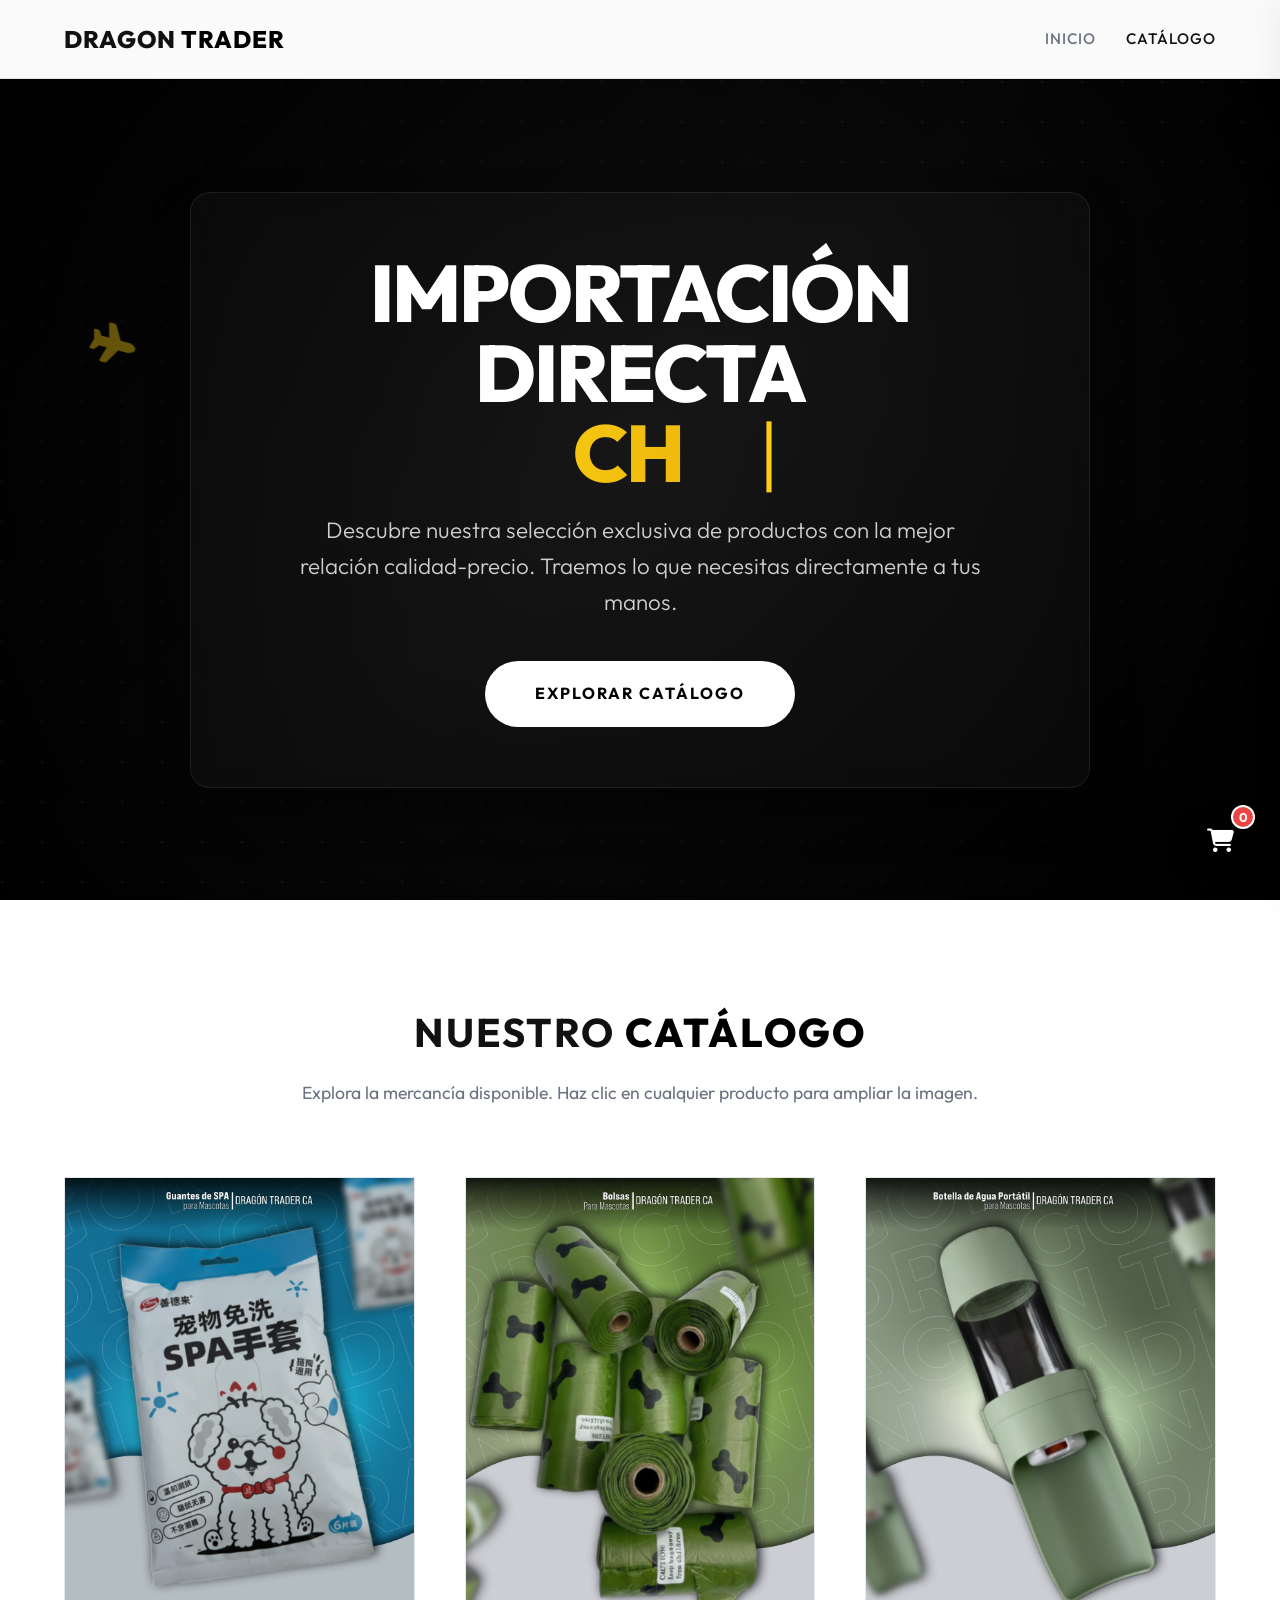
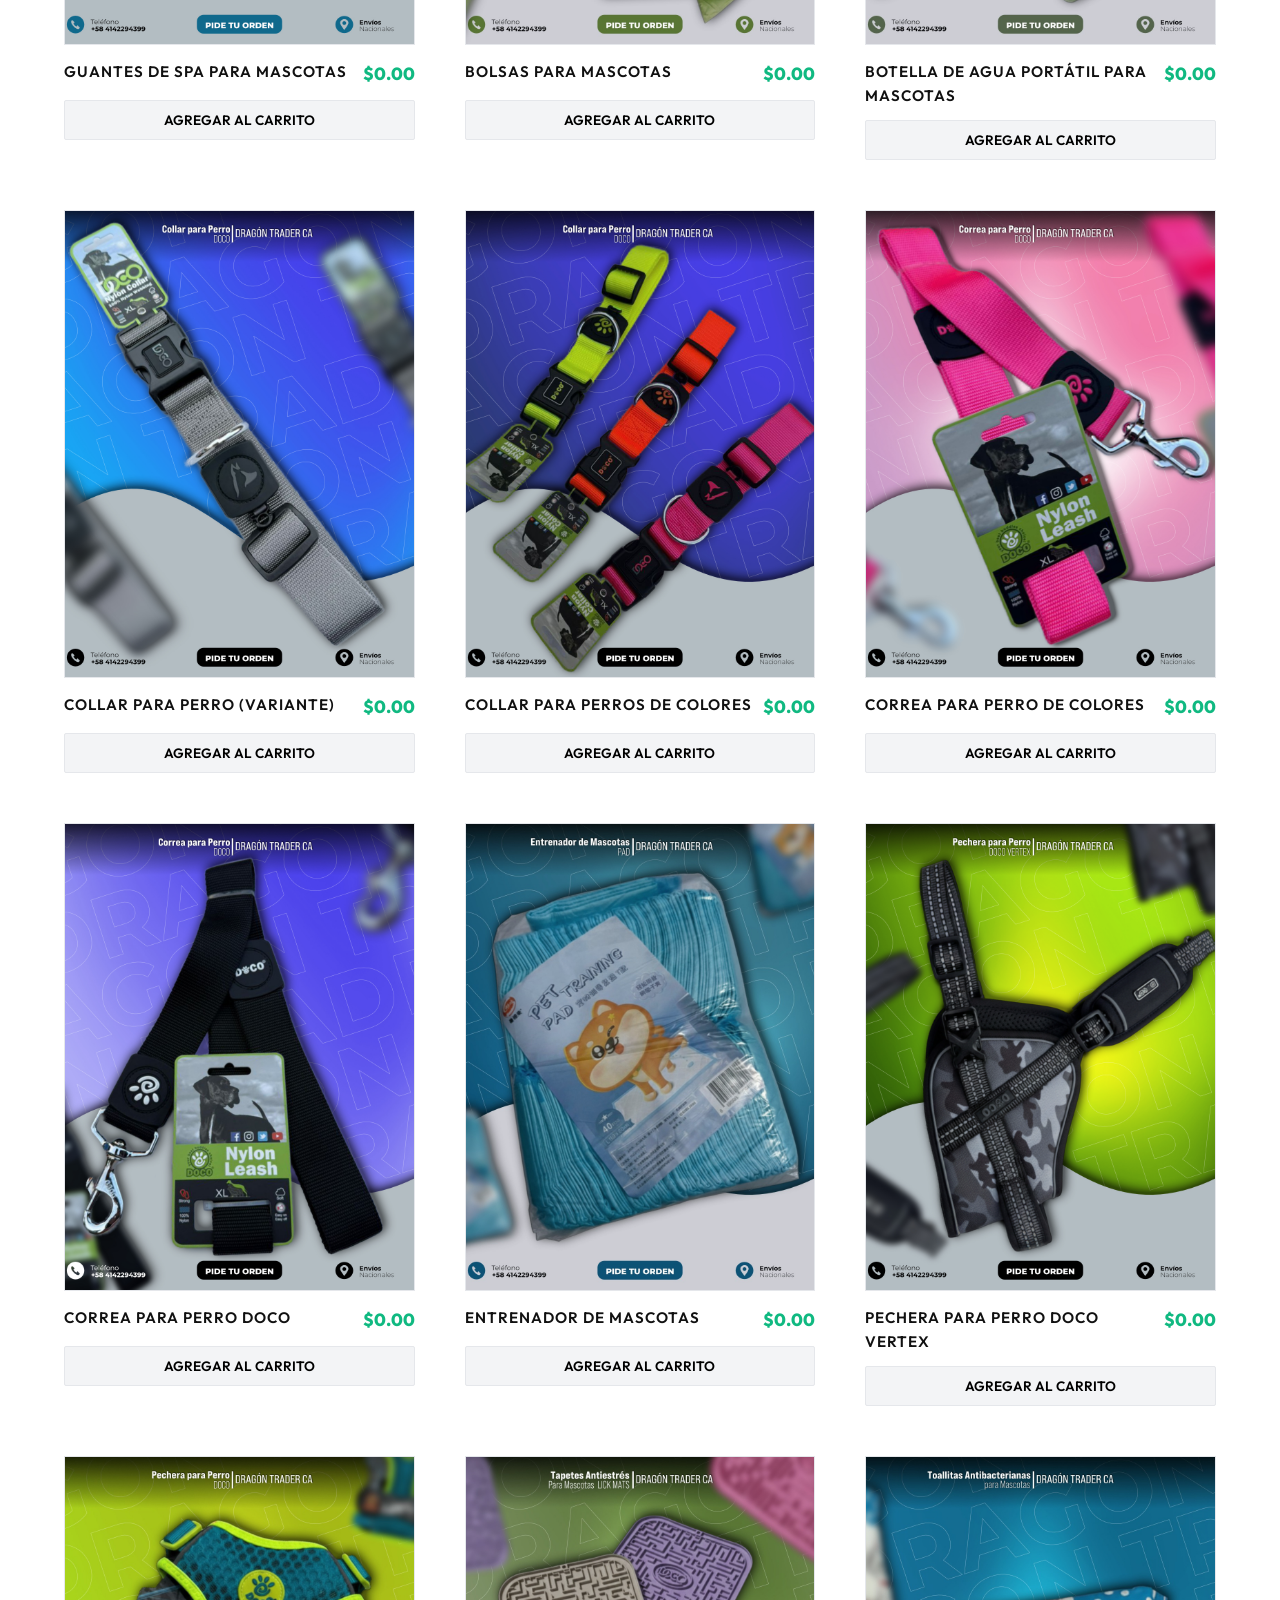
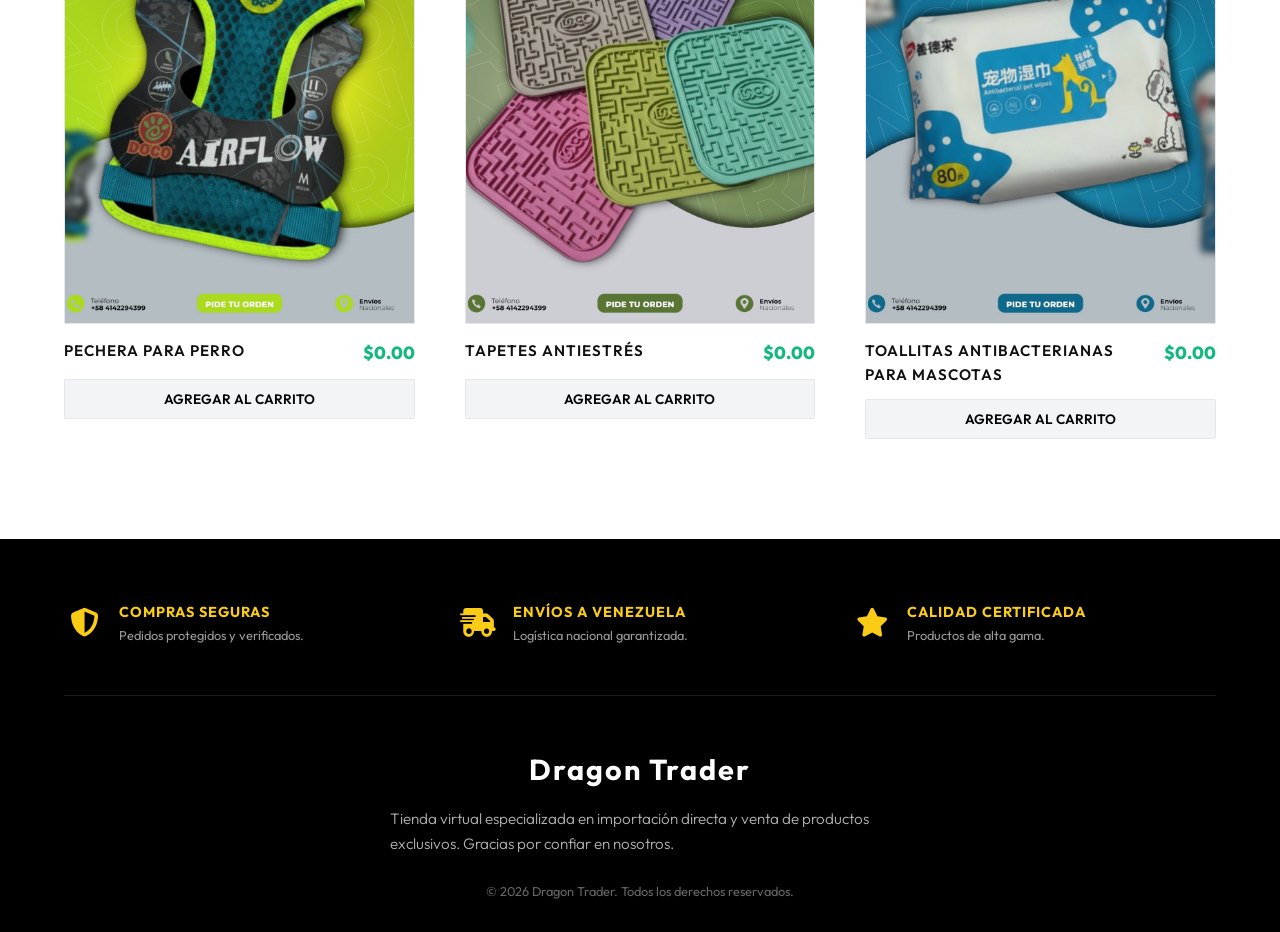
==== index.html @ 304dddcb "Documentación del código en español y limpieza de catálogo" ====
<!DOCTYPE html>
<html lang="es">

<head>
    <!-- Configuración básica de metadatos y visualización -->
    <meta charset="UTF-8">
    <meta name="viewport" content="width=device-width, initial-scale=1.0">
    <title>Dragon Trader - Catálogo Digital | Importaciones China-Venezuela</title>

    <!-- Meta descripción para SEO y previsualización en redes sociales -->
    <meta name="description"
        content="Catálogo digital de Dragon Trader. Descubre nuestra selección de mercancía importada directamente desde China a Venezuela. Calidad y buenos precios.">

    <!-- Fuentes de Google: Outfit para un look moderno y premium -->
    <link rel="preconnect" href="https://fonts.googleapis.com">
    <link rel="preconnect" href="https://fonts.gstatic.com" crossorigin>
    <link href="https://fonts.googleapis.com/css2?family=Outfit:wght@300;400;600;800&display=swap" rel="stylesheet">

    <!-- Iconos profesionales de Font Awesome -->
    <link rel="stylesheet" href="https://cdnjs.cloudflare.com/ajax/libs/font-awesome/6.5.1/css/all.min.css">

    <!-- Hoja de estilos principal del proyecto -->
    <link rel="stylesheet" href="style.css">
</head>

<body>

    <!-- Encabezado Principal: Menú de navegación fijo -->
    <header class="main-header">
        <div class="container header-content">
            <div class="logo">
                <h1>Dragon <span class="highlight">Trader</span></h1>
            </div>
            <nav>
                <ul>
                    <li><a href="#inicio">Inicio</a></li>
                    <li><a href="#catalogo" class="active">Catálogo</a></li>
                </ul>
            </nav>
        </div>
    </header>

    <main>
        <!-- Sección Hero: Introducción con animaciones y efectos visuales -->
        <section id="inicio" class="hero">
            <div class="hero-overlay"></div>
            <div class="container hero-content">
                <div class="hero-glass-card animate-reveal">
                    <!-- Texto dinámico que cambia vía JavaScript -->
                    <h2 class="animate-text-1">Importación Directa <br> <span class="highlight-wrapper"><span
                                id="dynamic-text" class="highlight">China - Venezuela</span></span></h2>
                    <p class="animate-text-2">Descubre nuestra selección exclusiva de productos con la mejor relación
                        calidad-precio. Traemos lo
                        que necesitas directamente a tus manos.</p>

                    <!-- Animación decorativa de avión circulando -->
                    <div class="plane-animation">
                        <i class="fa-solid fa-plane"></i>
                    </div>

                    <div class="animate-button">
                        <a href="#catalogo" class="btn-primary">Explorar Catálogo</a>
                    </div>
                </div>
            </div>
        </section>

        <!-- Sección de Catálogo: Aquí se muestran los productos dinámicos -->
        <section id="catalogo" class="catalog-section">
            <div class="container">
                <div class="section-heading">
                    <h2>Nuestro <span class="highlight">Catálogo</span></h2>
                    <p>Explora la mercancía disponible. Haz clic en cualquier producto para ampliar la imagen.</p>
                </div>

                <!-- Contenedor donde JS insertará las tarjetas de productos -->
                <div id="catalog-grid" class="catalog-grid">
                    <!-- Las tarjetas se generan dinámicamente mediante script.js -->
                </div>
            </div>
        </section>

        <!-- Botón Flotante del Carrito de Compras -->
        <div id="cart-btn" class="cart-btn">
            <span class="cart-icon"><i class="fa-solid fa-cart-shopping"></i></span>
            <span id="cart-count" class="cart-count">0</span>
        </div>
    </main>

    <!-- Pie de Página: Información de confianza y marca -->
    <footer>
        <!-- Distintivos de confianza para el cliente -->
        <div class="container footer-trust-badges">
            <div class="trust-badge">
                <span class="badge-icon"><i class="fa-solid fa-shield-halved"></i></span>
                <div class="badge-text">
                    <h4>Compras Seguras</h4>
                    <p>Pedidos protegidos y verificados.</p>
                </div>
            </div>
            <div class="trust-badge">
                <span class="badge-icon"><i class="fa-solid fa-truck-fast"></i></span>
                <div class="badge-text">
                    <h4>Envíos a Venezuela</h4>
                    <p>Logística nacional garantizada.</p>
                </div>
            </div>
            <div class="trust-badge">
                <span class="badge-icon"><i class="fa-solid fa-star"></i></span>
                <div class="badge-text">
                    <h4>Calidad Certificada</h4>
                    <p>Productos de alta gama.</p>
                </div>
            </div>
        </div>

        <!-- Información de derechos y misión -->
        <div class="container footer-content">
            <div class="footer-logo">
                <h2>Dragon Trader</h2>
            </div>
            <p class="footer-mission">Tienda virtual especializada en importación directa y venta de productos
                exclusivos.
                Gracias por confiar en nosotros.
            </p>
            <p class="copyright">&copy; 2026 Dragon Trader. Todos los derechos reservados.</p>
        </div>
    </footer>

    <!-- Modal para Ampliar Imagen (Lightbox): Vista detallada del producto -->
    <div id="image-modal" class="modal">
        <span class="close-btn">&times;</span>
        <div class="modal-content">
            <img id="modal-img" src="" alt="Producto Ampliado">
            <div id="modal-caption" class="modal-caption"></div>
            <button id="modal-add-cart" class="btn-primary modal-cart-btn">Agregar al Carrito</button>
        </div>
    </div>

    <!-- Barra Lateral del Carrito de Compras (Sidebar) -->
    <div id="cart-sidebar" class="cart-sidebar">
        <div class="cart-header">
            <h2>Tu Carrito</h2>
            <span class="close-cart">&times;</span>
        </div>

        <!-- Contenedor dinámico de items en el carrito -->
        <div id="cart-items" class="cart-items">
            <p class="empty-cart-msg">Tu carrito está vacío.</p>
        </div>

        <!-- Resumen de costos y formulario de pedido -->
        <div class="cart-footer">
            <div class="cart-total">
                <div style="display: flex; flex-direction: column; gap: 5px; width: 100%;">
                    <div
                        style="display: flex; justify-content: space-between; font-size: 1rem; color: var(--text-muted); font-weight: 600;">
                        <span>Items:</span>
                        <span id="cart-total-count">0</span>
                    </div>
                    <div style="display: flex; justify-content: space-between; font-size: 1.2rem; font-weight: 800;">
                        <span>Total estimado:</span>
                        <span id="cart-total-price">$0.00</span>
                    </div>
                </div>
            </div>

            <!-- Formulario para recopilar datos del comprador y enviar por Telegram -->
            <form id="checkout-form" class="checkout-form">
                <input type="text" id="cust-name" placeholder="Nombre y Apellido" required>
                <input type="tel" id="cust-phone" placeholder="Teléfono" required>
                <input type="email" id="cust-email" placeholder="Correo Electrónico" required>
                <textarea id="cust-address" placeholder="Dirección de Envío Completa" required></textarea>
                <p class="shipping-notice"><i class="fa-solid fa-location-dot"></i> Solo realizamos envíos a Venezuela.
                </p>
                <button type="submit" id="checkout-btn" class="btn-primary checkout-btn" disabled>Hacer Pedido</button>
            </form>
        </div>
    </div>

    <!-- Oscurecimiento de fondo cuando el carrito está abierto -->
    <div id="cart-overlay" class="cart-overlay"></div>

    <!-- Lógica principal del catálogo y el carrito -->
    <script src="script.js"></script>
</body>

</html>
---- style.css ----
/* 
    SISTEMA DE DISEÑO Y VARIABLES 
    Define los colores base, tipografía y espaciados estándar para mantener consistencia en todo el sitio.
*/
:root {
    --bg-color: #ffffff;
    --text-color: #111111;
    --text-muted: #6b7280;
    --primary-color: #000000;
    --border-color: #e5e7eb;
    --font-main: 'Outfit', sans-serif;
}

/* RESET GLOBAL: Elimina márgenes por defecto y asegura que el tamaño de los elementos incluya el padding/borde. */
* {
    margin: 0;
    padding: 0;
    box-sizing: border-box;
}

html {
    scroll-behavior: smooth;
}

body {
    font-family: var(--font-main);
    background-color: var(--bg-color);
    color: var(--text-color);
    line-height: 1.6;
}

.container {
    width: 90%;
    max-width: 1200px;
    margin: 0 auto;
}

.highlight {
    font-weight: 800;
    color: var(--primary-color);
}

/* 
   HEADER (Encabezado) 
   Contiene el logo y la navegación. Se mantiene fijo en la parte superior.
*/
.main-header {
    position: fixed;
    top: 0;
    width: 100%;
    background: rgba(255, 255, 255, 0.98);
    border-bottom: 1px solid var(--border-color);
    z-index: 100;
    padding: 20px 0;
}

.header-content {
    display: flex;
    justify-content: space-between;
    align-items: center;
}

.logo {
    display: flex;
    align-items: center;
    gap: 8px;
    color: var(--text-color);
    text-decoration: none;
}

.dragon-icon {
    font-size: 1.8rem;
}

.logo h1 {
    font-size: 1.5rem;
    font-weight: 800;
    text-transform: uppercase;
    letter-spacing: 1px;
}

nav ul {
    display: flex;
    list-style: none;
    gap: 30px;
}

nav a {
    color: var(--text-color);
    text-decoration: none;
    font-weight: 500;
    font-size: 0.95rem;
    text-transform: uppercase;
    letter-spacing: 1px;
    transition: color 0.3s;
}

nav a:hover,
nav a.active {
    color: var(--text-muted);
}

/* 
   HERO SECTION (Portada) 
   Diseño de alto impacto con fondo oscuro y red de logística animada.
*/
.hero {
    min-height: 100vh;
    display: flex;
    align-items: center;
    justify-content: center;
    text-align: center;
    padding-top: 80px;
    background: radial-gradient(circle at center, #1a1a1a 0%, #000 100%);
    position: relative;
    overflow: hidden;
}

/* Red de Logística: Efecto visual de puntos en movimiento en el fondo */
.hero::before {
    content: '';
    position: absolute;
    inset: 0;
    background-image:
        radial-gradient(circle at 2px 2px, rgba(250, 204, 21, 0.15) 1px, transparent 0);
    background-size: 40px 40px;
    animation: moveGrid 20s linear infinite;
    z-index: 1;
}

@keyframes moveGrid {
    from {
        background-position: 0 0;
    }

    to {
        background-position: 40px 40px;
    }
}

/* Animación del Avión: Un avión que cruza la pantalla periódicamente para dar dinamismo */
.plane-animation {
    position: absolute;
    top: 20%;
    left: -100px;
    color: rgba(250, 204, 21, 0.4);
    font-size: 2.5rem;
    pointer-events: none;
    z-index: 2;
    animation: flyAcross 18s linear infinite;
    transform: rotate(15deg);
}

@keyframes flyAcross {
    0% {
        left: -100px;
        top: 15%;
        opacity: 0;
    }

    5% {
        opacity: 1;
    }

    95% {
        opacity: 1;
    }

    100% {
        left: 110%;
        top: 35%;
        opacity: 0;
    }
}

.hero-overlay {
    position: absolute;
    inset: 0;
    background: linear-gradient(135deg, rgba(0, 0, 0, 0.8) 0%, rgba(0, 0, 0, 0.4) 50%, rgba(0, 0, 0, 0.8) 100%);
    z-index: 1;
}

.hero-content {
    position: relative;
    z-index: 2;
    display: flex;
    flex-direction: column;
    align-items: center;
    max-width: 900px;
}

.hero-glass-card {
    background: rgba(255, 255, 255, 0.03);
    backdrop-filter: blur(15px);
    -webkit-backdrop-filter: blur(15px);
    border: 1px solid rgba(255, 255, 255, 0.08);
    padding: 60px 40px;
    border-radius: 20px;
    box-shadow: 0 25px 50px -12px rgba(0, 0, 0, 0.7);
    width: 100%;
}

.hero h2 {
    font-size: 5rem;
    font-weight: 800;
    line-height: 1;
    letter-spacing: -2px;
    text-transform: uppercase;
    color: #fff;
    margin-bottom: 20px;
}

.hero .highlight {
    background: linear-gradient(to right, #facc15, #eab308);
    -webkit-background-clip: text;
    background-clip: text;
    -webkit-text-fill-color: transparent;
    display: inline-block;
    min-width: 250px;
}

/* Efecto Cursor para texto dinámico */
.highlight-wrapper {
    position: relative;
}

.highlight-wrapper::after {
    content: '|';
    position: relative;
    color: #facc15;
    font-weight: 300;
    margin-left: 5px;
    animation: blink 0.7s infinite;
}

@keyframes blink {
    50% {
        opacity: 0;
    }
}

.hero p {
    font-size: 1.4rem;
    color: rgba(255, 255, 255, 0.8);
    max-width: 700px;
    margin: 0 auto 40px;
    font-weight: 300;
}

/* Botón Premium */
.btn-primary {
    display: inline-block;
    background: #fff;
    color: #000;
    padding: 20px 50px;
    text-decoration: none;
    font-weight: 700;
    text-transform: uppercase;
    letter-spacing: 2px;
    transition: all 0.4s cubic-bezier(0.165, 0.84, 0.44, 1);
    border-radius: 50px;
    border: none;
    cursor: pointer;
    font-family: var(--font-main);
    box-shadow: 0 0 0 rgba(250, 204, 21, 0);
}

.btn-primary:hover {
    background: #facc15;
    color: #000;
    transform: translateY(-5px);
    box-shadow: 0 10px 30px rgba(234, 179, 8, 0.4);
}

.btn-primary:active {
    transform: translateY(-2px);
}

.btn-primary:disabled {
    background: #444;
    color: #888;
    cursor: not-allowed;
    transform: none;
    box-shadow: none;
}

/* Animaciones */
@keyframes revealUp {
    from {
        opacity: 0;
        transform: translateY(30px);
    }

    to {
        opacity: 1;
        transform: translateY(0);
    }
}

.animate-reveal {
    animation: revealUp 1.2s cubic-bezier(0.165, 0.84, 0.44, 1) forwards;
}

.animate-text-1 {
    opacity: 0;
    animation: revealUp 1s cubic-bezier(0.165, 0.84, 0.44, 1) 0.3s forwards;
}

.animate-text-2 {
    opacity: 0;
    animation: revealUp 1s cubic-bezier(0.165, 0.84, 0.44, 1) 0.5s forwards;
}

.animate-button {
    opacity: 0;
    animation: revealUp 1s cubic-bezier(0.165, 0.84, 0.44, 1) 0.7s forwards;
}

/* 
   CATALOG SECTION (Cuadrícula de productos) 
   Organiza los productos en una rejilla responsiva que se ajusta según el tamaño de pantalla.
*/
.catalog-section {
    padding: 100px 0;
}

.section-heading {
    text-align: center;
    margin-bottom: 70px;
}

.section-heading h2 {
    font-size: 2.5rem;
    text-transform: uppercase;
    letter-spacing: 2px;
    margin-bottom: 15px;
}

.section-heading p {
    color: var(--text-muted);
    font-size: 1.1rem;
}

.catalog-grid {
    display: grid;
    grid-template-columns: repeat(auto-fill, minmax(280px, 1fr));
    gap: 50px;
}

.product-card {
    cursor: pointer;
    display: flex;
    flex-direction: column;
    gap: 15px;
    position: relative;
}

.card-img-container {
    width: 100%;
    aspect-ratio: 3/4;
    overflow: hidden;
    background: #f9fafb;
    display: flex;
    align-items: center;
    justify-content: center;
    border: 1px solid var(--border-color);
    position: relative;
}

.product-img {
    width: 100%;
    height: 100%;
    object-fit: cover;
    transition: transform 0.6s cubic-bezier(0.165, 0.84, 0.44, 1);
    filter: grayscale(10%);
}

.product-card:hover .product-img {
    transform: scale(1.03);
    filter: grayscale(0%);
}

.card-info {
    display: flex;
    flex-direction: column;
    gap: 12px;
}

.card-info-top {
    display: flex;
    justify-content: space-between;
    align-items: flex-start;
    width: 100%;
    gap: 10px;
}

.product-price {
    font-weight: 800;
    color: #10b981;
    font-size: 1.1rem;
    white-space: nowrap;
}

.card-info h3 {
    font-size: 0.95rem;
    text-transform: uppercase;
    letter-spacing: 1px;
    font-weight: 600;
    color: var(--text-color);
    transition: color 0.3s;
}

.add-btn {
    background: #f3f4f6;
    border: 1px solid var(--border-color);
    padding: 10px 12px;
    border-radius: 2px;
    cursor: pointer;
    transition: all 0.2s;
    font-size: 0.85rem;
    text-transform: uppercase;
    font-weight: 600;
    font-family: var(--font-main);
    width: 100%;
}

.add-btn:hover {
    background: var(--primary-color);
    color: white;
    border-color: var(--primary-color);
}

/* 
   FOOTER (Pie de página) 
   Sección con fondo oscuro que incluye distintivos de confianza y misión de la marca.
*/
footer {
    padding: 60px 0 30px;
    background: #000;
    color: #fff;
    border-top: none;
}

.footer-trust-badges {
    display: grid;
    grid-template-columns: repeat(auto-fit, minmax(200px, 1fr));
    gap: 30px;
    margin-bottom: 50px;
    padding-bottom: 50px;
    border-bottom: 1px solid rgba(255, 255, 255, 0.1);
}

.trust-badge {
    display: flex;
    align-items: center;
    gap: 15px;
    text-align: left;
}

.badge-icon {
    font-size: 1.8rem;
    color: #facc15;
    width: 40px;
    text-align: center;
}

.badge-text h4 {
    font-size: 0.9rem;
    text-transform: uppercase;
    letter-spacing: 1px;
    color: #facc15;
    margin-bottom: 4px;
}

.badge-text p {
    font-size: 0.8rem;
    color: rgba(255, 255, 255, 0.6);
    line-height: 1.2;
}

.footer-content {
    display: flex;
    flex-direction: column;
    align-items: center;
    gap: 15px;
}

.footer-logo h2 {
    color: #fff;
    font-size: 1.8rem;
    letter-spacing: 2px;
}

.footer-mission {
    max-width: 500px;
    font-size: 0.95rem;
    color: rgba(255, 255, 255, 0.7) !important;
    font-weight: 300;
}

.copyright {
    font-size: 0.8rem !important;
    color: rgba(255, 255, 255, 0.4) !important;
    margin-top: 10px;
}

/* 
   MODAL LIGHTBOX (Vista ampliada) 
   Despliegue de imagen detallada con fondo translúcido y controles de cierre.
*/
.modal {
    display: none;
    position: fixed;
    z-index: 1000;
    inset: 0;
    background: rgba(255, 255, 255, 0.98);
    opacity: 0;
    transition: opacity 0.3s;
}

.modal.show {
    display: flex;
    justify-content: center;
    align-items: center;
    flex-direction: column;
    opacity: 1;
}

.modal-content {
    position: relative;
    max-width: 90%;
    max-height: 85vh;
    display: flex;
    flex-direction: column;
    align-items: center;
}

.modal-content img {
    max-width: 100%;
    max-height: 70vh;
    object-fit: contain;
}

.close-btn {
    position: absolute;
    top: 30px;
    right: 40px;
    font-size: 40px;
    cursor: pointer;
    color: var(--text-color);
    z-index: 1001;
    line-height: 1;
    font-weight: 300;
}

.close-btn:hover {
    color: var(--text-muted);
}

.modal-caption {
    margin: 25px 0 15px;
    text-align: center;
    font-size: 1.2rem;
    text-transform: uppercase;
    letter-spacing: 2px;
    font-weight: 600;
    color: var(--text-color);
}

.modal-cart-btn {
    padding: 12px 30px;
    font-size: 0.9rem;
}

/* 
   CARRITO DE COMPRAS (UI Sidebar) 
   Botón flotante, barra lateral deslizante y lista de productos seleccionados.
*/
/* Botón flotante del carrito */
.cart-btn {
    position: fixed;
    bottom: 30px;
    right: 30px;
    width: 60px;
    height: 60px;
    background: var(--primary-color);
    color: white;
    border-radius: 50%;
    display: flex;
    justify-content: center;
    align-items: center;
    font-size: 1.5rem;
    cursor: pointer;
    z-index: 99;
    box-shadow: 0 10px 25px rgba(0, 0, 0, 0.2);
    transition: transform 0.3s;
}

.cart-btn:hover {
    transform: scale(1.05);
}

.cart-count {
    position: absolute;
    top: -5px;
    right: -5px;
    background: #ef4444;
    color: white;
    font-size: 0.8rem;
    font-weight: bold;
    width: 24px;
    height: 24px;
    border-radius: 50%;
    display: flex;
    justify-content: center;
    align-items: center;
    border: 2px solid white;
}

.cart-sidebar {
    position: fixed;
    top: 0;
    right: -400px;
    width: 100%;
    max-width: 400px;
    height: 100vh;
    background: #ffffff;
    box-shadow: -5px 0 30px rgba(0, 0, 0, 0.05);
    z-index: 1100;
    transition: right 0.4s cubic-bezier(0.165, 0.84, 0.44, 1);
    display: flex;
    flex-direction: column;
}

.cart-sidebar.open {
    right: 0;
}

.cart-header {
    padding: 25px 30px;
    border-bottom: 1px solid var(--border-color);
    display: flex;
    justify-content: space-between;
    align-items: center;
}

.cart-header h2 {
    font-size: 1.2rem;
    text-transform: uppercase;
    letter-spacing: 1px;
}

.close-cart {
    font-size: 30px;
    cursor: pointer;
    line-height: 1;
}

.cart-items {
    flex: 1;
    overflow-y: auto;
    padding: 20px 30px;
    display: flex;
    flex-direction: column;
    gap: 20px;
}

.empty-cart-msg {
    text-align: center;
    color: var(--text-muted);
    margin-top: 50px;
}

.cart-item {
    display: flex;
    gap: 15px;
    align-items: center;
    border-bottom: 1px solid #f3f4f6;
    padding-bottom: 15px;
}

.cart-item-img {
    width: 60px;
    height: 60px;
    object-fit: cover;
    border: 1px solid var(--border-color);
}

.cart-item-info {
    flex: 1;
}

.cart-item-info h4 {
    font-size: 0.9rem;
    text-transform: uppercase;
    margin-bottom: 3px;
}

.cart-item-price {
    color: var(--text-muted);
    font-size: 0.85rem;
    margin-bottom: 6px;
}

.quantity-controls {
    display: flex;
    align-items: center;
    gap: 10px;
}

.qty-btn {
    background: #f3f4f6;
    border: none;
    width: 25px;
    height: 25px;
    cursor: pointer;
    font-weight: bold;
    display: flex;
    justify-content: center;
    align-items: center;
    border-radius: 2px;
}

.qty-btn:hover {
    background: #e5e7eb;
}

.cart-item-remove {
    color: #ef4444;
    font-size: 0.8rem;
    cursor: pointer;
    border: none;
    background: none;
    text-decoration: underline;
    margin-left: auto;
}

.cart-footer {
    padding: 25px 30px;
    border-top: 1px solid var(--border-color);
    background: #fafafa;
}

.cart-total {
    display: flex;
    justify-content: space-between;
    font-weight: 800;
    font-size: 1.2rem;
    margin-bottom: 20px;
    text-transform: uppercase;
}

.checkout-form {
    display: flex;
    flex-direction: column;
    gap: 10px;
}

.checkout-form input {
    padding: 12px 15px;
    border: 1px solid var(--border-color);
    border-radius: 2px;
    font-family: var(--font-main);
    font-size: 0.9rem;
    outline: none;
    transition: border-color 0.3s;
}

.checkout-form input:focus {
    border-color: var(--text-color);
}

.checkout-btn {
    width: 100%;
    text-align: center;
    display: flex;
    justify-content: center;
    margin-top: 5px;
}

.cart-overlay {
    position: fixed;
    inset: 0;
    background: rgba(0, 0, 0, 0.5);
    z-index: 1099;
    opacity: 0;
    pointer-events: none;
    transition: opacity 0.3s;
}

.cart-overlay.show {
    opacity: 1;
    pointer-events: auto;
}

/* 
   DISEÑO RESPONSIVO (Móvil y Tablets) 
   Ajustes de tamaño y visualización para asegurar la experiencia en dispositivos pequeños.
*/
@media (max-width: 768px) {
    .main-header {
        padding: 15px 0;
    }

    /* Ocultar navegación en móvil */
    nav {
        display: none;
    }

    .hero-glass-card {
        padding: 40px 20px;
        border-radius: 12px;
    }

    .hero h2 {
        font-size: 2.5rem;
        letter-spacing: -1px;
    }

    .hero p {
        font-size: 1rem;
        margin-bottom: 30px;
    }

    .hero .highlight {
        min-width: auto;
    }

    .btn-primary {
        padding: 15px 35px;
        font-size: 0.85rem;
    }

    .hero {
        min-height: 80vh;
    }

    .cart-sidebar {
        width: 100%;
    }
}

/* Nuevos estilos para dirección y avisos */
.checkout-form textarea {
    padding: 12px 15px;
    border: 1px solid var(--border-color);
    border-radius: 2px;
    font-family: var(--font-main);
    font-size: 0.9rem;
    outline: none;
    transition: border-color 0.3s;
    resize: vertical;
    min-height: 80px;
}

.checkout-form textarea:focus {
    border-color: var(--text-color);
}

.shipping-notice i {
    margin-right: 8px;
    color: #10b981;
}

.shipping-notice {
    font-size: 0.8rem;
    color: var(--text-muted);
    background: #f8fafc;
    padding: 8px;
    border-radius: 4px;
    border-left: 3px solid #10b981;
    margin: 5px 0;
    font-weight: 500;
    display: flex;
    align-items: center;
}
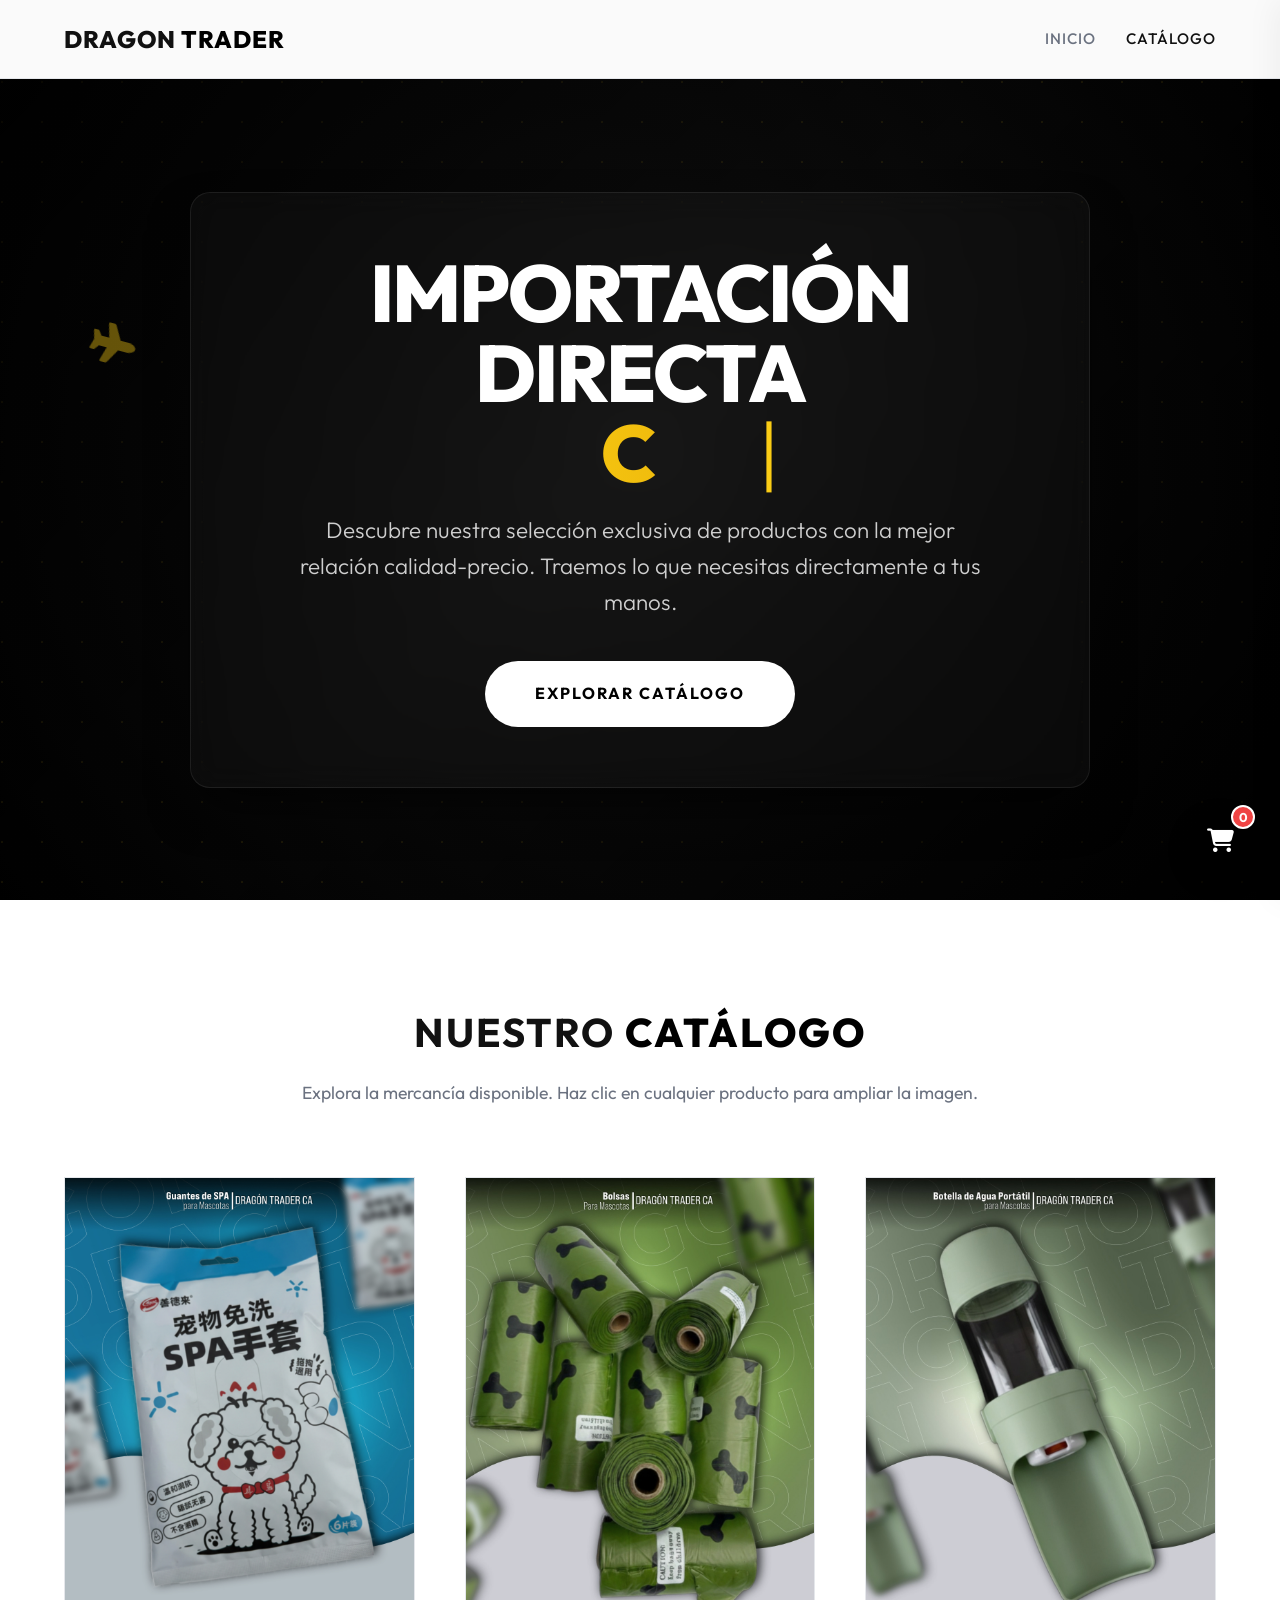
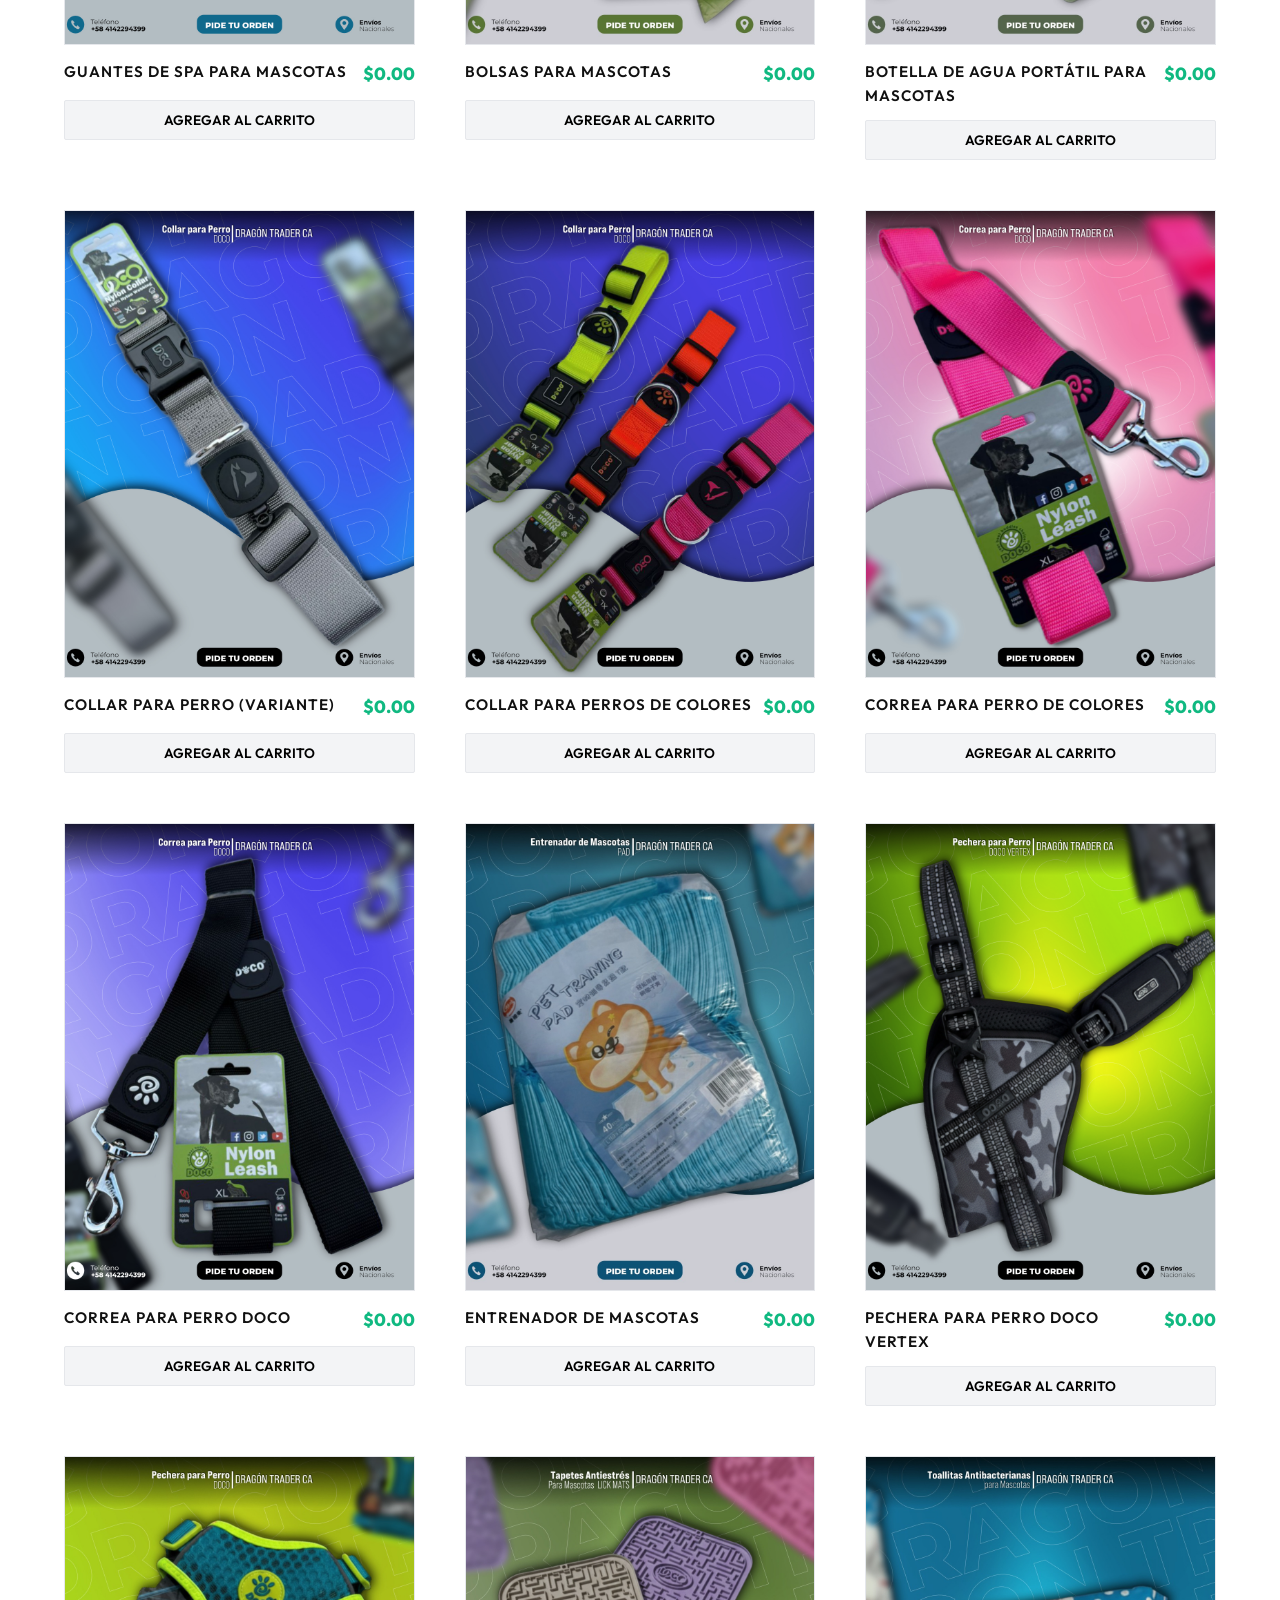
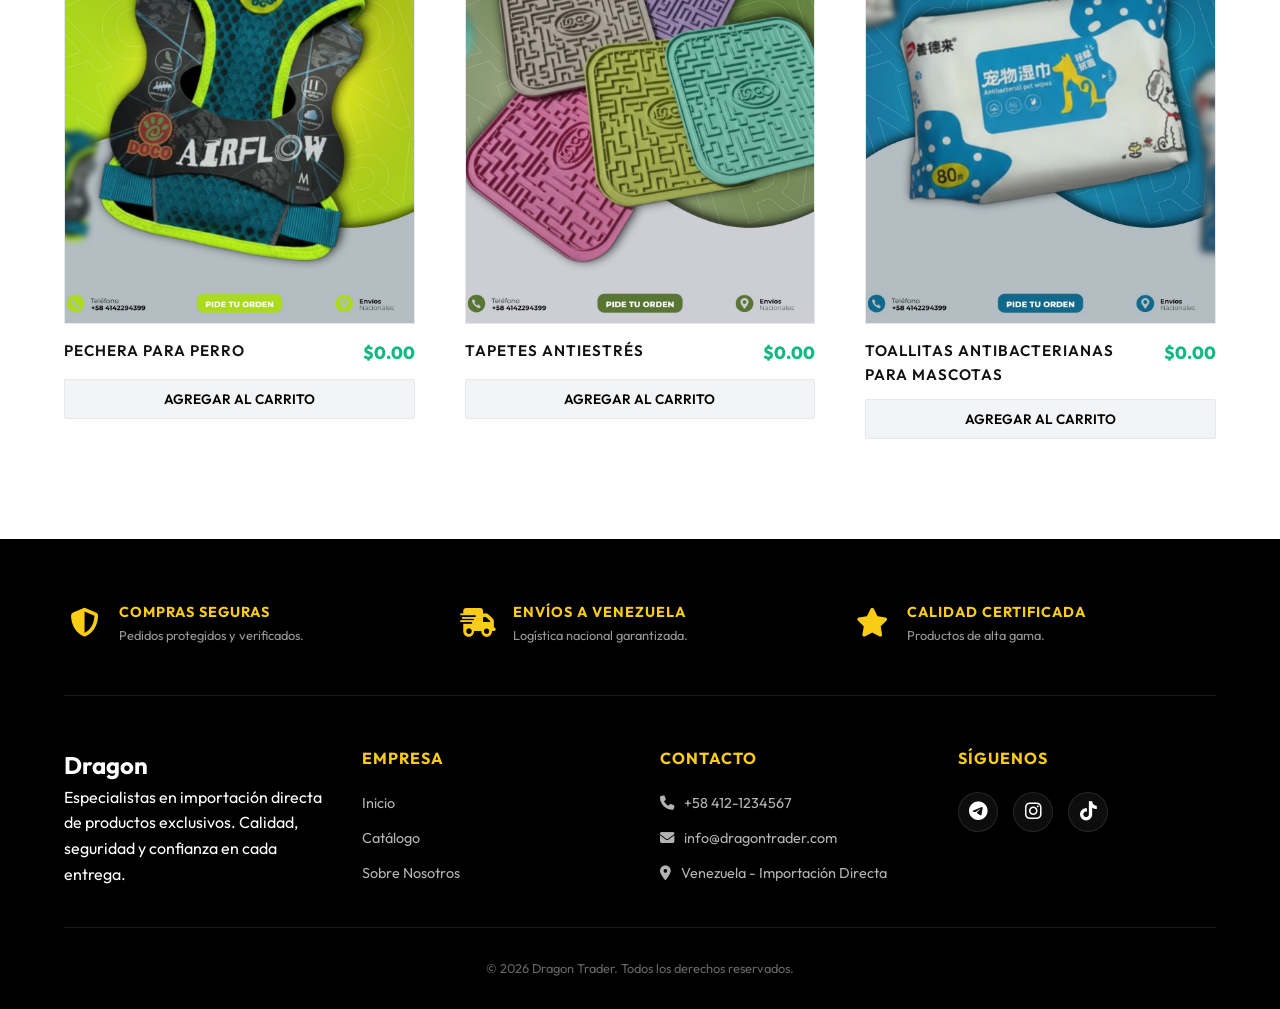
==== commit 18e4b3ac: "Mejora de estructura de footer: multi-columna, contacto y redes" ====
--- a/index.html
+++ b/index.html
@@ -114,15 +114,49 @@
             </div>
         </div>
 
-        <!-- Información de derechos y misión -->
-        <div class="container footer-content">
-            <div class="footer-logo">
-                <h2>Dragon Trader</h2>
-            </div>
-            <p class="footer-mission">Tienda virtual especializada en importación directa y venta de productos
-                exclusivos.
-                Gracias por confiar en nosotros.
-            </p>
+        <div class="container footer-grid">
+            <!-- Columna 1: Marca y Misión -->
+            <div class="footer-col brand-col">
+                <div class="footer-logo">
+                    <h2>Dragon <span class="highlight">Trader</span></h2>
+                </div>
+                <p class="footer-mission">Especialistas en importación directa de productos exclusivos. Calidad,
+                    seguridad y confianza en cada entrega.</p>
+            </div>
+
+            <!-- Columna 2: Enlaces Rápidos -->
+            <div class="footer-col links-col">
+                <h4>Empresa</h4>
+                <ul>
+                    <li><a href="#inicio">Inicio</a></li>
+                    <li><a href="#catalogo">Catálogo</a></li>
+                    <li><a href="#">Sobre Nosotros</a></li>
+                </ul>
+            </div>
+
+            <!-- Columna 3: Contacto -->
+            <div class="footer-col contact-col">
+                <h4>Contacto</h4>
+                <ul>
+                    <li><i class="fa-solid fa-phone"></i> +58 412-1234567</li>
+                    <li><i class="fa-solid fa-envelope"></i> info@dragontrader.com</li>
+                    <li><i class="fa-solid fa-location-dot"></i> Venezuela - Importación Directa</li>
+                </ul>
+            </div>
+
+            <!-- Columna 4: Redes Sociales -->
+            <div class="footer-col social-col">
+                <h4>Síguenos</h4>
+                <div class="social-links">
+                    <a href="https://t.me/LuisAlGomez" target="_blank" title="Telegram"><i
+                            class="fa-brands fa-telegram"></i></a>
+                    <a href="#" target="_blank" title="Instagram"><i class="fa-brands fa-instagram"></i></a>
+                    <a href="#" target="_blank" title="TikTok"><i class="fa-brands fa-tiktok"></i></a>
+                </div>
+            </div>
+        </div>
+
+        <div class="container footer-bottom">
             <p class="copyright">&copy; 2026 Dragon Trader. Todos los derechos reservados.</p>
         </div>
     </footer>
--- a/style.css
+++ b/style.css
@@ -478,30 +478,84 @@
     line-height: 1.2;
 }
 
-.footer-content {
+.footer-grid {
+    display: grid;
+    grid-template-columns: repeat(auto-fit, minmax(200px, 1fr));
+    gap: 40px;
+    margin-bottom: 40px;
+    text-align: left;
+}
+
+.footer-col h4 {
+    color: #facc15;
+    text-transform: uppercase;
+    letter-spacing: 1px;
+    font-size: 1rem;
+    margin-bottom: 20px;
+    font-weight: 700;
+}
+
+.footer-col ul {
+    list-style: none;
     display: flex;
     flex-direction: column;
-    align-items: center;
+    gap: 12px;
+}
+
+.footer-col ul li {
+    color: rgba(255, 255, 255, 0.7);
+    font-size: 0.9rem;
+    display: flex;
+    align-items: center;
+    gap: 10px;
+}
+
+.footer-col ul li a {
+    color: rgba(255, 255, 255, 0.7);
+    text-decoration: none;
+    transition: color 0.3s;
+}
+
+.footer-col ul li a:hover {
+    color: #facc15;
+}
+
+.social-links {
+    display: flex;
     gap: 15px;
 }
 
-.footer-logo h2 {
+.social-links a {
+    width: 40px;
+    height: 40px;
+    background: rgba(255, 255, 255, 0.05);
+    border-radius: 50%;
+    display: flex;
+    justify-content: center;
+    align-items: center;
     color: #fff;
-    font-size: 1.8rem;
-    letter-spacing: 2px;
-}
-
-.footer-mission {
-    max-width: 500px;
-    font-size: 0.95rem;
-    color: rgba(255, 255, 255, 0.7) !important;
-    font-weight: 300;
+    font-size: 1.2rem;
+    text-decoration: none;
+    transition: all 0.3s;
+    border: 1px solid rgba(255, 255, 255, 0.1);
+}
+
+.social-links a:hover {
+    background: #facc15;
+    color: #000;
+    transform: translateY(-3px);
+    box-shadow: 0 5px 15px rgba(234, 179, 8, 0.4);
+}
+
+.footer-bottom {
+    padding-top: 30px;
+    border-top: 1px solid rgba(255, 255, 255, 0.1);
+    text-align: center;
 }
 
 .copyright {
     font-size: 0.8rem !important;
     color: rgba(255, 255, 255, 0.4) !important;
-    margin-top: 10px;
 }
 
 /* 
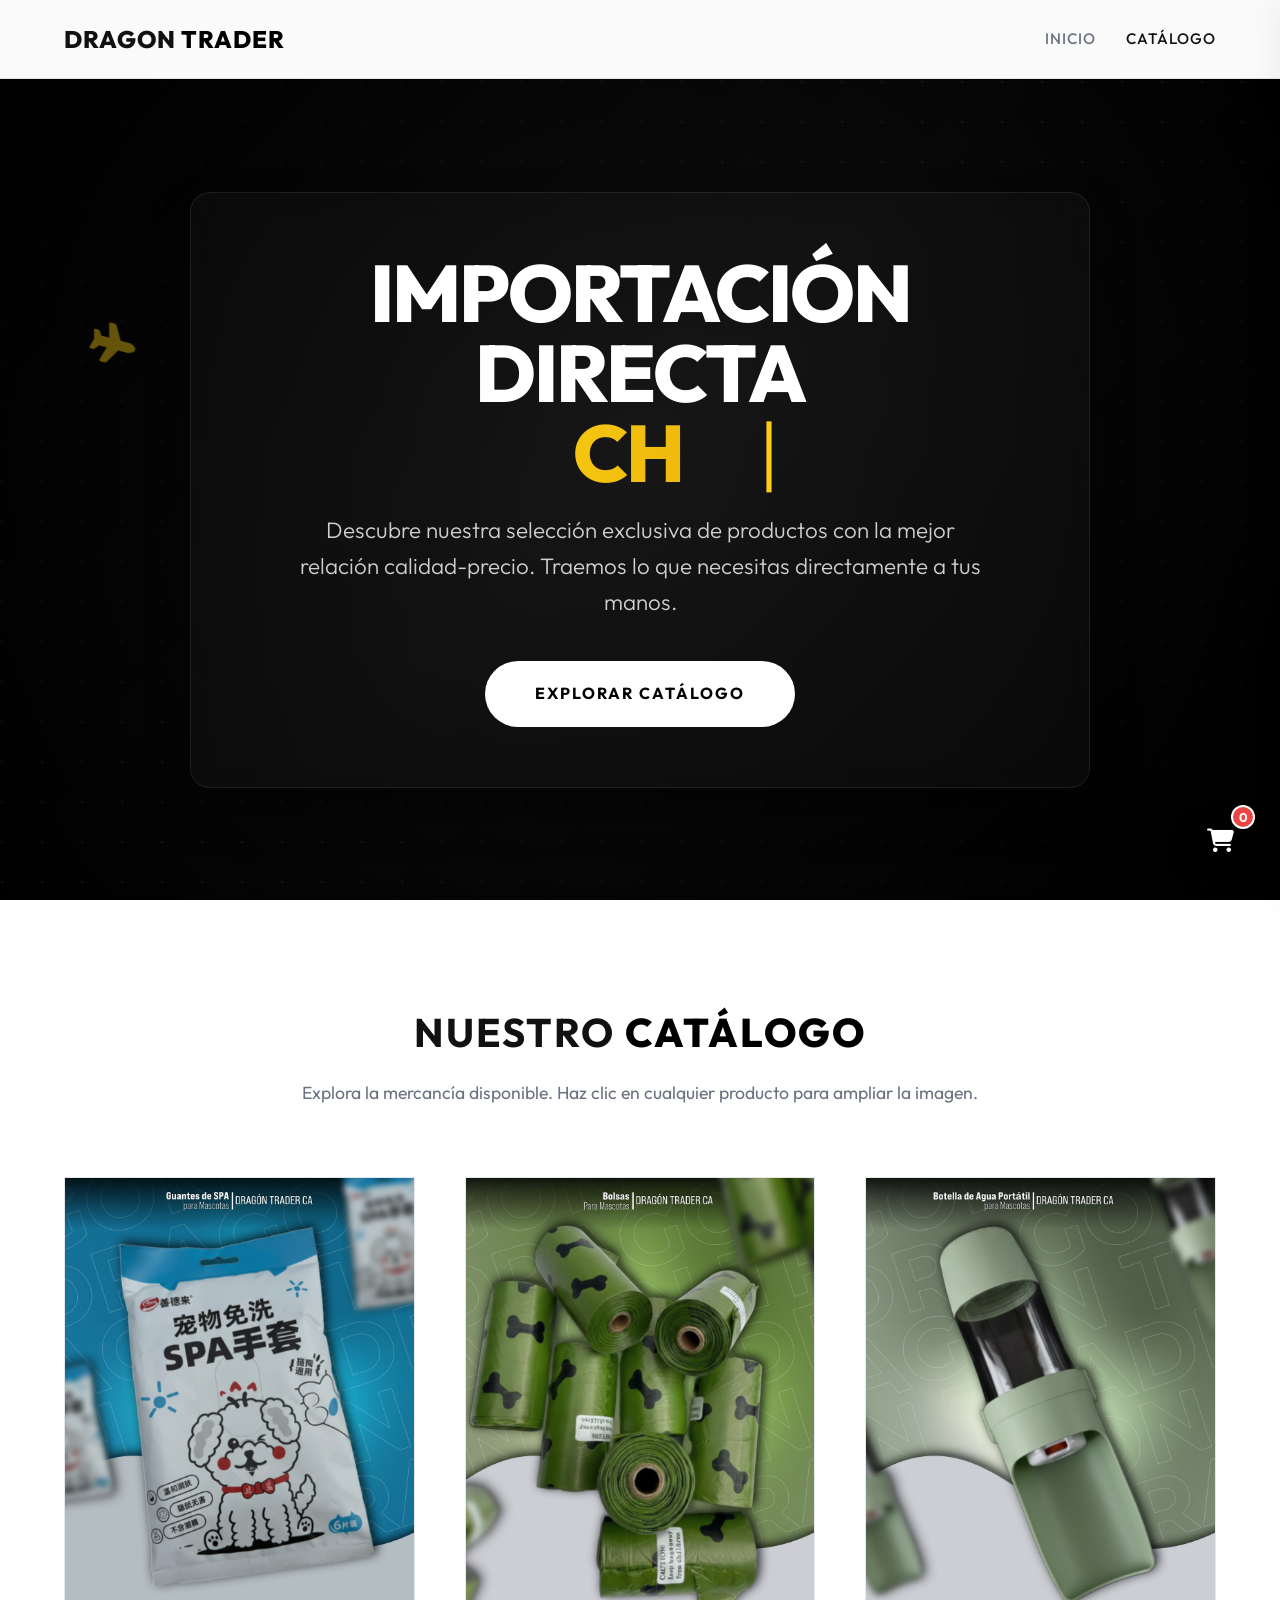
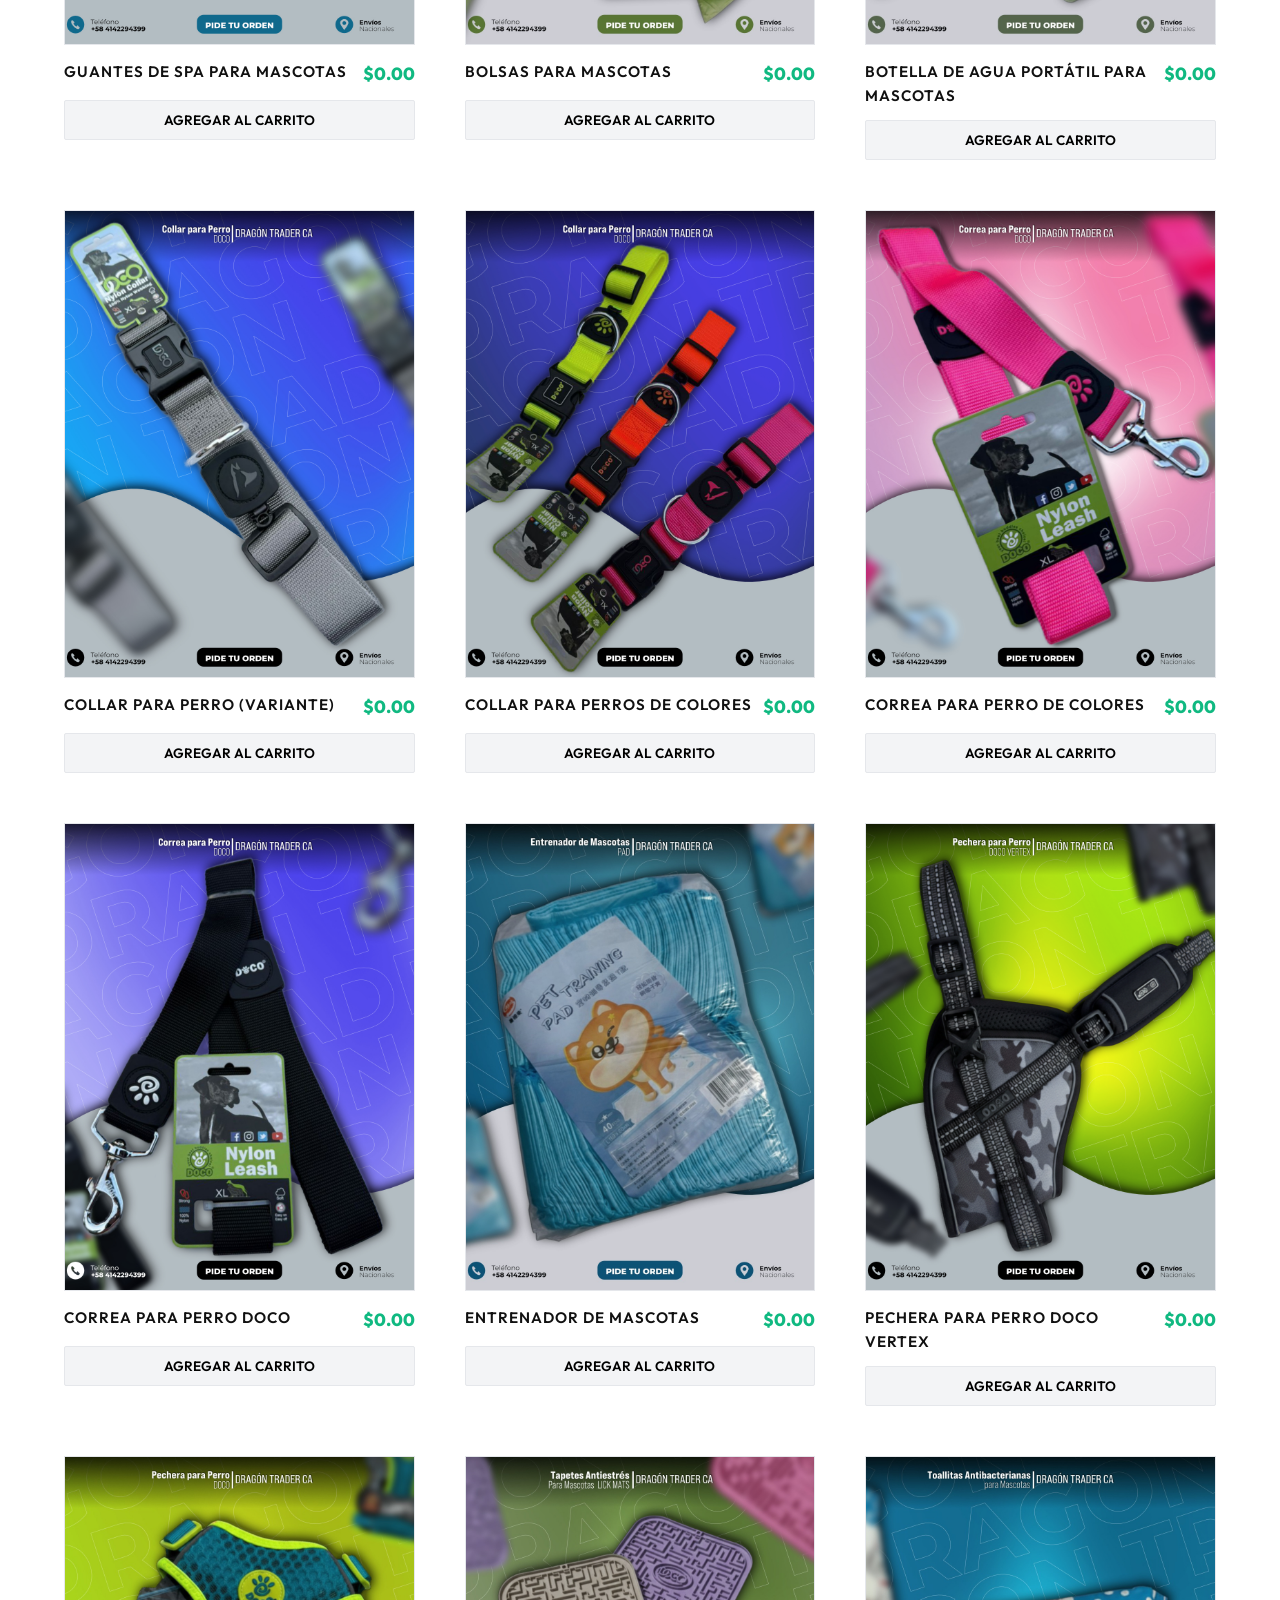
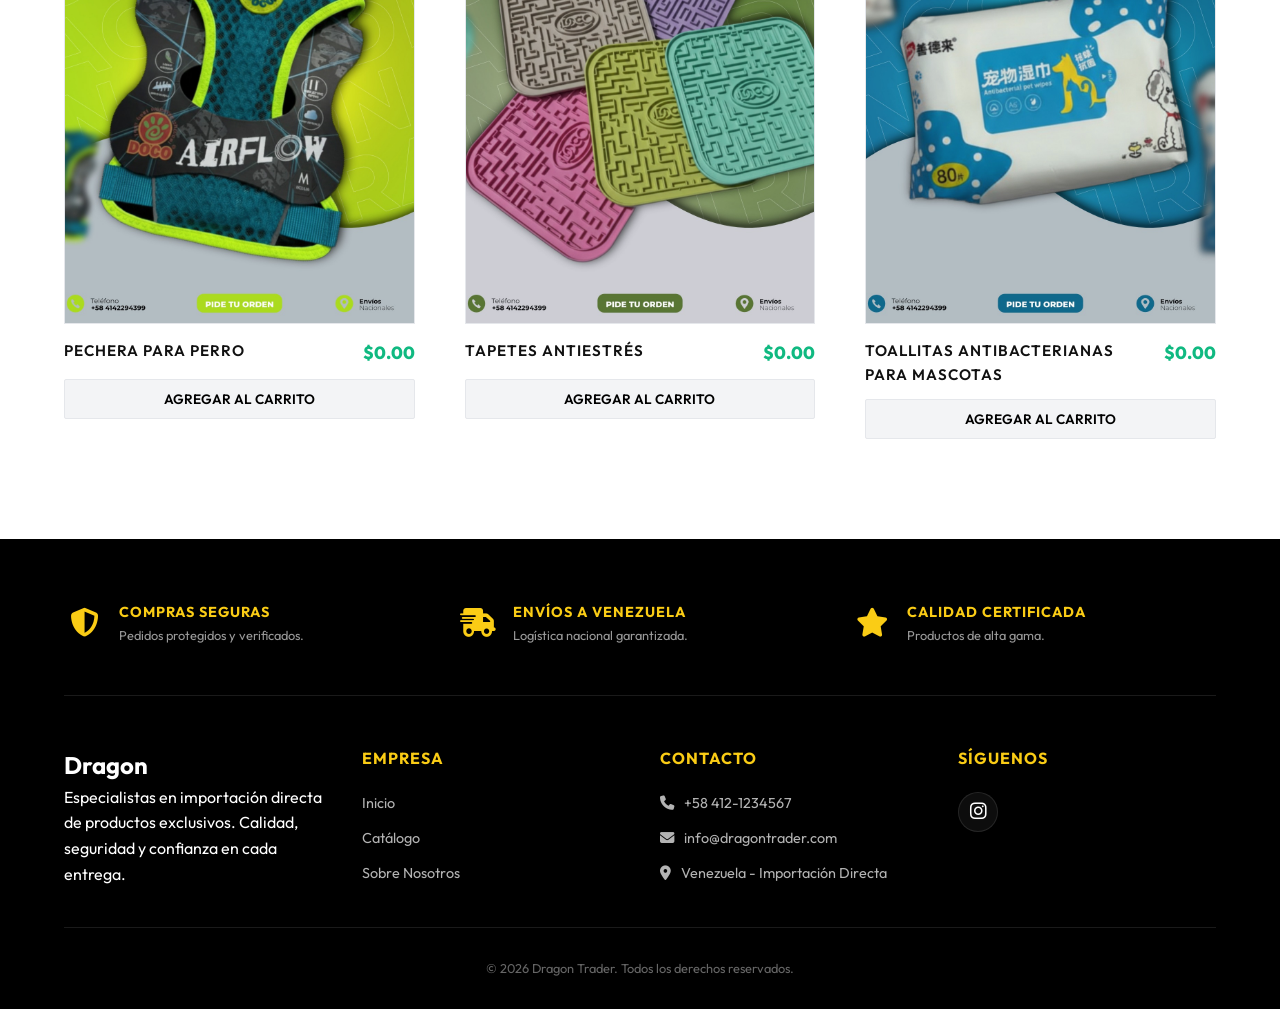
==== commit ab3d8591: "Actualización footer: Solo enlace a Instagram oficial" ====
--- a/index.html
+++ b/index.html
@@ -148,10 +148,8 @@
             <div class="footer-col social-col">
                 <h4>Síguenos</h4>
                 <div class="social-links">
-                    <a href="https://t.me/LuisAlGomez" target="_blank" title="Telegram"><i
-                            class="fa-brands fa-telegram"></i></a>
-                    <a href="#" target="_blank" title="Instagram"><i class="fa-brands fa-instagram"></i></a>
-                    <a href="#" target="_blank" title="TikTok"><i class="fa-brands fa-tiktok"></i></a>
+                    <a href="https://www.instagram.com/dragontraderca?igsh=MTh6MWZkZ2xrMjJ5aA==" target="_blank"
+                        title="Instagram"><i class="fa-brands fa-instagram"></i></a>
                 </div>
             </div>
         </div>
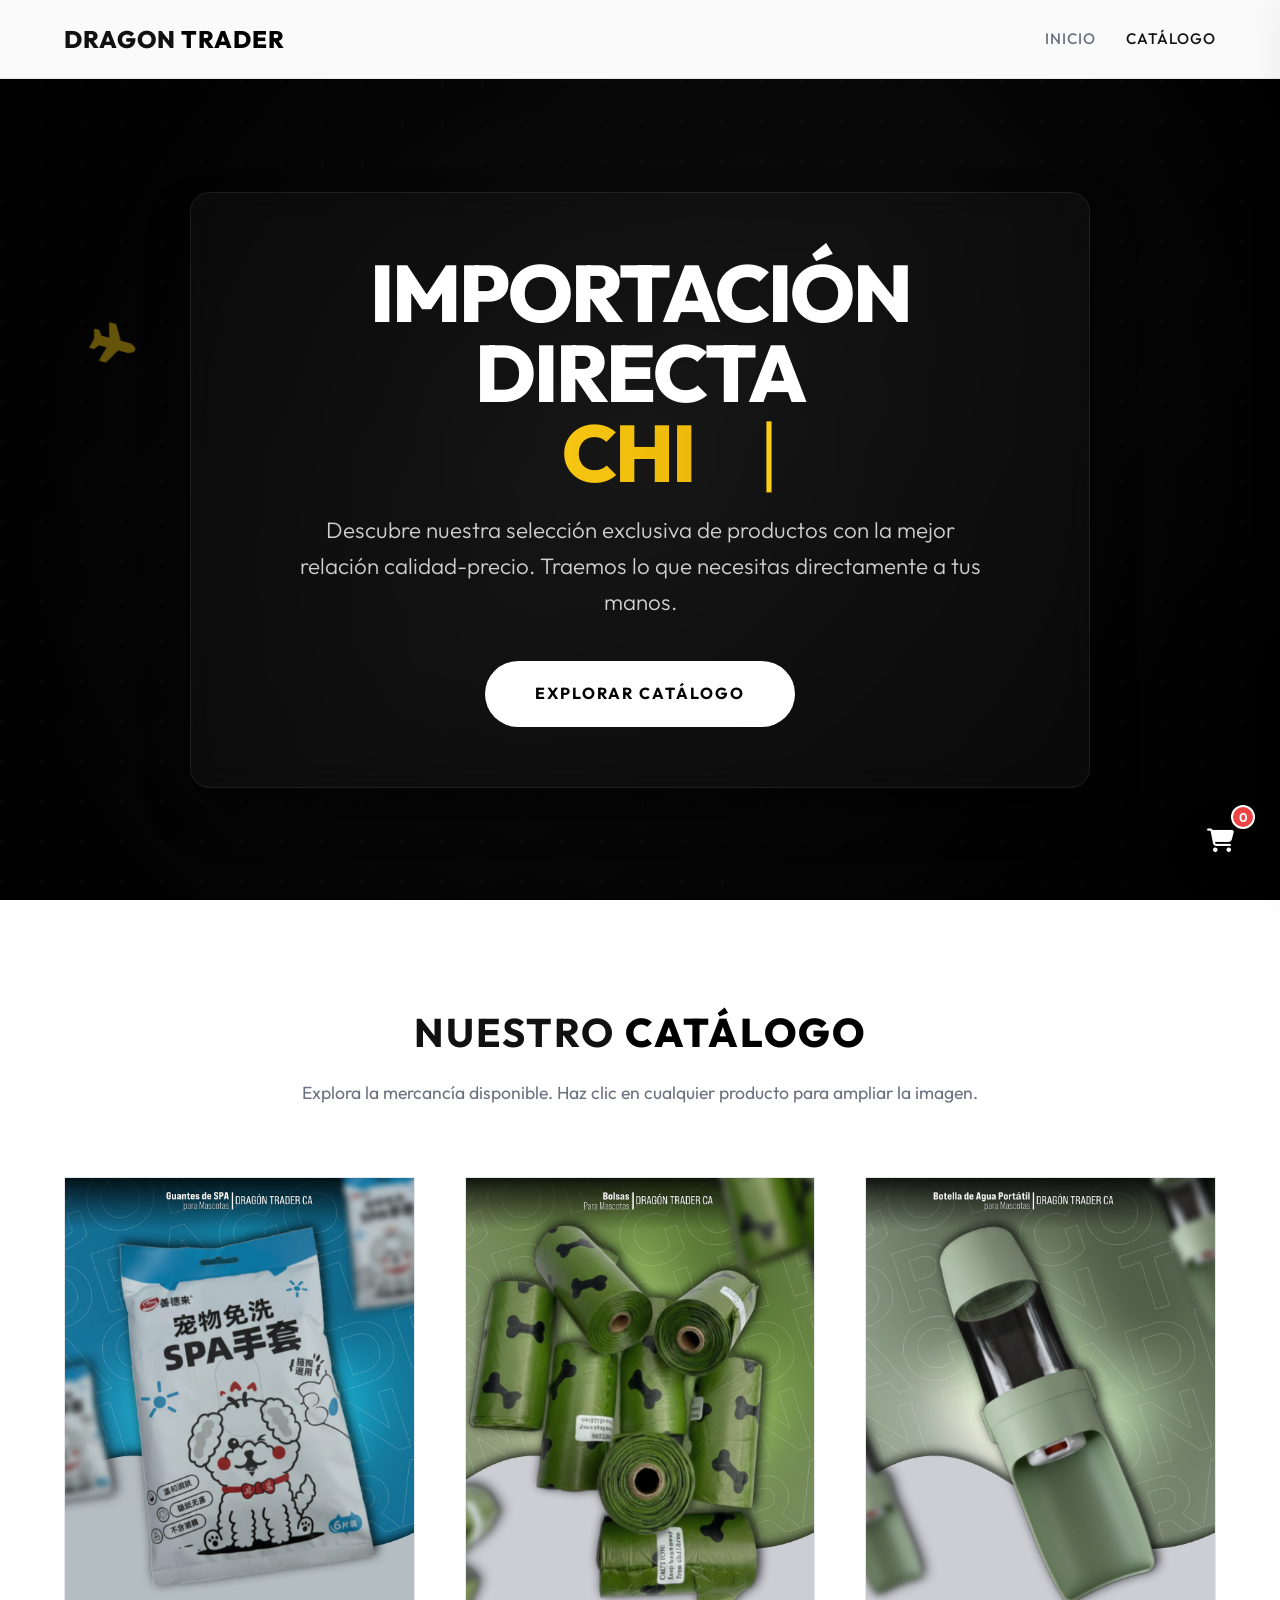
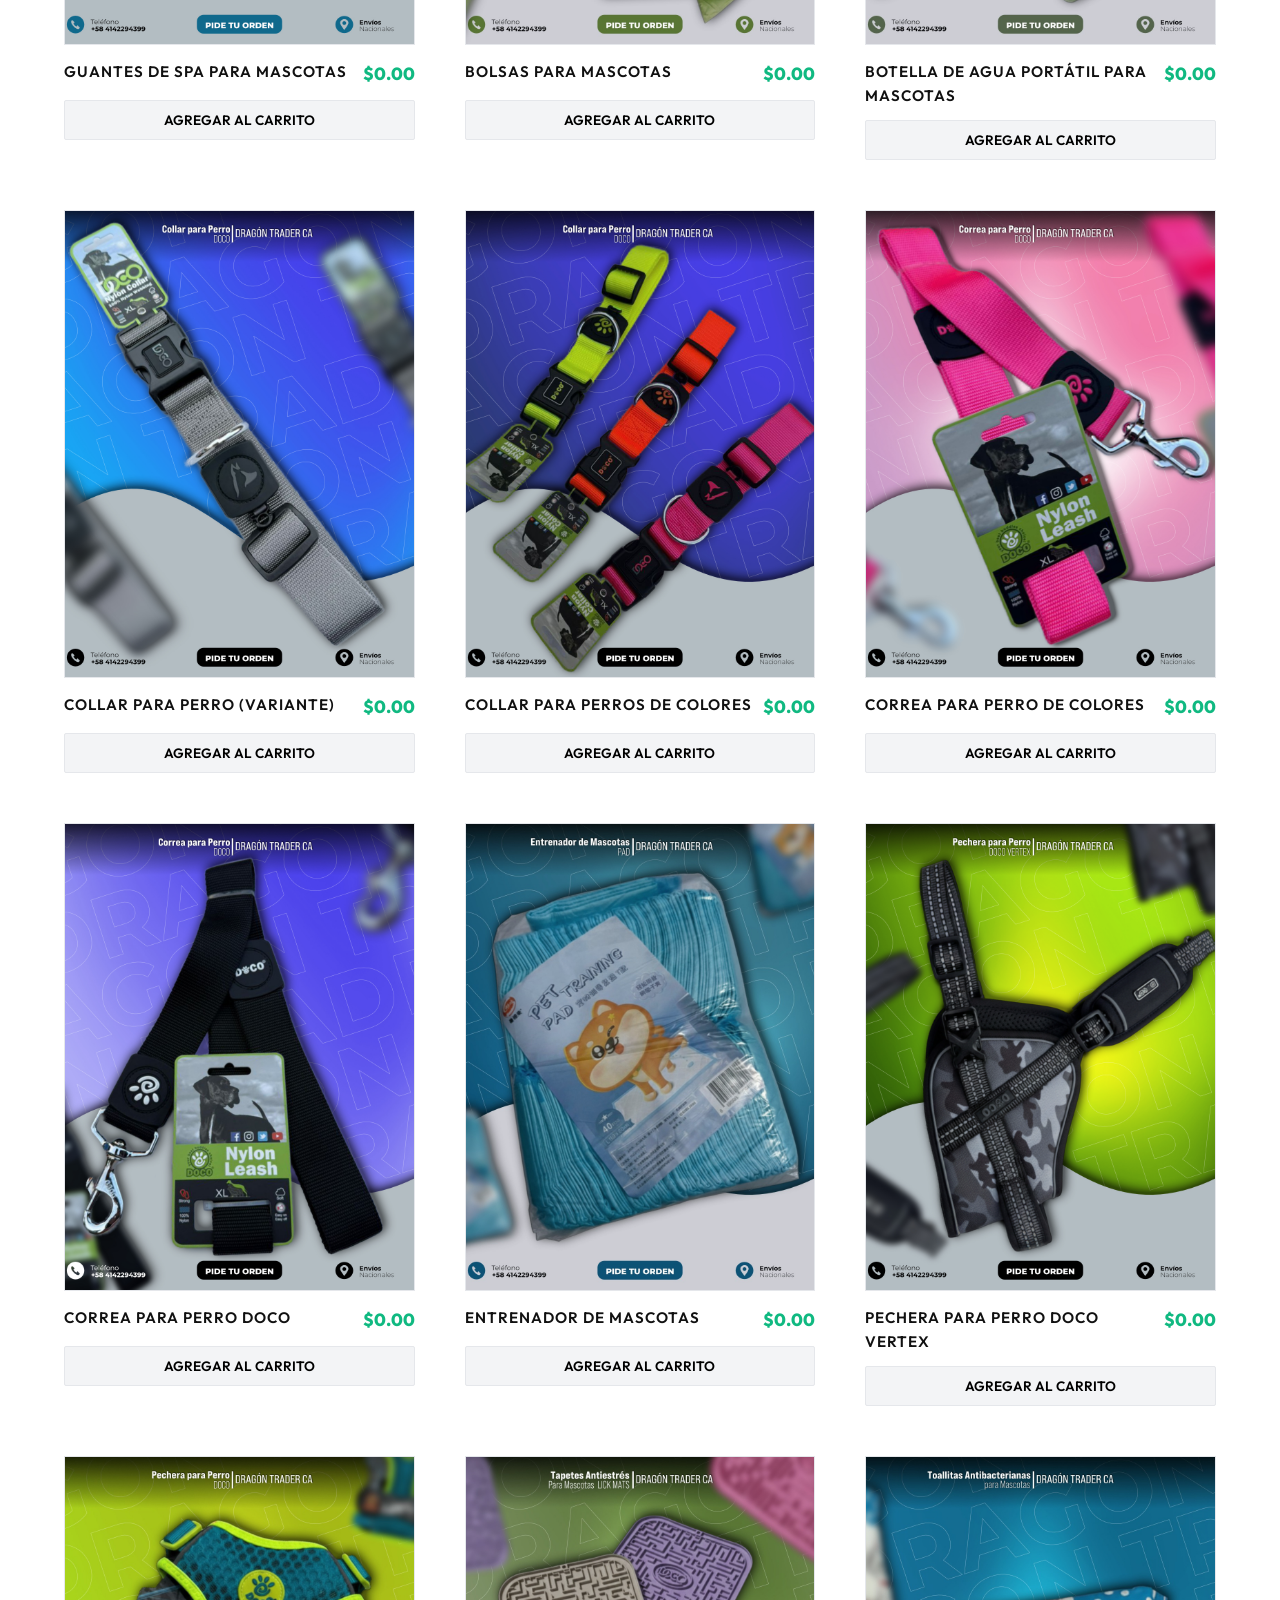
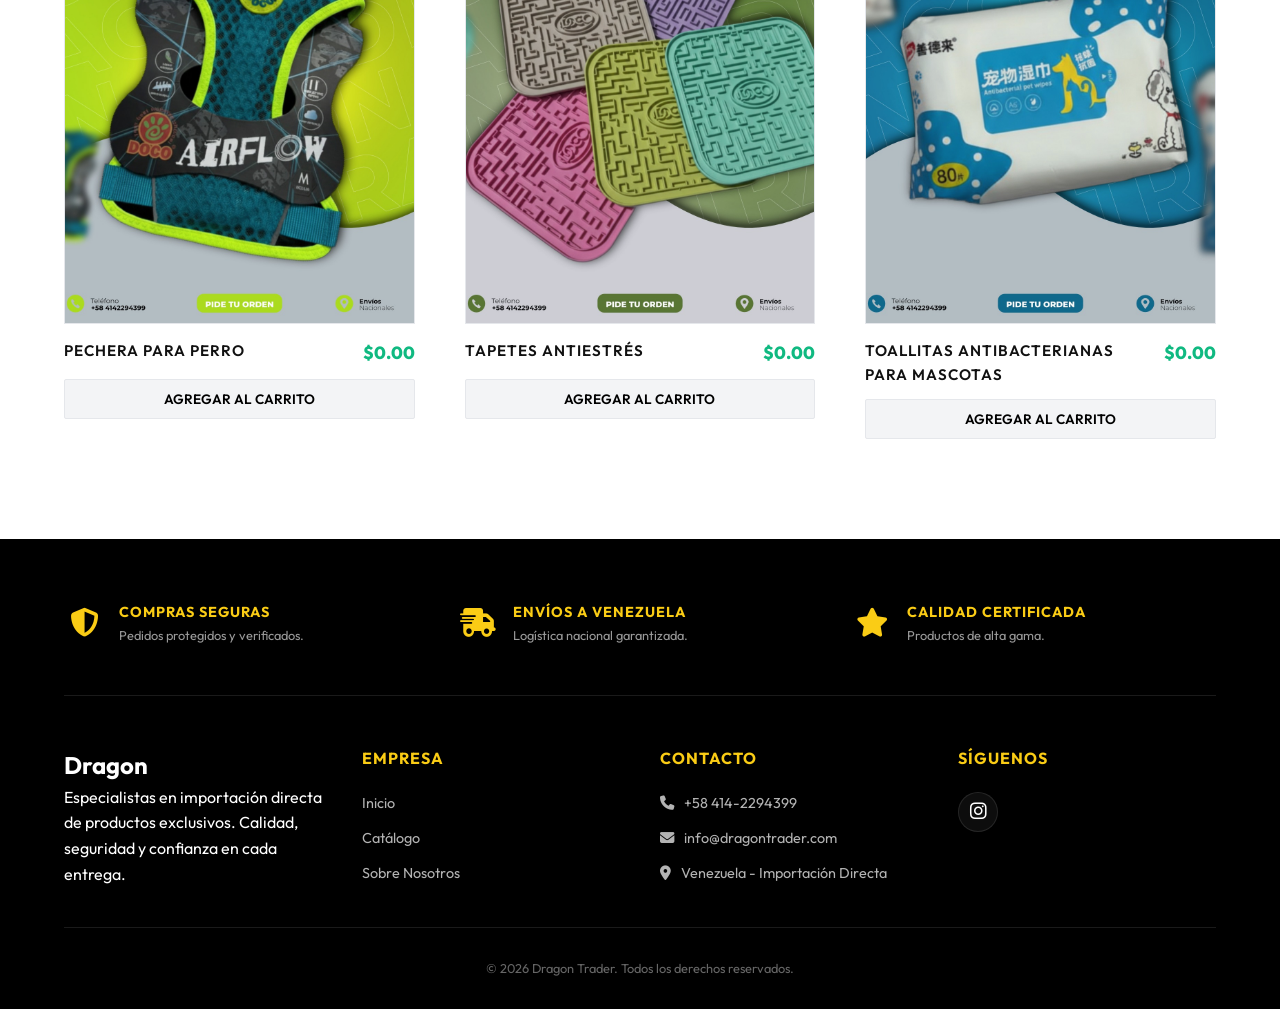
==== commit 2eabe0cd: "Actualización de contacto: Nuevo número de teléfono" ====
--- a/index.html
+++ b/index.html
@@ -138,7 +138,7 @@
             <div class="footer-col contact-col">
                 <h4>Contacto</h4>
                 <ul>
-                    <li><i class="fa-solid fa-phone"></i> +58 412-1234567</li>
+                    <li><i class="fa-solid fa-phone"></i> +58 414-2294399</li>
                     <li><i class="fa-solid fa-envelope"></i> info@dragontrader.com</li>
                     <li><i class="fa-solid fa-location-dot"></i> Venezuela - Importación Directa</li>
                 </ul>
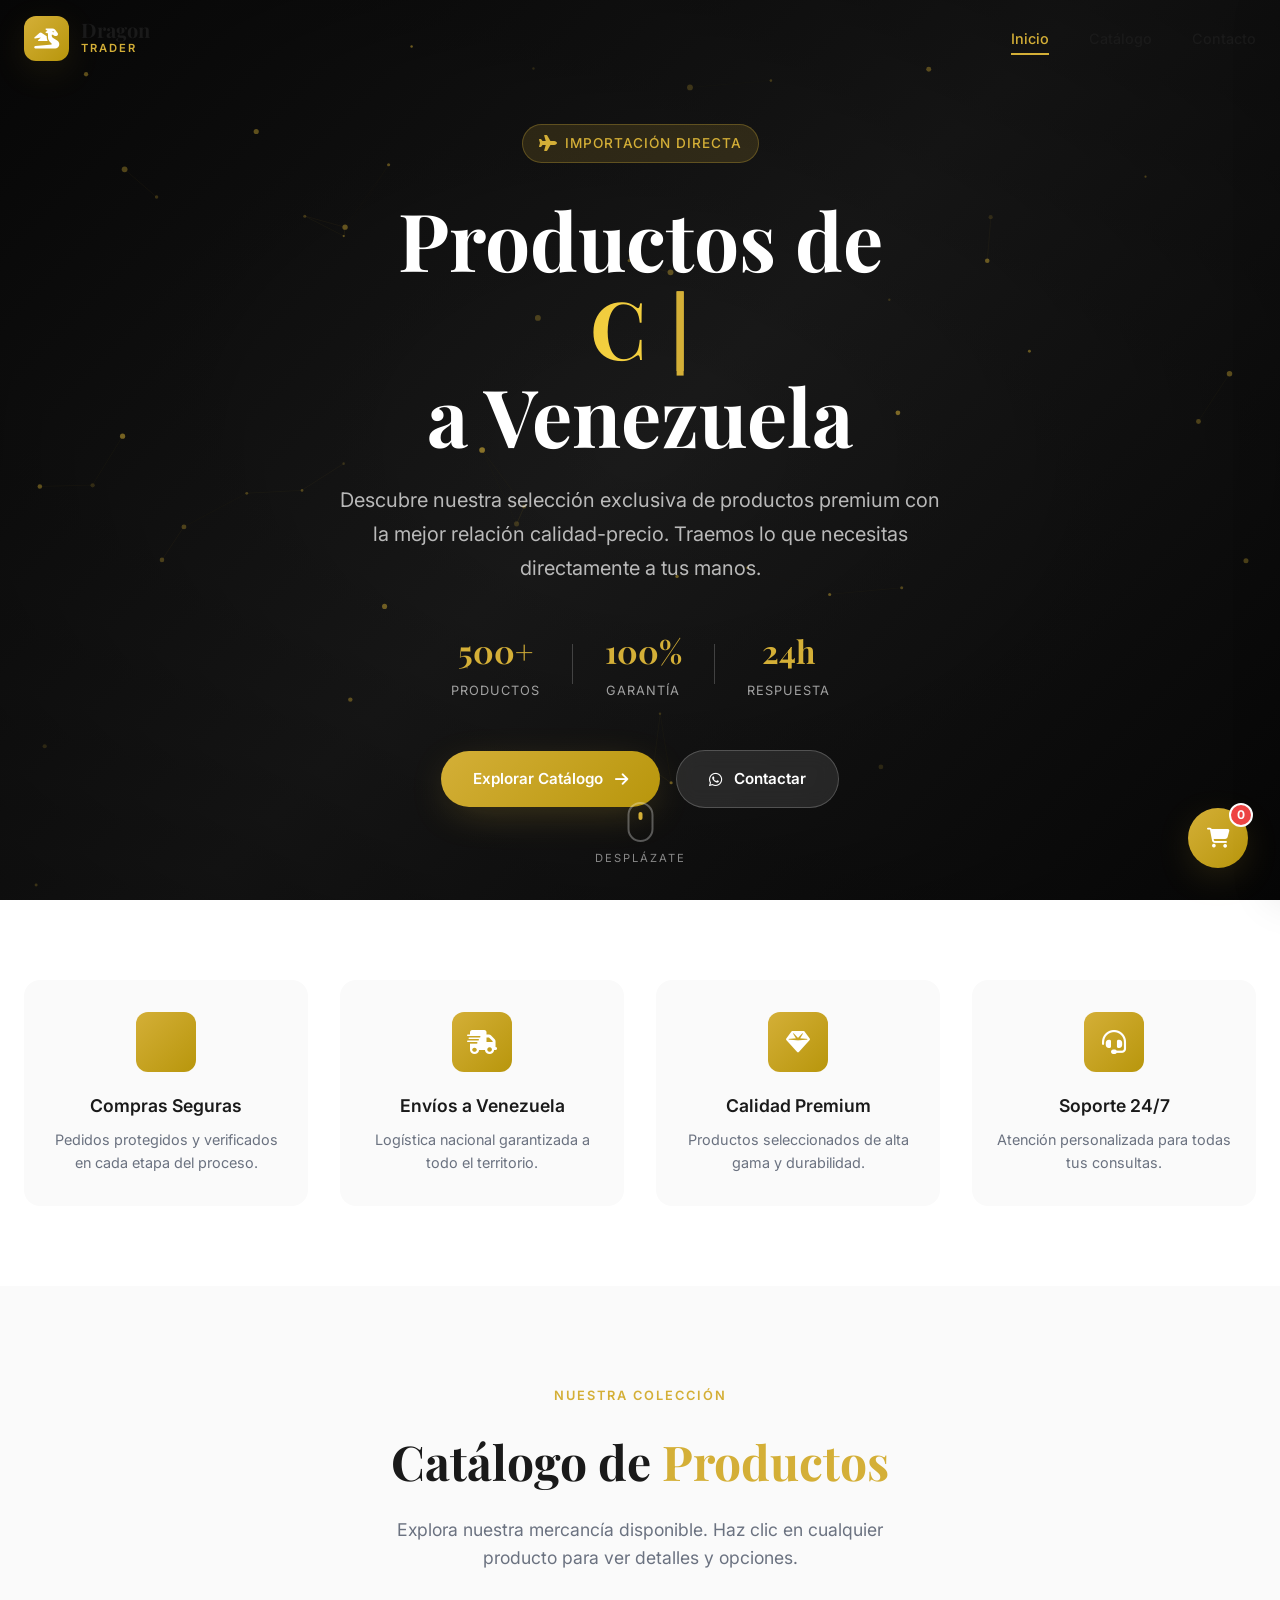
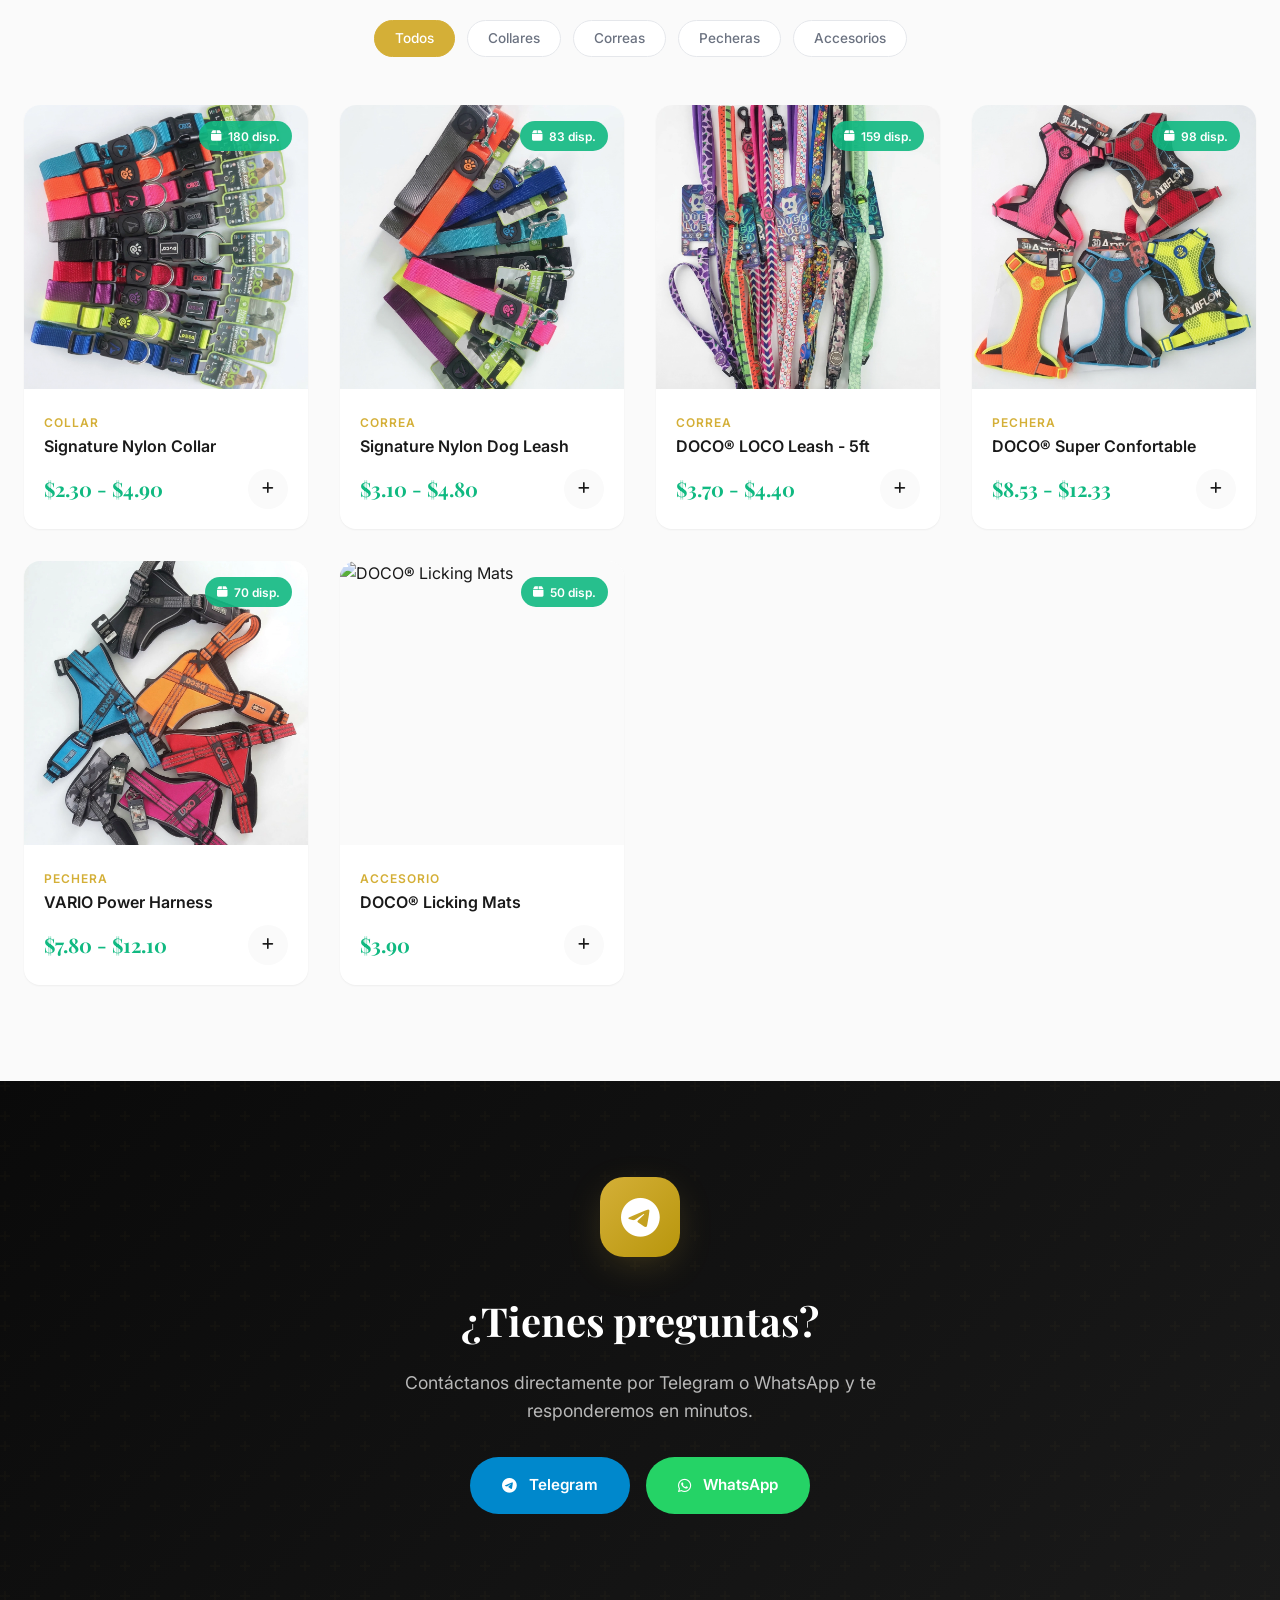
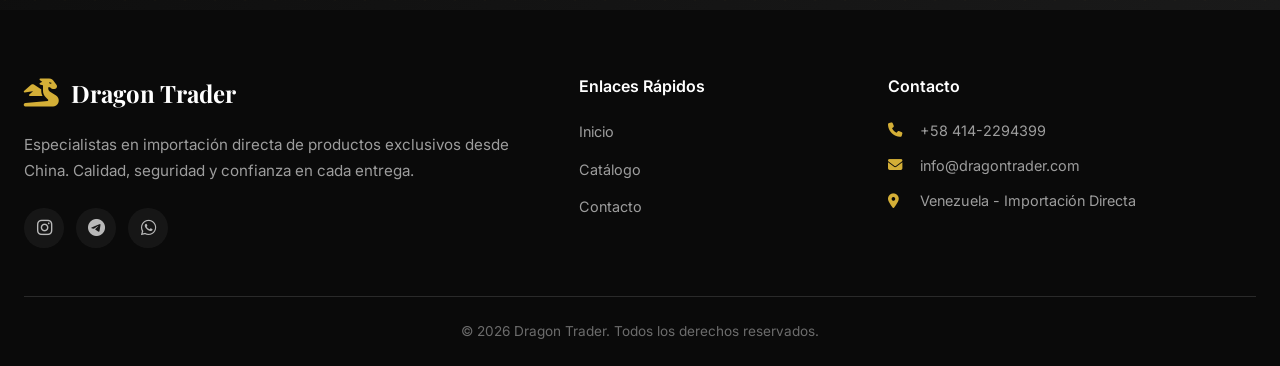
==== commit 7a14cbca: "Update UI and image format to webp" ====
--- a/index.html
+++ b/index.html
@@ -2,219 +2,389 @@
 <html lang="es">
 
 <head>
-    <!-- Configuración básica de metadatos y visualización -->
     <meta charset="UTF-8">
     <meta name="viewport" content="width=device-width, initial-scale=1.0">
     <title>Dragon Trader - Catálogo Digital | Importaciones China-Venezuela</title>
 
-    <!-- Meta descripción para SEO y previsualización en redes sociales -->
     <meta name="description"
         content="Catálogo digital de Dragon Trader. Descubre nuestra selección de mercancía importada directamente desde China a Venezuela. Calidad y buenos precios.">
 
-    <!-- Fuentes de Google: Outfit para un look moderno y premium -->
+    <!-- Fuentes premium -->
     <link rel="preconnect" href="https://fonts.googleapis.com">
     <link rel="preconnect" href="https://fonts.gstatic.com" crossorigin>
-    <link href="https://fonts.googleapis.com/css2?family=Outfit:wght@300;400;600;800&display=swap" rel="stylesheet">
-
-    <!-- Iconos profesionales de Font Awesome -->
+    <link href="https://fonts.googleapis.com/css2?family=Playfair+Display:wght@400;600;700&family=Inter:wght@300;400;500;600;700&display=swap" rel="stylesheet">
+
+    <!-- Iconos -->
     <link rel="stylesheet" href="https://cdnjs.cloudflare.com/ajax/libs/font-awesome/6.5.1/css/all.min.css">
 
-    <!-- Hoja de estilos principal del proyecto -->
+    <!-- AOS Animation Library -->
+    <link href="https://unpkg.com/aos@2.3.1/dist/aos.css" rel="stylesheet">
+
     <link rel="stylesheet" href="style.css">
 </head>
 
 <body>
 
-    <!-- Encabezado Principal: Menú de navegación fijo -->
-    <header class="main-header">
+    <!-- Header -->
+    <header class="main-header" id="header">
         <div class="container header-content">
-            <div class="logo">
-                <h1>Dragon <span class="highlight">Trader</span></h1>
-            </div>
+            <a href="#inicio" class="logo">
+                <div class="logo-icon">
+                    <i class="fa-solid fa-dragon"></i>
+                </div>
+                <div class="logo-text">
+                    <span class="logo-main">Dragon</span>
+                    <span class="logo-sub">Trader</span>
+                </div>
+            </a>
             <nav>
                 <ul>
-                    <li><a href="#inicio">Inicio</a></li>
-                    <li><a href="#catalogo" class="active">Catálogo</a></li>
+                    <li><a href="#inicio" class="nav-link active">Inicio</a></li>
+                    <li><a href="#catalogo" class="nav-link">Catálogo</a></li>
+                    <li><a href="#contacto" class="nav-link">Contacto</a></li>
                 </ul>
             </nav>
+            <button class="mobile-menu-btn" id="mobile-menu-btn">
+                <i class="fa-solid fa-bars"></i>
+            </button>
         </div>
     </header>
 
+    <!-- Mobile Menu -->
+    <div class="mobile-menu" id="mobile-menu">
+        <button class="mobile-menu-close" id="mobile-menu-close">
+            <i class="fa-solid fa-xmark"></i>
+        </button>
+        <nav>
+            <ul>
+                <li><a href="#inicio" class="mobile-nav-link">Inicio</a></li>
+                <li><a href="#catalogo" class="mobile-nav-link">Catálogo</a></li>
+                <li><a href="#contacto" class="mobile-nav-link">Contacto</a></li>
+            </ul>
+        </nav>
+    </div>
+
     <main>
-        <!-- Sección Hero: Introducción con animaciones y efectos visuales -->
+        <!-- Hero Section -->
         <section id="inicio" class="hero">
+            <canvas id="particles-canvas" class="particles-canvas"></canvas>
             <div class="hero-overlay"></div>
             <div class="container hero-content">
-                <div class="hero-glass-card animate-reveal">
-                    <!-- Texto dinámico que cambia vía JavaScript -->
-                    <h2 class="animate-text-1">Importación Directa <br> <span class="highlight-wrapper"><span
-                                id="dynamic-text" class="highlight">China - Venezuela</span></span></h2>
-                    <p class="animate-text-2">Descubre nuestra selección exclusiva de productos con la mejor relación
-                        calidad-precio. Traemos lo
-                        que necesitas directamente a tus manos.</p>
-
-                    <!-- Animación decorativa de avión circulando -->
-                    <div class="plane-animation">
-                        <i class="fa-solid fa-plane"></i>
-                    </div>
-
-                    <div class="animate-button">
-                        <a href="#catalogo" class="btn-primary">Explorar Catálogo</a>
-                    </div>
-                </div>
+                <div class="hero-badge" data-aos="fade-down" data-aos-duration="800">
+                    <i class="fa-solid fa-plane"></i>
+                    <span>Importación Directa</span>
+                </div>
+                <h1 class="hero-title" data-aos="fade-up" data-aos-duration="1000" data-aos-delay="200">
+                    <span class="title-line">Productos de</span>
+                    <span class="title-line highlight">
+                        <span id="dynamic-text">China</span>
+                    </span>
+                    <span class="title-line">a Venezuela</span>
+                </h1>
+                <p class="hero-subtitle" data-aos="fade-up" data-aos-duration="1000" data-aos-delay="400">
+                    Descubre nuestra selección exclusiva de productos premium con la mejor relación calidad-precio. 
+                    Traemos lo que necesitas directamente a tus manos.
+                </p>
+                <div class="hero-stats" data-aos="fade-up" data-aos-duration="1000" data-aos-delay="600">
+                    <div class="stat-item">
+                        <span class="stat-number">500+</span>
+                        <span class="stat-label">Productos</span>
+                    </div>
+                    <div class="stat-divider"></div>
+                    <div class="stat-item">
+                        <span class="stat-number">100%</span>
+                        <span class="stat-label">Garantía</span>
+                    </div>
+                    <div class="stat-divider"></div>
+                    <div class="stat-item">
+                        <span class="stat-number">24h</span>
+                        <span class="stat-label">Respuesta</span>
+                    </div>
+                </div>
+                <div class="hero-cta" data-aos="fade-up" data-aos-duration="1000" data-aos-delay="800">
+                    <a href="#catalogo" class="btn-primary">
+                        <span>Explorar Catálogo</span>
+                        <i class="fa-solid fa-arrow-right"></i>
+                    </a>
+                    <a href="#contacto" class="btn-secondary">
+                        <i class="fa-brands fa-whatsapp"></i>
+                        <span>Contactar</span>
+                    </a>
+                </div>
+            </div>
+            <div class="scroll-indicator">
+                <div class="mouse">
+                    <div class="wheel"></div>
+                </div>
+                <span>Desplázate</span>
             </div>
         </section>
 
-        <!-- Sección de Catálogo: Aquí se muestran los productos dinámicos -->
+        <!-- Features Section -->
+        <section class="features-section">
+            <div class="container">
+                <div class="features-grid">
+                    <div class="feature-card" data-aos="fade-up" data-aos-delay="0">
+                        <div class="feature-icon">
+                            <i class="fa-solid fa-shield-check"></i>
+                        </div>
+                        <h3>Compras Seguras</h3>
+                        <p>Pedidos protegidos y verificados en cada etapa del proceso.</p>
+                    </div>
+                    <div class="feature-card" data-aos="fade-up" data-aos-delay="100">
+                        <div class="feature-icon">
+                            <i class="fa-solid fa-truck-fast"></i>
+                        </div>
+                        <h3>Envíos a Venezuela</h3>
+                        <p>Logística nacional garantizada a todo el territorio.</p>
+                    </div>
+                    <div class="feature-card" data-aos="fade-up" data-aos-delay="200">
+                        <div class="feature-icon">
+                            <i class="fa-solid fa-gem"></i>
+                        </div>
+                        <h3>Calidad Premium</h3>
+                        <p>Productos seleccionados de alta gama y durabilidad.</p>
+                    </div>
+                    <div class="feature-card" data-aos="fade-up" data-aos-delay="300">
+                        <div class="feature-icon">
+                            <i class="fa-solid fa-headset"></i>
+                        </div>
+                        <h3>Soporte 24/7</h3>
+                        <p>Atención personalizada para todas tus consultas.</p>
+                    </div>
+                </div>
+            </div>
+        </section>
+
+        <!-- Catalog Section -->
         <section id="catalogo" class="catalog-section">
             <div class="container">
-                <div class="section-heading">
-                    <h2>Nuestro <span class="highlight">Catálogo</span></h2>
-                    <p>Explora la mercancía disponible. Haz clic en cualquier producto para ampliar la imagen.</p>
-                </div>
-
-                <!-- Contenedor donde JS insertará las tarjetas de productos -->
+                <div class="section-header" data-aos="fade-up">
+                    <span class="section-tag">Nuestra Colección</span>
+                    <h2 class="section-title">Catálogo de <span class="highlight">Productos</span></h2>
+                    <p class="section-subtitle">Explora nuestra mercancía disponible. Haz clic en cualquier producto para ver detalles y opciones.</p>
+                </div>
+
+                <!-- Filter Tags -->
+                <div class="filter-tags" data-aos="fade-up" data-aos-delay="100">
+                    <button class="filter-btn active" data-filter="all">Todos</button>
+                    <button class="filter-btn" data-filter="collar">Collares</button>
+                    <button class="filter-btn" data-filter="leash">Correas</button>
+                    <button class="filter-btn" data-filter="harness">Pecheras</button>
+                    <button class="filter-btn" data-filter="accessory">Accesorios</button>
+                </div>
+
+                <!-- Products Grid -->
                 <div id="catalog-grid" class="catalog-grid">
-                    <!-- Las tarjetas se generan dinámicamente mediante script.js -->
+                    <!-- Products generated by JS -->
                 </div>
             </div>
         </section>
 
-        <!-- Botón Flotante del Carrito de Compras -->
-        <div id="cart-btn" class="cart-btn">
-            <span class="cart-icon"><i class="fa-solid fa-cart-shopping"></i></span>
+        <!-- CTA Section -->
+        <section class="cta-section" id="contacto">
+            <div class="container">
+                <div class="cta-content" data-aos="zoom-in">
+                    <div class="cta-icon">
+                        <i class="fa-brands fa-telegram"></i>
+                    </div>
+                    <h2>¿Tienes preguntas?</h2>
+                    <p>Contáctanos directamente por Telegram o WhatsApp y te responderemos en minutos.</p>
+                    <div class="cta-buttons">
+                        <a href="https://t.me/dragontrader" target="_blank" class="btn-telegram">
+                            <i class="fa-brands fa-telegram"></i>
+                            <span>Telegram</span>
+                        </a>
+                        <a href="https://wa.me/584142294399" target="_blank" class="btn-whatsapp">
+                            <i class="fa-brands fa-whatsapp"></i>
+                            <span>WhatsApp</span>
+                        </a>
+                    </div>
+                </div>
+            </div>
+        </section>
+    </main>
+
+    <!-- Footer -->
+    <footer class="main-footer">
+        <div class="container">
+            <div class="footer-grid">
+                <div class="footer-brand">
+                    <a href="#inicio" class="footer-logo">
+                        <i class="fa-solid fa-dragon"></i>
+                        <span>Dragon Trader</span>
+                    </a>
+                    <p class="footer-description">
+                        Especialistas en importación directa de productos exclusivos desde China. 
+                        Calidad, seguridad y confianza en cada entrega.
+                    </p>
+                    <div class="footer-social">
+                        <a href="https://www.instagram.com/dragontraderca" target="_blank" class="social-link">
+                            <i class="fa-brands fa-instagram"></i>
+                        </a>
+                        <a href="https://t.me/dragontrader" target="_blank" class="social-link">
+                            <i class="fa-brands fa-telegram"></i>
+                        </a>
+                        <a href="https://wa.me/584142294399" target="_blank" class="social-link">
+                            <i class="fa-brands fa-whatsapp"></i>
+                        </a>
+                    </div>
+                </div>
+                <div class="footer-links">
+                    <h4>Enlaces Rápidos</h4>
+                    <ul>
+                        <li><a href="#inicio">Inicio</a></li>
+                        <li><a href="#catalogo">Catálogo</a></li>
+                        <li><a href="#contacto">Contacto</a></li>
+                    </ul>
+                </div>
+                <div class="footer-contact">
+                    <h4>Contacto</h4>
+                    <ul>
+                        <li>
+                            <i class="fa-solid fa-phone"></i>
+                            <span>+58 414-2294399</span>
+                        </li>
+                        <li>
+                            <i class="fa-solid fa-envelope"></i>
+                            <span>info@dragontrader.com</span>
+                        </li>
+                        <li>
+                            <i class="fa-solid fa-location-dot"></i>
+                            <span>Venezuela - Importación Directa</span>
+                        </li>
+                    </ul>
+                </div>
+            </div>
+            <div class="footer-bottom">
+                <p>&copy; 2026 Dragon Trader. Todos los derechos reservados.</p>
+            </div>
+        </div>
+    </footer>
+
+    <!-- Cart Button -->
+    <div id="cart-btn" class="cart-btn">
+        <div class="cart-btn-inner">
+            <i class="fa-solid fa-cart-shopping"></i>
             <span id="cart-count" class="cart-count">0</span>
         </div>
-    </main>
-
-    <!-- Pie de Página: Información de confianza y marca -->
-    <footer>
-        <!-- Distintivos de confianza para el cliente -->
-        <div class="container footer-trust-badges">
-            <div class="trust-badge">
-                <span class="badge-icon"><i class="fa-solid fa-shield-halved"></i></span>
-                <div class="badge-text">
-                    <h4>Compras Seguras</h4>
-                    <p>Pedidos protegidos y verificados.</p>
-                </div>
-            </div>
-            <div class="trust-badge">
-                <span class="badge-icon"><i class="fa-solid fa-truck-fast"></i></span>
-                <div class="badge-text">
-                    <h4>Envíos a Venezuela</h4>
-                    <p>Logística nacional garantizada.</p>
-                </div>
-            </div>
-            <div class="trust-badge">
-                <span class="badge-icon"><i class="fa-solid fa-star"></i></span>
-                <div class="badge-text">
-                    <h4>Calidad Certificada</h4>
-                    <p>Productos de alta gama.</p>
-                </div>
-            </div>
-        </div>
-
-        <div class="container footer-grid">
-            <!-- Columna 1: Marca y Misión -->
-            <div class="footer-col brand-col">
-                <div class="footer-logo">
-                    <h2>Dragon <span class="highlight">Trader</span></h2>
-                </div>
-                <p class="footer-mission">Especialistas en importación directa de productos exclusivos. Calidad,
-                    seguridad y confianza en cada entrega.</p>
-            </div>
-
-            <!-- Columna 2: Enlaces Rápidos -->
-            <div class="footer-col links-col">
-                <h4>Empresa</h4>
-                <ul>
-                    <li><a href="#inicio">Inicio</a></li>
-                    <li><a href="#catalogo">Catálogo</a></li>
-                    <li><a href="#">Sobre Nosotros</a></li>
-                </ul>
-            </div>
-
-            <!-- Columna 3: Contacto -->
-            <div class="footer-col contact-col">
-                <h4>Contacto</h4>
-                <ul>
-                    <li><i class="fa-solid fa-phone"></i> +58 414-2294399</li>
-                    <li><i class="fa-solid fa-envelope"></i> info@dragontrader.com</li>
-                    <li><i class="fa-solid fa-location-dot"></i> Venezuela - Importación Directa</li>
-                </ul>
-            </div>
-
-            <!-- Columna 4: Redes Sociales -->
-            <div class="footer-col social-col">
-                <h4>Síguenos</h4>
-                <div class="social-links">
-                    <a href="https://www.instagram.com/dragontraderca?igsh=MTh6MWZkZ2xrMjJ5aA==" target="_blank"
-                        title="Instagram"><i class="fa-brands fa-instagram"></i></a>
-                </div>
-            </div>
-        </div>
-
-        <div class="container footer-bottom">
-            <p class="copyright">&copy; 2026 Dragon Trader. Todos los derechos reservados.</p>
-        </div>
-    </footer>
-
-    <!-- Modal para Ampliar Imagen (Lightbox): Vista detallada del producto -->
+    </div>
+
+    <!-- Product Modal -->
     <div id="image-modal" class="modal">
-        <span class="close-btn">&times;</span>
-        <div class="modal-content">
-            <img id="modal-img" src="" alt="Producto Ampliado">
-            <div id="modal-caption" class="modal-caption"></div>
-            <button id="modal-add-cart" class="btn-primary modal-cart-btn">Agregar al Carrito</button>
-        </div>
-    </div>
-
-    <!-- Barra Lateral del Carrito de Compras (Sidebar) -->
+        <div class="modal-backdrop"></div>
+        <div class="modal-container">
+            <button class="modal-close">
+                <i class="fa-solid fa-xmark"></i>
+            </button>
+            <div class="modal-content">
+                <div class="modal-image-section">
+                    <img id="modal-img" src="" alt="Producto">
+                </div>
+                <div class="modal-info-section">
+                    <div class="modal-header">
+                        <span class="modal-category" id="modal-category">Categoría</span>
+                        <h2 id="modal-title" class="modal-title">Nombre del Producto</h2>
+                        <p id="modal-price" class="modal-price">$0.00</p>
+                    </div>
+                    <div class="modal-body">
+                        <div class="variant-section">
+                            <label>Selecciona una opción:</label>
+                            <div id="modal-variants" class="variant-grid">
+                                <!-- Variants generated by JS -->
+                            </div>
+                        </div>
+                        <div class="stock-info" id="modal-stock-info">
+                            <i class="fa-solid fa-box"></i>
+                            <span>Stock disponible</span>
+                        </div>
+                    </div>
+                    <div class="modal-footer">
+                        <button id="modal-add-cart" class="btn-add-cart" disabled>
+                            <i class="fa-solid fa-cart-plus"></i>
+                            <span>Selecciona una opción</span>
+                        </button>
+                    </div>
+                </div>
+            </div>
+        </div>
+    </div>
+
+    <!-- Cart Sidebar -->
     <div id="cart-sidebar" class="cart-sidebar">
-        <div class="cart-header">
-            <h2>Tu Carrito</h2>
-            <span class="close-cart">&times;</span>
-        </div>
-
-        <!-- Contenedor dinámico de items en el carrito -->
+        <div class="cart-sidebar-header">
+            <h3>
+                <i class="fa-solid fa-cart-shopping"></i>
+                Tu Carrito
+            </h3>
+            <button class="cart-close">
+                <i class="fa-solid fa-xmark"></i>
+            </button>
+        </div>
         <div id="cart-items" class="cart-items">
-            <p class="empty-cart-msg">Tu carrito está vacío.</p>
-        </div>
-
-        <!-- Resumen de costos y formulario de pedido -->
-        <div class="cart-footer">
-            <div class="cart-total">
-                <div style="display: flex; flex-direction: column; gap: 5px; width: 100%;">
-                    <div
-                        style="display: flex; justify-content: space-between; font-size: 1rem; color: var(--text-muted); font-weight: 600;">
-                        <span>Items:</span>
-                        <span id="cart-total-count">0</span>
-                    </div>
-                    <div style="display: flex; justify-content: space-between; font-size: 1.2rem; font-weight: 800;">
-                        <span>Total estimado:</span>
-                        <span id="cart-total-price">$0.00</span>
-                    </div>
-                </div>
-            </div>
-
-            <!-- Formulario para recopilar datos del comprador y enviar por Telegram -->
+            <div class="empty-cart">
+                <div class="empty-cart-icon">
+                    <i class="fa-solid fa-cart-arrow-down"></i>
+                </div>
+                <p>Tu carrito está vacío</p>
+                <span>Agrega productos para comenzar</span>
+            </div>
+        </div>
+        <div class="cart-sidebar-footer">
+            <div class="cart-summary">
+                <div class="summary-row">
+                    <span>Items:</span>
+                    <span id="cart-total-count">0</span>
+                </div>
+                <div class="summary-row total">
+                    <span>Total:</span>
+                    <span id="cart-total-price">$0.00</span>
+                </div>
+            </div>
             <form id="checkout-form" class="checkout-form">
-                <input type="text" id="cust-name" placeholder="Nombre y Apellido" required>
-                <input type="tel" id="cust-phone" placeholder="Teléfono" required>
-                <input type="email" id="cust-email" placeholder="Correo Electrónico" required>
-                <textarea id="cust-address" placeholder="Dirección de Envío Completa" required></textarea>
-                <p class="shipping-notice"><i class="fa-solid fa-location-dot"></i> Solo realizamos envíos a Venezuela.
-                </p>
-                <button type="submit" id="checkout-btn" class="btn-primary checkout-btn" disabled>Hacer Pedido</button>
+                <div class="form-group">
+                    <label for="cust-name">Nombre completo</label>
+                    <input type="text" id="cust-name" placeholder="Tu nombre y apellido" required>
+                </div>
+                <div class="form-group">
+                    <label for="cust-phone">Teléfono</label>
+                    <input type="tel" id="cust-phone" placeholder="Ej: 0414-1234567" required>
+                </div>
+                <div class="form-group">
+                    <label for="cust-email">Correo electrónico</label>
+                    <input type="email" id="cust-email" placeholder="tu@email.com" required>
+                </div>
+                <div class="form-group">
+                    <label for="cust-address">Dirección de envío</label>
+                    <textarea id="cust-address" placeholder="Dirección completa para el envío" required></textarea>
+                </div>
+                <div class="shipping-badge">
+                    <i class="fa-solid fa-truck"></i>
+                    <span>Envíos a todo Venezuela</span>
+                </div>
+                <button type="submit" id="checkout-btn" class="btn-checkout" disabled>
+                    <i class="fa-brands fa-telegram"></i>
+                    <span>Enviar Pedido</span>
+                </button>
             </form>
         </div>
     </div>
-
-    <!-- Oscurecimiento de fondo cuando el carrito está abierto -->
     <div id="cart-overlay" class="cart-overlay"></div>
 
-    <!-- Lógica principal del catálogo y el carrito -->
+    <!-- Toast Notification -->
+    <div id="toast" class="toast">
+        <div class="toast-icon">
+            <i class="fa-solid fa-check-circle"></i>
+        </div>
+        <div class="toast-content">
+            <span class="toast-title">¡Producto agregado!</span>
+            <span class="toast-message">Se añadió al carrito correctamente</span>
+        </div>
+    </div>
+
+    <!-- AOS Animation Library -->
+    <script src="https://unpkg.com/aos@2.3.1/dist/aos.js"></script>
     <script src="script.js"></script>
 </body>
 
-</html>+</html>
--- a/style.css
+++ b/style.css
@@ -1,18 +1,78 @@
-/* 
-    SISTEMA DE DISEÑO Y VARIABLES 
-    Define los colores base, tipografía y espaciados estándar para mantener consistencia en todo el sitio.
-*/
+/* ============================================
+   DRAGON TRADER - PREMIUM CATALOG STYLES
+   Modern, Elegant, Professional Design
+   ============================================ */
+
+/* CSS Variables */
 :root {
-    --bg-color: #ffffff;
-    --text-color: #111111;
-    --text-muted: #6b7280;
-    --primary-color: #000000;
-    --border-color: #e5e7eb;
-    --font-main: 'Outfit', sans-serif;
-}
-
-/* RESET GLOBAL: Elimina márgenes por defecto y asegura que el tamaño de los elementos incluya el padding/borde. */
-* {
+    /* Colors - Premium Palette */
+    --color-primary: #D4AF37;
+    --color-primary-dark: #B8960C;
+    --color-primary-light: #F4D03F;
+    --color-secondary: #0A0A0A;
+    --color-secondary-light: #1A1A1A;
+    --color-accent: #C9A227;
+    
+    /* Backgrounds */
+    --bg-dark: #0A0A0A;
+    --bg-dark-light: #141414;
+    --bg-light: #FAFAFA;
+    --bg-white: #FFFFFF;
+    --bg-card: #FFFFFF;
+    
+    /* Text Colors */
+    --text-primary: #1A1A1A;
+    --text-secondary: #6B7280;
+    --text-muted: #9CA3AF;
+    --text-light: #FFFFFF;
+    
+    /* Status Colors */
+    --color-success: #10B981;
+    --color-warning: #F59E0B;
+    --color-error: #EF4444;
+    
+    /* Borders */
+    --border-light: #E5E7EB;
+    --border-dark: #2A2A2A;
+    
+    /* Shadows */
+    --shadow-sm: 0 1px 2px 0 rgba(0, 0, 0, 0.05);
+    --shadow-md: 0 4px 6px -1px rgba(0, 0, 0, 0.1), 0 2px 4px -1px rgba(0, 0, 0, 0.06);
+    --shadow-lg: 0 10px 15px -3px rgba(0, 0, 0, 0.1), 0 4px 6px -2px rgba(0, 0, 0, 0.05);
+    --shadow-xl: 0 20px 25px -5px rgba(0, 0, 0, 0.1), 0 10px 10px -5px rgba(0, 0, 0, 0.04);
+    --shadow-gold: 0 10px 40px -10px rgba(212, 175, 55, 0.3);
+    
+    /* Typography */
+    --font-display: 'Playfair Display', serif;
+    --font-body: 'Inter', sans-serif;
+    
+    /* Spacing */
+    --space-xs: 0.25rem;
+    --space-sm: 0.5rem;
+    --space-md: 1rem;
+    --space-lg: 1.5rem;
+    --space-xl: 2rem;
+    --space-2xl: 3rem;
+    --space-3xl: 4rem;
+    --space-4xl: 6rem;
+    
+    /* Border Radius */
+    --radius-sm: 4px;
+    --radius-md: 8px;
+    --radius-lg: 12px;
+    --radius-xl: 16px;
+    --radius-2xl: 24px;
+    --radius-full: 9999px;
+    
+    /* Transitions */
+    --transition-fast: 150ms ease;
+    --transition-base: 250ms ease;
+    --transition-slow: 350ms ease;
+    --transition-slower: 500ms ease;
+}
+
+/* Reset & Base */
+*, *::before, *::after {
     margin: 0;
     padding: 0;
     box-sizing: border-box;
@@ -20,911 +80,1683 @@
 
 html {
     scroll-behavior: smooth;
+    font-size: 16px;
 }
 
 body {
-    font-family: var(--font-main);
-    background-color: var(--bg-color);
-    color: var(--text-color);
+    font-family: var(--font-body);
+    background-color: var(--bg-light);
+    color: var(--text-primary);
     line-height: 1.6;
+    overflow-x: hidden;
+}
+
+a {
+    text-decoration: none;
+    color: inherit;
+}
+
+ul {
+    list-style: none;
+}
+
+img {
+    max-width: 100%;
+    height: auto;
+    display: block;
+}
+
+button {
+    font-family: inherit;
+    cursor: pointer;
+    border: none;
+    background: none;
 }
 
 .container {
-    width: 90%;
-    max-width: 1200px;
+    width: 100%;
+    max-width: 1280px;
     margin: 0 auto;
-}
-
-.highlight {
-    font-weight: 800;
-    color: var(--primary-color);
-}
-
-/* 
-   HEADER (Encabezado) 
-   Contiene el logo y la navegación. Se mantiene fijo en la parte superior.
-*/
+    padding: 0 1.5rem;
+}
+
+/* ============================================
+   HEADER
+   ============================================ */
 .main-header {
     position: fixed;
     top: 0;
+    left: 0;
+    right: 0;
+    z-index: 1000;
+    padding: 1rem 0;
+    transition: all var(--transition-base);
+    background: transparent;
+}
+
+.main-header.scrolled {
+    background: rgba(255, 255, 255, 0.95);
+    backdrop-filter: blur(20px);
+    -webkit-backdrop-filter: blur(20px);
+    box-shadow: var(--shadow-sm);
+    padding: 0.75rem 0;
+}
+
+.header-content {
+    display: flex;
+    align-items: center;
+    justify-content: space-between;
+}
+
+/* Logo */
+.logo {
+    display: flex;
+    align-items: center;
+    gap: 0.75rem;
+}
+
+.logo-icon {
+    width: 45px;
+    height: 45px;
+    background: linear-gradient(135deg, var(--color-primary) 0%, var(--color-primary-dark) 100%);
+    border-radius: var(--radius-lg);
+    display: flex;
+    align-items: center;
+    justify-content: center;
+    color: white;
+    font-size: 1.25rem;
+    box-shadow: var(--shadow-gold);
+}
+
+.logo-text {
+    display: flex;
+    flex-direction: column;
+}
+
+.logo-main {
+    font-family: var(--font-display);
+    font-size: 1.25rem;
+    font-weight: 700;
+    color: var(--text-primary);
+    line-height: 1;
+}
+
+.logo-sub {
+    font-size: 0.7rem;
+    font-weight: 600;
+    text-transform: uppercase;
+    letter-spacing: 2px;
+    color: var(--color-primary);
+}
+
+/* Navigation */
+nav ul {
+    display: flex;
+    align-items: center;
+    gap: 2.5rem;
+}
+
+.nav-link {
+    font-size: 0.9rem;
+    font-weight: 500;
+    color: var(--text-primary);
+    position: relative;
+    padding: 0.5rem 0;
+    transition: color var(--transition-fast);
+}
+
+.nav-link::after {
+    content: '';
+    position: absolute;
+    bottom: 0;
+    left: 0;
+    width: 0;
+    height: 2px;
+    background: var(--color-primary);
+    transition: width var(--transition-base);
+}
+
+.nav-link:hover,
+.nav-link.active {
+    color: var(--color-primary);
+}
+
+.nav-link:hover::after,
+.nav-link.active::after {
     width: 100%;
-    background: rgba(255, 255, 255, 0.98);
-    border-bottom: 1px solid var(--border-color);
-    z-index: 100;
-    padding: 20px 0;
-}
-
-.header-content {
-    display: flex;
-    justify-content: space-between;
-    align-items: center;
-}
-
-.logo {
-    display: flex;
-    align-items: center;
-    gap: 8px;
-    color: var(--text-color);
-    text-decoration: none;
-}
-
-.dragon-icon {
-    font-size: 1.8rem;
-}
-
-.logo h1 {
+}
+
+/* Mobile Menu Button */
+.mobile-menu-btn {
+    display: none;
+    width: 40px;
+    height: 40px;
+    align-items: center;
+    justify-content: center;
+    font-size: 1.25rem;
+    color: var(--text-primary);
+    background: var(--bg-light);
+    border-radius: var(--radius-md);
+}
+
+/* Mobile Menu */
+.mobile-menu {
+    position: fixed;
+    top: 0;
+    right: -100%;
+    width: 80%;
+    max-width: 320px;
+    height: 100vh;
+    background: white;
+    z-index: 1100;
+    padding: 5rem 2rem 2rem;
+    transition: right var(--transition-slow);
+    box-shadow: -10px 0 40px rgba(0, 0, 0, 0.1);
+}
+
+.mobile-menu.open {
+    right: 0;
+}
+
+.mobile-menu-close {
+    position: absolute;
+    top: 1.5rem;
+    right: 1.5rem;
+    width: 40px;
+    height: 40px;
+    display: flex;
+    align-items: center;
+    justify-content: center;
     font-size: 1.5rem;
-    font-weight: 800;
-    text-transform: uppercase;
-    letter-spacing: 1px;
-}
-
-nav ul {
-    display: flex;
-    list-style: none;
-    gap: 30px;
-}
-
-nav a {
-    color: var(--text-color);
-    text-decoration: none;
-    font-weight: 500;
-    font-size: 0.95rem;
-    text-transform: uppercase;
-    letter-spacing: 1px;
-    transition: color 0.3s;
-}
-
-nav a:hover,
-nav a.active {
-    color: var(--text-muted);
-}
-
-/* 
-   HERO SECTION (Portada) 
-   Diseño de alto impacto con fondo oscuro y red de logística animada.
-*/
+    color: var(--text-primary);
+}
+
+.mobile-menu nav ul {
+    flex-direction: column;
+    gap: 1.5rem;
+    align-items: flex-start;
+}
+
+.mobile-nav-link {
+    font-size: 1.25rem;
+    font-weight: 600;
+    color: var(--text-primary);
+}
+
+/* ============================================
+   HERO SECTION
+   ============================================ */
 .hero {
     min-height: 100vh;
     display: flex;
     align-items: center;
     justify-content: center;
-    text-align: center;
-    padding-top: 80px;
-    background: radial-gradient(circle at center, #1a1a1a 0%, #000 100%);
     position: relative;
+    background: linear-gradient(135deg, var(--bg-dark) 0%, var(--color-secondary-light) 50%, var(--bg-dark) 100%);
     overflow: hidden;
-}
-
-/* Red de Logística: Efecto visual de puntos en movimiento en el fondo */
-.hero::before {
-    content: '';
+    padding: 6rem 0 4rem;
+}
+
+.particles-canvas {
     position: absolute;
-    inset: 0;
-    background-image:
-        radial-gradient(circle at 2px 2px, rgba(250, 204, 21, 0.15) 1px, transparent 0);
-    background-size: 40px 40px;
-    animation: moveGrid 20s linear infinite;
+    top: 0;
+    left: 0;
+    width: 100%;
+    height: 100%;
     z-index: 1;
-}
-
-@keyframes moveGrid {
-    from {
-        background-position: 0 0;
-    }
-
-    to {
-        background-position: 40px 40px;
-    }
-}
-
-/* Animación del Avión: Un avión que cruza la pantalla periódicamente para dar dinamismo */
-.plane-animation {
-    position: absolute;
-    top: 20%;
-    left: -100px;
-    color: rgba(250, 204, 21, 0.4);
-    font-size: 2.5rem;
-    pointer-events: none;
-    z-index: 2;
-    animation: flyAcross 18s linear infinite;
-    transform: rotate(15deg);
-}
-
-@keyframes flyAcross {
-    0% {
-        left: -100px;
-        top: 15%;
-        opacity: 0;
-    }
-
-    5% {
-        opacity: 1;
-    }
-
-    95% {
-        opacity: 1;
-    }
-
-    100% {
-        left: 110%;
-        top: 35%;
-        opacity: 0;
-    }
 }
 
 .hero-overlay {
     position: absolute;
     inset: 0;
-    background: linear-gradient(135deg, rgba(0, 0, 0, 0.8) 0%, rgba(0, 0, 0, 0.4) 50%, rgba(0, 0, 0, 0.8) 100%);
-    z-index: 1;
+    background: radial-gradient(ellipse at center, transparent 0%, rgba(0, 0, 0, 0.4) 100%);
+    z-index: 2;
 }
 
 .hero-content {
     position: relative;
-    z-index: 2;
-    display: flex;
-    flex-direction: column;
-    align-items: center;
+    z-index: 3;
+    text-align: center;
     max-width: 900px;
 }
 
-.hero-glass-card {
-    background: rgba(255, 255, 255, 0.03);
-    backdrop-filter: blur(15px);
-    -webkit-backdrop-filter: blur(15px);
-    border: 1px solid rgba(255, 255, 255, 0.08);
-    padding: 60px 40px;
-    border-radius: 20px;
-    box-shadow: 0 25px 50px -12px rgba(0, 0, 0, 0.7);
-    width: 100%;
-}
-
-.hero h2 {
-    font-size: 5rem;
-    font-weight: 800;
-    line-height: 1;
-    letter-spacing: -2px;
+/* Hero Badge */
+.hero-badge {
+    display: inline-flex;
+    align-items: center;
+    gap: 0.5rem;
+    background: rgba(212, 175, 55, 0.15);
+    border: 1px solid rgba(212, 175, 55, 0.3);
+    padding: 0.5rem 1rem;
+    border-radius: var(--radius-full);
+    margin-bottom: 2rem;
+}
+
+.hero-badge i {
+    color: var(--color-primary);
+    animation: float 2s ease-in-out infinite;
+}
+
+.hero-badge span {
+    font-size: 0.85rem;
+    font-weight: 500;
+    color: var(--color-primary);
     text-transform: uppercase;
-    color: #fff;
-    margin-bottom: 20px;
-}
-
-.hero .highlight {
-    background: linear-gradient(to right, #facc15, #eab308);
+    letter-spacing: 1px;
+}
+
+@keyframes float {
+    0%, 100% { transform: translateY(0); }
+    50% { transform: translateY(-5px); }
+}
+
+/* Hero Title */
+.hero-title {
+    font-family: var(--font-display);
+    margin-bottom: 1.5rem;
+}
+
+.title-line {
+    display: block;
+    font-size: clamp(2.5rem, 8vw, 5rem);
+    font-weight: 700;
+    color: white;
+    line-height: 1.1;
+}
+
+.title-line.highlight {
+    background: linear-gradient(135deg, var(--color-primary) 0%, var(--color-primary-light) 50%, var(--color-primary) 100%);
     -webkit-background-clip: text;
     background-clip: text;
     -webkit-text-fill-color: transparent;
-    display: inline-block;
-    min-width: 250px;
-}
-
-/* Efecto Cursor para texto dinámico */
-.highlight-wrapper {
     position: relative;
 }
 
-.highlight-wrapper::after {
+.title-line.highlight::after {
     content: '|';
-    position: relative;
-    color: #facc15;
-    font-weight: 300;
+    -webkit-text-fill-color: var(--color-primary);
+    animation: blink 1s infinite;
     margin-left: 5px;
-    animation: blink 0.7s infinite;
 }
 
 @keyframes blink {
-    50% {
-        opacity: 0;
-    }
-}
-
-.hero p {
-    font-size: 1.4rem;
-    color: rgba(255, 255, 255, 0.8);
-    max-width: 700px;
-    margin: 0 auto 40px;
-    font-weight: 300;
-}
-
-/* Botón Premium */
+    0%, 50% { opacity: 1; }
+    51%, 100% { opacity: 0; }
+}
+
+/* Hero Subtitle */
+.hero-subtitle {
+    font-size: clamp(1rem, 2.5vw, 1.25rem);
+    color: rgba(255, 255, 255, 0.7);
+    max-width: 600px;
+    margin: 0 auto 2.5rem;
+    line-height: 1.7;
+}
+
+/* Hero Stats */
+.hero-stats {
+    display: flex;
+    align-items: center;
+    justify-content: center;
+    gap: 2rem;
+    margin-bottom: 3rem;
+}
+
+.stat-item {
+    text-align: center;
+}
+
+.stat-number {
+    display: block;
+    font-family: var(--font-display);
+    font-size: 2rem;
+    font-weight: 700;
+    color: var(--color-primary);
+}
+
+.stat-label {
+    font-size: 0.8rem;
+    color: rgba(255, 255, 255, 0.6);
+    text-transform: uppercase;
+    letter-spacing: 1px;
+}
+
+.stat-divider {
+    width: 1px;
+    height: 40px;
+    background: rgba(255, 255, 255, 0.2);
+}
+
+/* Hero CTA */
+.hero-cta {
+    display: flex;
+    align-items: center;
+    justify-content: center;
+    gap: 1rem;
+    flex-wrap: wrap;
+}
+
+/* Buttons */
 .btn-primary {
-    display: inline-block;
-    background: #fff;
-    color: #000;
-    padding: 20px 50px;
-    text-decoration: none;
-    font-weight: 700;
+    display: inline-flex;
+    align-items: center;
+    gap: 0.75rem;
+    background: linear-gradient(135deg, var(--color-primary) 0%, var(--color-primary-dark) 100%);
+    color: white;
+    padding: 1rem 2rem;
+    border-radius: var(--radius-full);
+    font-size: 0.95rem;
+    font-weight: 600;
+    transition: all var(--transition-base);
+    box-shadow: var(--shadow-gold);
+}
+
+.btn-primary:hover {
+    transform: translateY(-3px);
+    box-shadow: 0 15px 40px -10px rgba(212, 175, 55, 0.5);
+}
+
+.btn-primary i {
+    transition: transform var(--transition-base);
+}
+
+.btn-primary:hover i {
+    transform: translateX(4px);
+}
+
+.btn-secondary {
+    display: inline-flex;
+    align-items: center;
+    gap: 0.75rem;
+    background: rgba(255, 255, 255, 0.1);
+    color: white;
+    padding: 1rem 2rem;
+    border-radius: var(--radius-full);
+    font-size: 0.95rem;
+    font-weight: 600;
+    border: 1px solid rgba(255, 255, 255, 0.2);
+    transition: all var(--transition-base);
+    backdrop-filter: blur(10px);
+}
+
+.btn-secondary:hover {
+    background: rgba(255, 255, 255, 0.2);
+    transform: translateY(-3px);
+}
+
+/* Scroll Indicator */
+.scroll-indicator {
+    position: absolute;
+    bottom: 2rem;
+    left: 50%;
+    transform: translateX(-50%);
+    display: flex;
+    flex-direction: column;
+    align-items: center;
+    gap: 0.5rem;
+    z-index: 3;
+}
+
+.mouse {
+    width: 26px;
+    height: 40px;
+    border: 2px solid rgba(255, 255, 255, 0.3);
+    border-radius: 13px;
+    display: flex;
+    justify-content: center;
+    padding-top: 8px;
+}
+
+.wheel {
+    width: 4px;
+    height: 8px;
+    background: var(--color-primary);
+    border-radius: 2px;
+    animation: scrollWheel 2s ease-in-out infinite;
+}
+
+@keyframes scrollWheel {
+    0% { transform: translateY(0); opacity: 1; }
+    100% { transform: translateY(12px); opacity: 0; }
+}
+
+.scroll-indicator span {
+    font-size: 0.7rem;
+    color: rgba(255, 255, 255, 0.5);
     text-transform: uppercase;
     letter-spacing: 2px;
-    transition: all 0.4s cubic-bezier(0.165, 0.84, 0.44, 1);
-    border-radius: 50px;
-    border: none;
-    cursor: pointer;
-    font-family: var(--font-main);
-    box-shadow: 0 0 0 rgba(250, 204, 21, 0);
-}
-
-.btn-primary:hover {
-    background: #facc15;
-    color: #000;
+}
+
+/* ============================================
+   FEATURES SECTION
+   ============================================ */
+.features-section {
+    padding: 5rem 0;
+    background: white;
+}
+
+.features-grid {
+    display: grid;
+    grid-template-columns: repeat(4, 1fr);
+    gap: 2rem;
+}
+
+.feature-card {
+    text-align: center;
+    padding: 2rem 1.5rem;
+    border-radius: var(--radius-xl);
+    background: var(--bg-light);
+    transition: all var(--transition-base);
+}
+
+.feature-card:hover {
     transform: translateY(-5px);
-    box-shadow: 0 10px 30px rgba(234, 179, 8, 0.4);
-}
-
-.btn-primary:active {
-    transform: translateY(-2px);
-}
-
-.btn-primary:disabled {
-    background: #444;
-    color: #888;
-    cursor: not-allowed;
-    transform: none;
-    box-shadow: none;
-}
-
-/* Animaciones */
-@keyframes revealUp {
-    from {
-        opacity: 0;
-        transform: translateY(30px);
-    }
-
-    to {
-        opacity: 1;
-        transform: translateY(0);
-    }
-}
-
-.animate-reveal {
-    animation: revealUp 1.2s cubic-bezier(0.165, 0.84, 0.44, 1) forwards;
-}
-
-.animate-text-1 {
-    opacity: 0;
-    animation: revealUp 1s cubic-bezier(0.165, 0.84, 0.44, 1) 0.3s forwards;
-}
-
-.animate-text-2 {
-    opacity: 0;
-    animation: revealUp 1s cubic-bezier(0.165, 0.84, 0.44, 1) 0.5s forwards;
-}
-
-.animate-button {
-    opacity: 0;
-    animation: revealUp 1s cubic-bezier(0.165, 0.84, 0.44, 1) 0.7s forwards;
-}
-
-/* 
-   CATALOG SECTION (Cuadrícula de productos) 
-   Organiza los productos en una rejilla responsiva que se ajusta según el tamaño de pantalla.
-*/
+    box-shadow: var(--shadow-lg);
+}
+
+.feature-icon {
+    width: 60px;
+    height: 60px;
+    background: linear-gradient(135deg, var(--color-primary) 0%, var(--color-primary-dark) 100%);
+    border-radius: var(--radius-lg);
+    display: flex;
+    align-items: center;
+    justify-content: center;
+    margin: 0 auto 1.25rem;
+    font-size: 1.5rem;
+    color: white;
+}
+
+.feature-card h3 {
+    font-size: 1.1rem;
+    font-weight: 600;
+    margin-bottom: 0.5rem;
+    color: var(--text-primary);
+}
+
+.feature-card p {
+    font-size: 0.9rem;
+    color: var(--text-secondary);
+    line-height: 1.6;
+}
+
+/* ============================================
+   CATALOG SECTION
+   ============================================ */
 .catalog-section {
-    padding: 100px 0;
-}
-
-.section-heading {
+    padding: 6rem 0;
+    background: var(--bg-light);
+}
+
+/* Section Header */
+.section-header {
     text-align: center;
-    margin-bottom: 70px;
-}
-
-.section-heading h2 {
-    font-size: 2.5rem;
+    margin-bottom: 3rem;
+}
+
+.section-tag {
+    display: inline-block;
+    font-size: 0.8rem;
+    font-weight: 600;
     text-transform: uppercase;
     letter-spacing: 2px;
-    margin-bottom: 15px;
-}
-
-.section-heading p {
-    color: var(--text-muted);
+    color: var(--color-primary);
+    margin-bottom: 1rem;
+}
+
+.section-title {
+    font-family: var(--font-display);
+    font-size: clamp(2rem, 5vw, 3rem);
+    font-weight: 700;
+    color: var(--text-primary);
+    margin-bottom: 1rem;
+}
+
+.section-title .highlight {
+    color: var(--color-primary);
+}
+
+.section-subtitle {
     font-size: 1.1rem;
-}
-
+    color: var(--text-secondary);
+    max-width: 500px;
+    margin: 0 auto;
+}
+
+/* Filter Tags */
+.filter-tags {
+    display: flex;
+    align-items: center;
+    justify-content: center;
+    gap: 0.75rem;
+    margin-bottom: 3rem;
+    flex-wrap: wrap;
+}
+
+.filter-btn {
+    padding: 0.6rem 1.25rem;
+    border-radius: var(--radius-full);
+    font-size: 0.85rem;
+    font-weight: 500;
+    color: var(--text-secondary);
+    background: white;
+    border: 1px solid var(--border-light);
+    transition: all var(--transition-fast);
+}
+
+.filter-btn:hover {
+    border-color: var(--color-primary);
+    color: var(--color-primary);
+}
+
+.filter-btn.active {
+    background: var(--color-primary);
+    color: white;
+    border-color: var(--color-primary);
+}
+
+/* Catalog Grid */
 .catalog-grid {
     display: grid;
     grid-template-columns: repeat(auto-fill, minmax(280px, 1fr));
-    gap: 50px;
-}
-
+    gap: 2rem;
+}
+
+/* Product Card */
 .product-card {
+    background: white;
+    border-radius: var(--radius-xl);
+    overflow: hidden;
+    box-shadow: var(--shadow-sm);
+    transition: all var(--transition-base);
     cursor: pointer;
-    display: flex;
-    flex-direction: column;
-    gap: 15px;
+}
+
+.product-card:hover {
+    transform: translateY(-8px);
+    box-shadow: var(--shadow-xl);
+}
+
+.product-card.hidden {
+    display: none;
+}
+
+.card-image-wrapper {
     position: relative;
-}
-
-.card-img-container {
-    width: 100%;
-    aspect-ratio: 3/4;
+    aspect-ratio: 1;
     overflow: hidden;
-    background: #f9fafb;
-    display: flex;
-    align-items: center;
-    justify-content: center;
-    border: 1px solid var(--border-color);
-    position: relative;
+    background: var(--bg-light);
 }
 
 .product-img {
     width: 100%;
     height: 100%;
     object-fit: cover;
-    transition: transform 0.6s cubic-bezier(0.165, 0.84, 0.44, 1);
-    filter: grayscale(10%);
+    transition: transform var(--transition-slow);
 }
 
 .product-card:hover .product-img {
-    transform: scale(1.03);
-    filter: grayscale(0%);
-}
-
-.card-info {
-    display: flex;
-    flex-direction: column;
-    gap: 12px;
-}
-
-.card-info-top {
-    display: flex;
-    justify-content: space-between;
-    align-items: flex-start;
-    width: 100%;
-    gap: 10px;
-}
-
-.product-price {
-    font-weight: 800;
-    color: #10b981;
-    font-size: 1.1rem;
-    white-space: nowrap;
-}
-
-.card-info h3 {
-    font-size: 0.95rem;
+    transform: scale(1.05);
+}
+
+.card-overlay {
+    position: absolute;
+    inset: 0;
+    background: linear-gradient(to top, rgba(0, 0, 0, 0.6) 0%, transparent 50%);
+    opacity: 0;
+    transition: opacity var(--transition-base);
+    display: flex;
+    align-items: flex-end;
+    justify-content: center;
+    padding-bottom: 1rem;
+}
+
+.product-card:hover .card-overlay {
+    opacity: 1;
+}
+
+.quick-view-btn {
+    background: white;
+    color: var(--text-primary);
+    padding: 0.6rem 1.25rem;
+    border-radius: var(--radius-full);
+    font-size: 0.85rem;
+    font-weight: 600;
+    transform: translateY(20px);
+    opacity: 0;
+    transition: all var(--transition-base);
+}
+
+.product-card:hover .quick-view-btn {
+    transform: translateY(0);
+    opacity: 1;
+}
+
+.stock-badge {
+    position: absolute;
+    top: 1rem;
+    right: 1rem;
+    background: rgba(16, 185, 129, 0.9);
+    color: white;
+    padding: 0.35rem 0.75rem;
+    border-radius: var(--radius-full);
+    font-size: 0.75rem;
+    font-weight: 600;
+    display: flex;
+    align-items: center;
+    gap: 0.35rem;
+}
+
+.stock-badge.low {
+    background: rgba(245, 158, 11, 0.9);
+}
+
+.card-content {
+    padding: 1.25rem;
+}
+
+.card-category {
+    font-size: 0.75rem;
+    font-weight: 600;
     text-transform: uppercase;
     letter-spacing: 1px;
-    font-weight: 600;
-    color: var(--text-color);
-    transition: color 0.3s;
-}
-
-.add-btn {
-    background: #f3f4f6;
-    border: 1px solid var(--border-color);
-    padding: 10px 12px;
-    border-radius: 2px;
-    cursor: pointer;
-    transition: all 0.2s;
-    font-size: 0.85rem;
-    text-transform: uppercase;
-    font-weight: 600;
-    font-family: var(--font-main);
-    width: 100%;
-}
-
-.add-btn:hover {
-    background: var(--primary-color);
-    color: white;
-    border-color: var(--primary-color);
-}
-
-/* 
-   FOOTER (Pie de página) 
-   Sección con fondo oscuro que incluye distintivos de confianza y misión de la marca.
-*/
-footer {
-    padding: 60px 0 30px;
-    background: #000;
-    color: #fff;
-    border-top: none;
-}
-
-.footer-trust-badges {
-    display: grid;
-    grid-template-columns: repeat(auto-fit, minmax(200px, 1fr));
-    gap: 30px;
-    margin-bottom: 50px;
-    padding-bottom: 50px;
-    border-bottom: 1px solid rgba(255, 255, 255, 0.1);
-}
-
-.trust-badge {
-    display: flex;
-    align-items: center;
-    gap: 15px;
-    text-align: left;
-}
-
-.badge-icon {
-    font-size: 1.8rem;
-    color: #facc15;
+    color: var(--color-primary);
+    margin-bottom: 0.5rem;
+}
+
+.card-title {
+    font-size: 1rem;
+    font-weight: 600;
+    color: var(--text-primary);
+    margin-bottom: 0.75rem;
+    line-height: 1.4;
+}
+
+.card-footer {
+    display: flex;
+    align-items: center;
+    justify-content: space-between;
+}
+
+.card-price {
+    font-family: var(--font-display);
+    font-size: 1.25rem;
+    font-weight: 700;
+    color: var(--color-success);
+}
+
+.card-price-range {
+    font-size: 0.9rem;
+    color: var(--text-secondary);
+}
+
+.card-btn {
     width: 40px;
+    height: 40px;
+    background: var(--bg-light);
+    border-radius: var(--radius-full);
+    display: flex;
+    align-items: center;
+    justify-content: center;
+    color: var(--text-primary);
+    transition: all var(--transition-fast);
+}
+
+.card-btn:hover {
+    background: var(--color-primary);
+    color: white;
+}
+
+/* ============================================
+   CTA SECTION
+   ============================================ */
+.cta-section {
+    padding: 6rem 0;
+    background: linear-gradient(135deg, var(--bg-dark) 0%, var(--color-secondary-light) 100%);
+    position: relative;
+    overflow: hidden;
+}
+
+.cta-section::before {
+    content: '';
+    position: absolute;
+    top: 0;
+    left: 0;
+    right: 0;
+    bottom: 0;
+    background: url("data:image/svg+xml,%3Csvg width='60' height='60' viewBox='0 0 60 60' xmlns='http://www.w3.org/2000/svg'%3E%3Cg fill='none' fill-rule='evenodd'%3E%3Cg fill='%23D4AF37' fill-opacity='0.05'%3E%3Cpath d='M36 34v-4h-2v4h-4v2h4v4h2v-4h4v-2h-4zm0-30V0h-2v4h-4v2h4v4h2V6h4V4h-4zM6 34v-4H4v4H0v2h4v4h2v-4h4v-2H6zM6 4V0H4v4H0v2h4v4h2V6h4V4H6z'/%3E%3C/g%3E%3C/g%3E%3C/svg%3E");
+    opacity: 0.5;
+}
+
+.cta-content {
+    position: relative;
+    z-index: 1;
     text-align: center;
-}
-
-.badge-text h4 {
-    font-size: 0.9rem;
-    text-transform: uppercase;
-    letter-spacing: 1px;
-    color: #facc15;
-    margin-bottom: 4px;
-}
-
-.badge-text p {
-    font-size: 0.8rem;
-    color: rgba(255, 255, 255, 0.6);
-    line-height: 1.2;
+    max-width: 600px;
+    margin: 0 auto;
+}
+
+.cta-icon {
+    width: 80px;
+    height: 80px;
+    background: linear-gradient(135deg, var(--color-primary) 0%, var(--color-primary-dark) 100%);
+    border-radius: var(--radius-2xl);
+    display: flex;
+    align-items: center;
+    justify-content: center;
+    margin: 0 auto 2rem;
+    font-size: 2.5rem;
+    color: white;
+    box-shadow: var(--shadow-gold);
+}
+
+.cta-content h2 {
+    font-family: var(--font-display);
+    font-size: 2.5rem;
+    color: white;
+    margin-bottom: 1rem;
+}
+
+.cta-content p {
+    font-size: 1.1rem;
+    color: rgba(255, 255, 255, 0.7);
+    margin-bottom: 2rem;
+}
+
+.cta-buttons {
+    display: flex;
+    align-items: center;
+    justify-content: center;
+    gap: 1rem;
+    flex-wrap: wrap;
+}
+
+.btn-telegram,
+.btn-whatsapp {
+    display: inline-flex;
+    align-items: center;
+    gap: 0.75rem;
+    padding: 1rem 2rem;
+    border-radius: var(--radius-full);
+    font-size: 0.95rem;
+    font-weight: 600;
+    transition: all var(--transition-base);
+}
+
+.btn-telegram {
+    background: #0088cc;
+    color: white;
+}
+
+.btn-telegram:hover {
+    background: #0099dd;
+    transform: translateY(-3px);
+    box-shadow: 0 10px 30px -10px rgba(0, 136, 204, 0.5);
+}
+
+.btn-whatsapp {
+    background: #25D366;
+    color: white;
+}
+
+.btn-whatsapp:hover {
+    background: #2ee072;
+    transform: translateY(-3px);
+    box-shadow: 0 10px 30px -10px rgba(37, 211, 102, 0.5);
+}
+
+/* ============================================
+   FOOTER
+   ============================================ */
+.main-footer {
+    background: var(--bg-dark);
+    color: white;
+    padding: 4rem 0 0;
 }
 
 .footer-grid {
     display: grid;
-    grid-template-columns: repeat(auto-fit, minmax(200px, 1fr));
-    gap: 40px;
-    margin-bottom: 40px;
-    text-align: left;
-}
-
-.footer-col h4 {
-    color: #facc15;
-    text-transform: uppercase;
-    letter-spacing: 1px;
-    font-size: 1rem;
-    margin-bottom: 20px;
+    grid-template-columns: 2fr 1fr 1.5fr;
+    gap: 4rem;
+    padding-bottom: 3rem;
+    border-bottom: 1px solid var(--border-dark);
+}
+
+.footer-logo {
+    display: flex;
+    align-items: center;
+    gap: 0.75rem;
+    font-family: var(--font-display);
+    font-size: 1.5rem;
     font-weight: 700;
-}
-
-.footer-col ul {
-    list-style: none;
-    display: flex;
-    flex-direction: column;
-    gap: 12px;
-}
-
-.footer-col ul li {
-    color: rgba(255, 255, 255, 0.7);
-    font-size: 0.9rem;
-    display: flex;
-    align-items: center;
-    gap: 10px;
-}
-
-.footer-col ul li a {
-    color: rgba(255, 255, 255, 0.7);
-    text-decoration: none;
-    transition: color 0.3s;
-}
-
-.footer-col ul li a:hover {
-    color: #facc15;
-}
-
-.social-links {
-    display: flex;
-    gap: 15px;
-}
-
-.social-links a {
+    color: white;
+    margin-bottom: 1.25rem;
+}
+
+.footer-logo i {
+    color: var(--color-primary);
+    font-size: 1.75rem;
+}
+
+.footer-description {
+    font-size: 0.95rem;
+    color: rgba(255, 255, 255, 0.6);
+    line-height: 1.7;
+    margin-bottom: 1.5rem;
+}
+
+.footer-social {
+    display: flex;
+    gap: 0.75rem;
+}
+
+.social-link {
     width: 40px;
     height: 40px;
     background: rgba(255, 255, 255, 0.05);
-    border-radius: 50%;
-    display: flex;
-    justify-content: center;
-    align-items: center;
-    color: #fff;
-    font-size: 1.2rem;
-    text-decoration: none;
-    transition: all 0.3s;
-    border: 1px solid rgba(255, 255, 255, 0.1);
-}
-
-.social-links a:hover {
-    background: #facc15;
-    color: #000;
+    border-radius: var(--radius-full);
+    display: flex;
+    align-items: center;
+    justify-content: center;
+    color: rgba(255, 255, 255, 0.7);
+    font-size: 1.1rem;
+    transition: all var(--transition-fast);
+}
+
+.social-link:hover {
+    background: var(--color-primary);
+    color: white;
     transform: translateY(-3px);
-    box-shadow: 0 5px 15px rgba(234, 179, 8, 0.4);
+}
+
+.footer-links h4,
+.footer-contact h4 {
+    font-size: 1rem;
+    font-weight: 600;
+    color: white;
+    margin-bottom: 1.25rem;
+}
+
+.footer-links ul,
+.footer-contact ul {
+    display: flex;
+    flex-direction: column;
+    gap: 0.75rem;
+}
+
+.footer-links a {
+    font-size: 0.9rem;
+    color: rgba(255, 255, 255, 0.6);
+    transition: color var(--transition-fast);
+}
+
+.footer-links a:hover {
+    color: var(--color-primary);
+}
+
+.footer-contact li {
+    display: flex;
+    align-items: center;
+    gap: 0.75rem;
+    font-size: 0.9rem;
+    color: rgba(255, 255, 255, 0.6);
+}
+
+.footer-contact i {
+    color: var(--color-primary);
+    width: 20px;
 }
 
 .footer-bottom {
-    padding-top: 30px;
-    border-top: 1px solid rgba(255, 255, 255, 0.1);
+    padding: 1.5rem 0;
     text-align: center;
 }
 
-.copyright {
-    font-size: 0.8rem !important;
-    color: rgba(255, 255, 255, 0.4) !important;
-}
-
-/* 
-   MODAL LIGHTBOX (Vista ampliada) 
-   Despliegue de imagen detallada con fondo translúcido y controles de cierre.
-*/
-.modal {
-    display: none;
-    position: fixed;
-    z-index: 1000;
-    inset: 0;
-    background: rgba(255, 255, 255, 0.98);
-    opacity: 0;
-    transition: opacity 0.3s;
-}
-
-.modal.show {
-    display: flex;
-    justify-content: center;
-    align-items: center;
-    flex-direction: column;
-    opacity: 1;
-}
-
-.modal-content {
-    position: relative;
-    max-width: 90%;
-    max-height: 85vh;
-    display: flex;
-    flex-direction: column;
-    align-items: center;
-}
-
-.modal-content img {
-    max-width: 100%;
-    max-height: 70vh;
-    object-fit: contain;
-}
-
-.close-btn {
-    position: absolute;
-    top: 30px;
-    right: 40px;
-    font-size: 40px;
-    cursor: pointer;
-    color: var(--text-color);
-    z-index: 1001;
-    line-height: 1;
-    font-weight: 300;
-}
-
-.close-btn:hover {
-    color: var(--text-muted);
-}
-
-.modal-caption {
-    margin: 25px 0 15px;
-    text-align: center;
-    font-size: 1.2rem;
-    text-transform: uppercase;
-    letter-spacing: 2px;
-    font-weight: 600;
-    color: var(--text-color);
-}
-
-.modal-cart-btn {
-    padding: 12px 30px;
-    font-size: 0.9rem;
-}
-
-/* 
-   CARRITO DE COMPRAS (UI Sidebar) 
-   Botón flotante, barra lateral deslizante y lista de productos seleccionados.
-*/
-/* Botón flotante del carrito */
+.footer-bottom p {
+    font-size: 0.85rem;
+    color: rgba(255, 255, 255, 0.4);
+}
+
+/* ============================================
+   CART BUTTON
+   ============================================ */
 .cart-btn {
     position: fixed;
-    bottom: 30px;
-    right: 30px;
+    bottom: 2rem;
+    right: 2rem;
+    z-index: 998;
+}
+
+.cart-btn-inner {
     width: 60px;
     height: 60px;
-    background: var(--primary-color);
-    color: white;
-    border-radius: 50%;
-    display: flex;
-    justify-content: center;
-    align-items: center;
-    font-size: 1.5rem;
+    background: linear-gradient(135deg, var(--color-primary) 0%, var(--color-primary-dark) 100%);
+    border-radius: var(--radius-full);
+    display: flex;
+    align-items: center;
+    justify-content: center;
+    font-size: 1.25rem;
+    color: white;
+    box-shadow: var(--shadow-gold);
+    transition: all var(--transition-base);
     cursor: pointer;
-    z-index: 99;
-    box-shadow: 0 10px 25px rgba(0, 0, 0, 0.2);
-    transition: transform 0.3s;
-}
-
-.cart-btn:hover {
-    transform: scale(1.05);
+}
+
+.cart-btn-inner:hover {
+    transform: scale(1.1);
+    box-shadow: 0 15px 40px -10px rgba(212, 175, 55, 0.5);
 }
 
 .cart-count {
     position: absolute;
     top: -5px;
     right: -5px;
-    background: #ef4444;
-    color: white;
-    font-size: 0.8rem;
-    font-weight: bold;
     width: 24px;
     height: 24px;
-    border-radius: 50%;
-    display: flex;
-    justify-content: center;
-    align-items: center;
+    background: var(--color-error);
+    border-radius: var(--radius-full);
+    display: flex;
+    align-items: center;
+    justify-content: center;
+    font-size: 0.75rem;
+    font-weight: 700;
+    color: white;
     border: 2px solid white;
 }
 
+/* ============================================
+   MODAL
+   ============================================ */
+.modal {
+    position: fixed;
+    inset: 0;
+    z-index: 1100;
+    display: none;
+    align-items: center;
+    justify-content: center;
+    padding: 2rem;
+}
+
+.modal.show {
+    display: flex;
+}
+
+.modal-backdrop {
+    position: absolute;
+    inset: 0;
+    background: rgba(0, 0, 0, 0.8);
+    backdrop-filter: blur(10px);
+}
+
+.modal-container {
+    position: relative;
+    width: 100%;
+    max-width: 900px;
+    max-height: 90vh;
+    background: white;
+    border-radius: var(--radius-2xl);
+    overflow: hidden;
+    z-index: 1;
+    animation: modalIn 0.3s ease;
+}
+
+@keyframes modalIn {
+    from {
+        opacity: 0;
+        transform: scale(0.95);
+    }
+    to {
+        opacity: 1;
+        transform: scale(1);
+    }
+}
+
+.modal-close {
+    position: absolute;
+    top: 1rem;
+    right: 1rem;
+    width: 40px;
+    height: 40px;
+    background: rgba(0, 0, 0, 0.05);
+    border-radius: var(--radius-full);
+    display: flex;
+    align-items: center;
+    justify-content: center;
+    font-size: 1.25rem;
+    color: var(--text-primary);
+    z-index: 10;
+    transition: all var(--transition-fast);
+}
+
+.modal-close:hover {
+    background: var(--color-error);
+    color: white;
+}
+
+.modal-content {
+    display: grid;
+    grid-template-columns: 1fr 1fr;
+    min-height: 500px;
+}
+
+.modal-image-section {
+    background: var(--bg-light);
+    display: flex;
+    align-items: center;
+    justify-content: center;
+    padding: 2rem;
+}
+
+.modal-image-section img {
+    max-width: 100%;
+    max-height: 400px;
+    object-fit: contain;
+}
+
+.modal-info-section {
+    padding: 2rem;
+    display: flex;
+    flex-direction: column;
+}
+
+.modal-header {
+    margin-bottom: 1.5rem;
+}
+
+.modal-category {
+    display: inline-block;
+    font-size: 0.75rem;
+    font-weight: 600;
+    text-transform: uppercase;
+    letter-spacing: 1px;
+    color: var(--color-primary);
+    margin-bottom: 0.5rem;
+}
+
+.modal-title {
+    font-family: var(--font-display);
+    font-size: 1.5rem;
+    font-weight: 700;
+    color: var(--text-primary);
+    margin-bottom: 0.75rem;
+}
+
+.modal-price {
+    font-family: var(--font-display);
+    font-size: 1.75rem;
+    font-weight: 700;
+    color: var(--color-success);
+}
+
+.modal-body {
+    flex: 1;
+}
+
+.variant-section {
+    margin-bottom: 1.5rem;
+}
+
+.variant-section label {
+    display: block;
+    font-size: 0.9rem;
+    font-weight: 600;
+    color: var(--text-primary);
+    margin-bottom: 0.75rem;
+}
+
+.variant-grid {
+    display: flex;
+    flex-wrap: wrap;
+    gap: 0.5rem;
+}
+
+.variant-btn {
+    padding: 0.6rem 1rem;
+    border: 2px solid var(--border-light);
+    border-radius: var(--radius-md);
+    background: white;
+    font-size: 0.85rem;
+    font-weight: 500;
+    color: var(--text-primary);
+    transition: all var(--transition-fast);
+}
+
+.variant-btn:hover:not(:disabled) {
+    border-color: var(--color-primary);
+    color: var(--color-primary);
+}
+
+.variant-btn.active {
+    background: var(--color-primary);
+    border-color: var(--color-primary);
+    color: white;
+}
+
+.variant-btn:disabled {
+    opacity: 0.5;
+    cursor: not-allowed;
+    text-decoration: line-through;
+}
+
+.stock-info {
+    display: flex;
+    align-items: center;
+    gap: 0.5rem;
+    padding: 0.75rem 1rem;
+    background: rgba(16, 185, 129, 0.1);
+    border-radius: var(--radius-md);
+    color: var(--color-success);
+    font-size: 0.85rem;
+    font-weight: 500;
+}
+
+.stock-info i {
+    font-size: 1rem;
+}
+
+.modal-footer {
+    margin-top: auto;
+    padding-top: 1.5rem;
+}
+
+.btn-add-cart {
+    width: 100%;
+    display: flex;
+    align-items: center;
+    justify-content: center;
+    gap: 0.75rem;
+    padding: 1rem;
+    background: linear-gradient(135deg, var(--color-primary) 0%, var(--color-primary-dark) 100%);
+    border-radius: var(--radius-lg);
+    font-size: 0.95rem;
+    font-weight: 600;
+    color: white;
+    transition: all var(--transition-base);
+}
+
+.btn-add-cart:hover:not(:disabled) {
+    transform: translateY(-2px);
+    box-shadow: var(--shadow-gold);
+}
+
+.btn-add-cart:disabled {
+    background: var(--border-light);
+    color: var(--text-muted);
+    cursor: not-allowed;
+}
+
+/* ============================================
+   CART SIDEBAR
+   ============================================ */
 .cart-sidebar {
     position: fixed;
     top: 0;
-    right: -400px;
+    right: -450px;
     width: 100%;
-    max-width: 400px;
+    max-width: 450px;
     height: 100vh;
-    background: #ffffff;
-    box-shadow: -5px 0 30px rgba(0, 0, 0, 0.05);
+    background: white;
     z-index: 1100;
-    transition: right 0.4s cubic-bezier(0.165, 0.84, 0.44, 1);
     display: flex;
     flex-direction: column;
+    transition: right var(--transition-slow);
+    box-shadow: -10px 0 40px rgba(0, 0, 0, 0.1);
 }
 
 .cart-sidebar.open {
     right: 0;
 }
 
-.cart-header {
-    padding: 25px 30px;
-    border-bottom: 1px solid var(--border-color);
-    display: flex;
+.cart-sidebar-header {
+    display: flex;
+    align-items: center;
     justify-content: space-between;
-    align-items: center;
-}
-
-.cart-header h2 {
-    font-size: 1.2rem;
-    text-transform: uppercase;
-    letter-spacing: 1px;
-}
-
-.close-cart {
-    font-size: 30px;
-    cursor: pointer;
-    line-height: 1;
+    padding: 1.5rem;
+    border-bottom: 1px solid var(--border-light);
+}
+
+.cart-sidebar-header h3 {
+    display: flex;
+    align-items: center;
+    gap: 0.75rem;
+    font-size: 1.1rem;
+    font-weight: 600;
+    color: var(--text-primary);
+}
+
+.cart-sidebar-header h3 i {
+    color: var(--color-primary);
+}
+
+.cart-close {
+    width: 36px;
+    height: 36px;
+    display: flex;
+    align-items: center;
+    justify-content: center;
+    font-size: 1.25rem;
+    color: var(--text-secondary);
+    background: var(--bg-light);
+    border-radius: var(--radius-full);
+    transition: all var(--transition-fast);
+}
+
+.cart-close:hover {
+    background: var(--color-error);
+    color: white;
 }
 
 .cart-items {
     flex: 1;
     overflow-y: auto;
-    padding: 20px 30px;
+    padding: 1.5rem;
+}
+
+.empty-cart {
+    text-align: center;
+    padding: 3rem 1rem;
+}
+
+.empty-cart-icon {
+    width: 80px;
+    height: 80px;
+    background: var(--bg-light);
+    border-radius: var(--radius-full);
+    display: flex;
+    align-items: center;
+    justify-content: center;
+    margin: 0 auto 1rem;
+    font-size: 2rem;
+    color: var(--text-muted);
+}
+
+.empty-cart p {
+    font-size: 1.1rem;
+    font-weight: 600;
+    color: var(--text-primary);
+    margin-bottom: 0.5rem;
+}
+
+.empty-cart span {
+    font-size: 0.9rem;
+    color: var(--text-secondary);
+}
+
+.cart-item {
+    display: flex;
+    gap: 1rem;
+    padding: 1rem;
+    background: var(--bg-light);
+    border-radius: var(--radius-lg);
+    margin-bottom: 1rem;
+}
+
+.cart-item-image {
+    width: 70px;
+    height: 70px;
+    border-radius: var(--radius-md);
+    overflow: hidden;
+    flex-shrink: 0;
+}
+
+.cart-item-image img {
+    width: 100%;
+    height: 100%;
+    object-fit: cover;
+}
+
+.cart-item-details {
+    flex: 1;
+    min-width: 0;
+}
+
+.cart-item-name {
+    font-size: 0.9rem;
+    font-weight: 600;
+    color: var(--text-primary);
+    margin-bottom: 0.25rem;
+    white-space: nowrap;
+    overflow: hidden;
+    text-overflow: ellipsis;
+}
+
+.cart-item-code {
+    font-size: 0.75rem;
+    color: var(--text-muted);
+    margin-bottom: 0.5rem;
+}
+
+.cart-item-price {
+    font-size: 0.85rem;
+    color: var(--color-success);
+    font-weight: 600;
+}
+
+.cart-item-actions {
     display: flex;
     flex-direction: column;
-    gap: 20px;
-}
-
-.empty-cart-msg {
+    align-items: flex-end;
+    justify-content: space-between;
+}
+
+.cart-item-subtotal {
+    font-family: var(--font-display);
+    font-size: 1rem;
+    font-weight: 700;
+    color: var(--text-primary);
+}
+
+.cart-item-remove {
+    font-size: 0.75rem;
+    color: var(--color-error);
+    text-decoration: underline;
+    transition: color var(--transition-fast);
+}
+
+.cart-item-remove:hover {
+    color: #dc2626;
+}
+
+.quantity-control {
+    display: flex;
+    align-items: center;
+    gap: 0.5rem;
+    background: white;
+    border-radius: var(--radius-md);
+    padding: 0.25rem;
+}
+
+.qty-btn {
+    width: 28px;
+    height: 28px;
+    display: flex;
+    align-items: center;
+    justify-content: center;
+    background: var(--bg-light);
+    border-radius: var(--radius-sm);
+    font-size: 0.9rem;
+    color: var(--text-primary);
+    transition: all var(--transition-fast);
+}
+
+.qty-btn:hover {
+    background: var(--color-primary);
+    color: white;
+}
+
+.quantity-control span {
+    font-size: 0.9rem;
+    font-weight: 600;
+    min-width: 24px;
     text-align: center;
+}
+
+.cart-sidebar-footer {
+    padding: 1.5rem;
+    border-top: 1px solid var(--border-light);
+    background: var(--bg-light);
+}
+
+.cart-summary {
+    margin-bottom: 1.5rem;
+}
+
+.summary-row {
+    display: flex;
+    align-items: center;
+    justify-content: space-between;
+    padding: 0.5rem 0;
+    font-size: 0.9rem;
+    color: var(--text-secondary);
+}
+
+.summary-row.total {
+    padding-top: 0.75rem;
+    border-top: 1px solid var(--border-light);
+    font-size: 1.1rem;
+    font-weight: 700;
+    color: var(--text-primary);
+}
+
+.summary-row.total span:last-child {
+    font-family: var(--font-display);
+    color: var(--color-success);
+}
+
+/* Checkout Form */
+.checkout-form {
+    display: flex;
+    flex-direction: column;
+    gap: 1rem;
+}
+
+.form-group {
+    display: flex;
+    flex-direction: column;
+    gap: 0.35rem;
+}
+
+.form-group label {
+    font-size: 0.8rem;
+    font-weight: 600;
+    color: var(--text-primary);
+}
+
+.form-group input,
+.form-group textarea {
+    padding: 0.75rem 1rem;
+    border: 1px solid var(--border-light);
+    border-radius: var(--radius-md);
+    font-size: 0.9rem;
+    transition: all var(--transition-fast);
+}
+
+.form-group input:focus,
+.form-group textarea:focus {
+    outline: none;
+    border-color: var(--color-primary);
+    box-shadow: 0 0 0 3px rgba(212, 175, 55, 0.1);
+}
+
+.form-group textarea {
+    min-height: 80px;
+    resize: vertical;
+}
+
+.shipping-badge {
+    display: flex;
+    align-items: center;
+    gap: 0.5rem;
+    padding: 0.75rem;
+    background: rgba(16, 185, 129, 0.1);
+    border-radius: var(--radius-md);
+    font-size: 0.8rem;
+    color: var(--color-success);
+}
+
+.btn-checkout {
+    display: flex;
+    align-items: center;
+    justify-content: center;
+    gap: 0.75rem;
+    padding: 1rem;
+    background: linear-gradient(135deg, #0088cc 0%, #006699 100%);
+    border-radius: var(--radius-lg);
+    font-size: 0.95rem;
+    font-weight: 600;
+    color: white;
+    transition: all var(--transition-base);
+}
+
+.btn-checkout:hover:not(:disabled) {
+    transform: translateY(-2px);
+    box-shadow: 0 10px 30px -10px rgba(0, 136, 204, 0.5);
+}
+
+.btn-checkout:disabled {
+    background: var(--border-light);
     color: var(--text-muted);
-    margin-top: 50px;
-}
-
-.cart-item {
-    display: flex;
-    gap: 15px;
-    align-items: center;
-    border-bottom: 1px solid #f3f4f6;
-    padding-bottom: 15px;
-}
-
-.cart-item-img {
-    width: 60px;
-    height: 60px;
-    object-fit: cover;
-    border: 1px solid var(--border-color);
-}
-
-.cart-item-info {
-    flex: 1;
-}
-
-.cart-item-info h4 {
-    font-size: 0.9rem;
-    text-transform: uppercase;
-    margin-bottom: 3px;
-}
-
-.cart-item-price {
-    color: var(--text-muted);
-    font-size: 0.85rem;
-    margin-bottom: 6px;
-}
-
-.quantity-controls {
-    display: flex;
-    align-items: center;
-    gap: 10px;
-}
-
-.qty-btn {
-    background: #f3f4f6;
-    border: none;
-    width: 25px;
-    height: 25px;
-    cursor: pointer;
-    font-weight: bold;
-    display: flex;
-    justify-content: center;
-    align-items: center;
-    border-radius: 2px;
-}
-
-.qty-btn:hover {
-    background: #e5e7eb;
-}
-
-.cart-item-remove {
-    color: #ef4444;
-    font-size: 0.8rem;
-    cursor: pointer;
-    border: none;
-    background: none;
-    text-decoration: underline;
-    margin-left: auto;
-}
-
-.cart-footer {
-    padding: 25px 30px;
-    border-top: 1px solid var(--border-color);
-    background: #fafafa;
-}
-
-.cart-total {
-    display: flex;
-    justify-content: space-between;
-    font-weight: 800;
-    font-size: 1.2rem;
-    margin-bottom: 20px;
-    text-transform: uppercase;
-}
-
-.checkout-form {
-    display: flex;
-    flex-direction: column;
-    gap: 10px;
-}
-
-.checkout-form input {
-    padding: 12px 15px;
-    border: 1px solid var(--border-color);
-    border-radius: 2px;
-    font-family: var(--font-main);
-    font-size: 0.9rem;
-    outline: none;
-    transition: border-color 0.3s;
-}
-
-.checkout-form input:focus {
-    border-color: var(--text-color);
-}
-
-.checkout-btn {
-    width: 100%;
-    text-align: center;
-    display: flex;
-    justify-content: center;
-    margin-top: 5px;
-}
-
+    cursor: not-allowed;
+}
+
+/* Cart Overlay */
 .cart-overlay {
     position: fixed;
     inset: 0;
     background: rgba(0, 0, 0, 0.5);
+    backdrop-filter: blur(5px);
     z-index: 1099;
     opacity: 0;
-    pointer-events: none;
-    transition: opacity 0.3s;
+    visibility: hidden;
+    transition: all var(--transition-base);
 }
 
 .cart-overlay.show {
     opacity: 1;
-    pointer-events: auto;
-}
-
-/* 
-   DISEÑO RESPONSIVO (Móvil y Tablets) 
-   Ajustes de tamaño y visualización para asegurar la experiencia en dispositivos pequeños.
-*/
+    visibility: visible;
+}
+
+/* ============================================
+   TOAST NOTIFICATION
+   ============================================ */
+.toast {
+    position: fixed;
+    bottom: 2rem;
+    left: 50%;
+    transform: translateX(-50%) translateY(100px);
+    background: white;
+    padding: 1rem 1.5rem;
+    border-radius: var(--radius-lg);
+    box-shadow: var(--shadow-xl);
+    display: flex;
+    align-items: center;
+    gap: 1rem;
+    z-index: 1200;
+    opacity: 0;
+    transition: all var(--transition-base);
+}
+
+.toast.show {
+    transform: translateX(-50%) translateY(0);
+    opacity: 1;
+}
+
+.toast-icon {
+    width: 40px;
+    height: 40px;
+    background: rgba(16, 185, 129, 0.1);
+    border-radius: var(--radius-full);
+    display: flex;
+    align-items: center;
+    justify-content: center;
+    font-size: 1.25rem;
+    color: var(--color-success);
+}
+
+.toast-content {
+    display: flex;
+    flex-direction: column;
+}
+
+.toast-title {
+    font-size: 0.95rem;
+    font-weight: 600;
+    color: var(--text-primary);
+}
+
+.toast-message {
+    font-size: 0.8rem;
+    color: var(--text-secondary);
+}
+
+/* ============================================
+   RESPONSIVE DESIGN
+   ============================================ */
+@media (max-width: 1024px) {
+    .features-grid {
+        grid-template-columns: repeat(2, 1fr);
+    }
+    
+    .footer-grid {
+        grid-template-columns: 1fr 1fr;
+        gap: 3rem;
+    }
+    
+    .footer-brand {
+        grid-column: span 2;
+    }
+}
+
 @media (max-width: 768px) {
-    .main-header {
-        padding: 15px 0;
-    }
-
-    /* Ocultar navegación en móvil */
     nav {
         display: none;
     }
-
-    .hero-glass-card {
-        padding: 40px 20px;
-        border-radius: 12px;
-    }
-
-    .hero h2 {
-        font-size: 2.5rem;
-        letter-spacing: -1px;
-    }
-
-    .hero p {
-        font-size: 1rem;
-        margin-bottom: 30px;
-    }
-
-    .hero .highlight {
-        min-width: auto;
-    }
-
-    .btn-primary {
-        padding: 15px 35px;
-        font-size: 0.85rem;
-    }
-
-    .hero {
-        min-height: 80vh;
-    }
-
+    
+    .mobile-menu-btn {
+        display: flex;
+    }
+    
+    .hero-stats {
+        gap: 1rem;
+    }
+    
+    .stat-divider {
+        display: none;
+    }
+    
+    .features-grid {
+        grid-template-columns: 1fr;
+    }
+    
+    .catalog-grid {
+        grid-template-columns: repeat(2, 1fr);
+        gap: 1rem;
+    }
+    
+    .modal-content {
+        grid-template-columns: 1fr;
+    }
+    
+    .modal-image-section {
+        max-height: 250px;
+    }
+    
     .cart-sidebar {
+        max-width: 100%;
+    }
+    
+    .footer-grid {
+        grid-template-columns: 1fr;
+        gap: 2rem;
+    }
+    
+    .footer-brand {
+        grid-column: span 1;
+    }
+}
+
+@media (max-width: 480px) {
+    .catalog-grid {
+        grid-template-columns: 1fr;
+    }
+    
+    .hero-cta {
+        flex-direction: column;
         width: 100%;
     }
-}
-
-/* Nuevos estilos para dirección y avisos */
-.checkout-form textarea {
-    padding: 12px 15px;
-    border: 1px solid var(--border-color);
-    border-radius: 2px;
-    font-family: var(--font-main);
-    font-size: 0.9rem;
-    outline: none;
-    transition: border-color 0.3s;
-    resize: vertical;
-    min-height: 80px;
-}
-
-.checkout-form textarea:focus {
-    border-color: var(--text-color);
-}
-
-.shipping-notice i {
-    margin-right: 8px;
-    color: #10b981;
-}
-
-.shipping-notice {
-    font-size: 0.8rem;
-    color: var(--text-muted);
-    background: #f8fafc;
-    padding: 8px;
-    border-radius: 4px;
-    border-left: 3px solid #10b981;
-    margin: 5px 0;
-    font-weight: 500;
-    display: flex;
-    align-items: center;
-}+    
+    .btn-primary,
+    .btn-secondary {
+        width: 100%;
+        justify-content: center;
+    }
+    
+    .filter-tags {
+        gap: 0.5rem;
+    }
+    
+    .filter-btn {
+        padding: 0.5rem 1rem;
+        font-size: 0.8rem;
+    }
+}
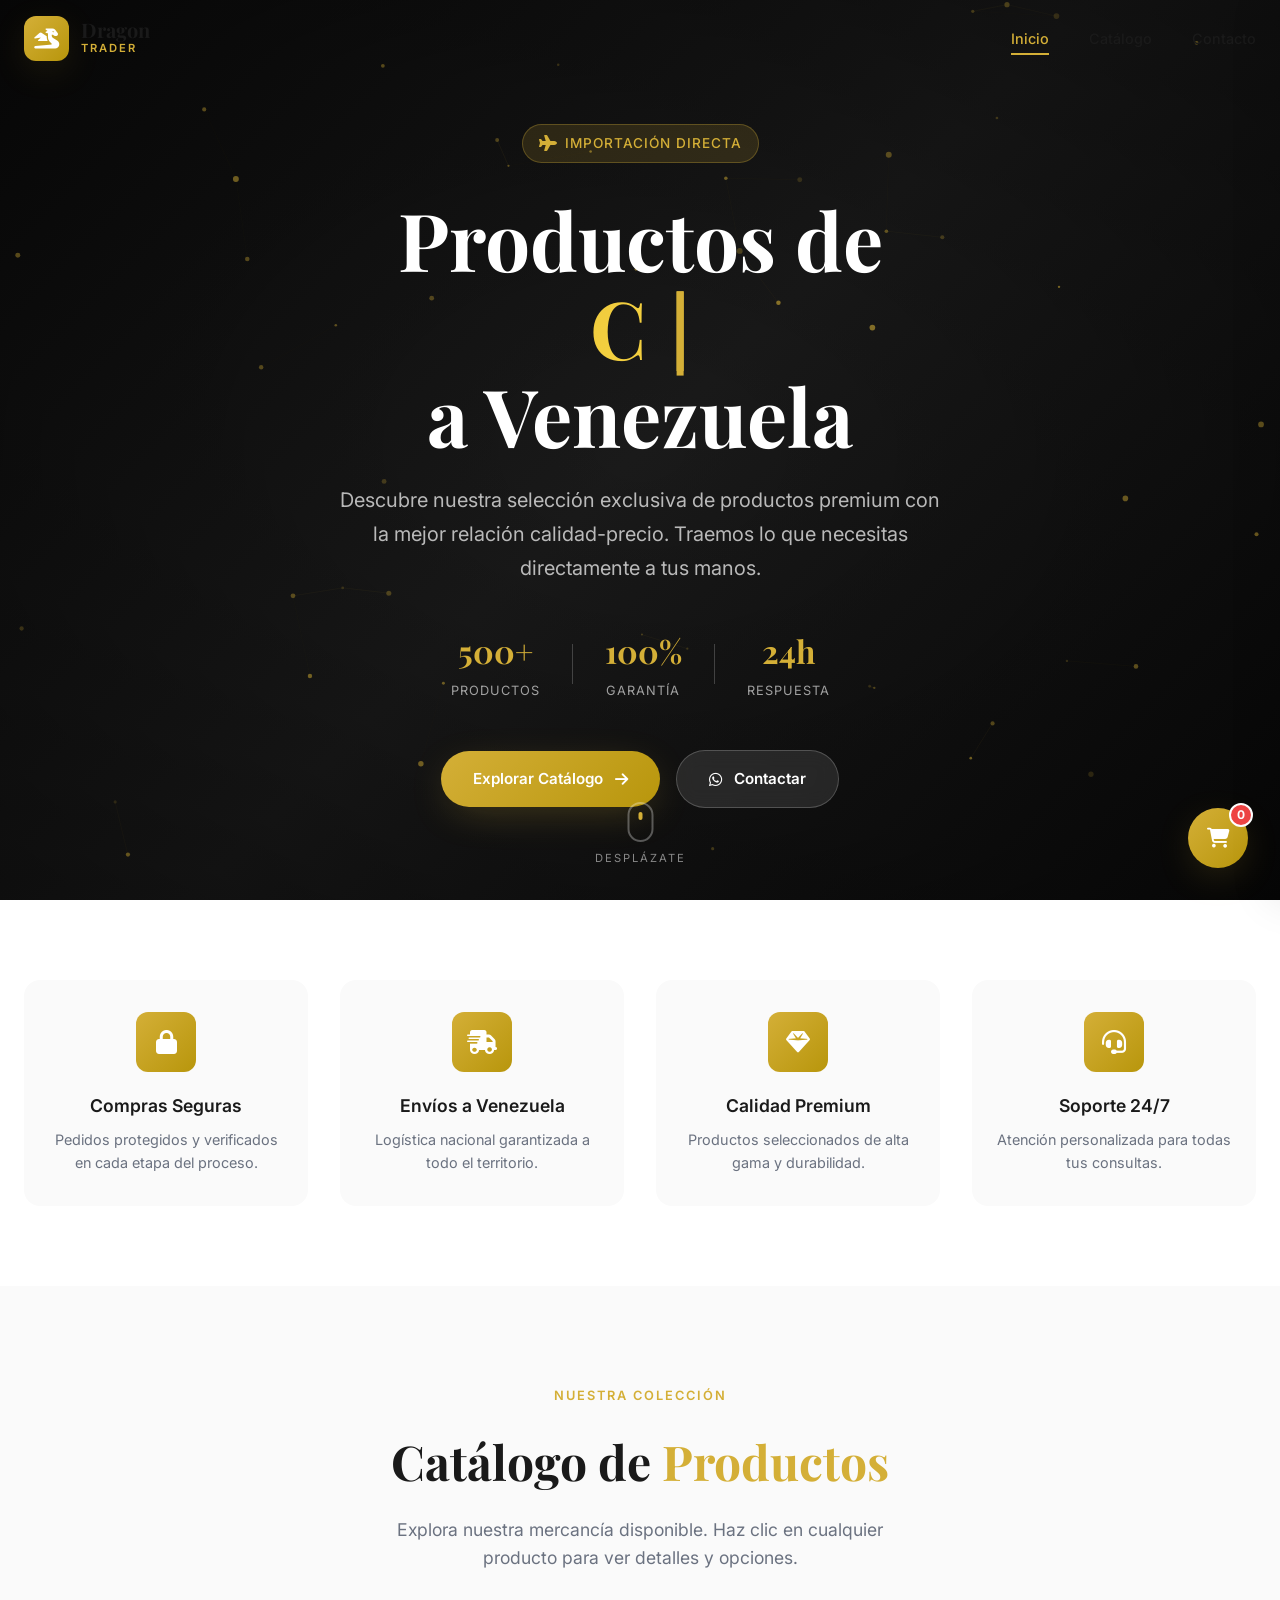
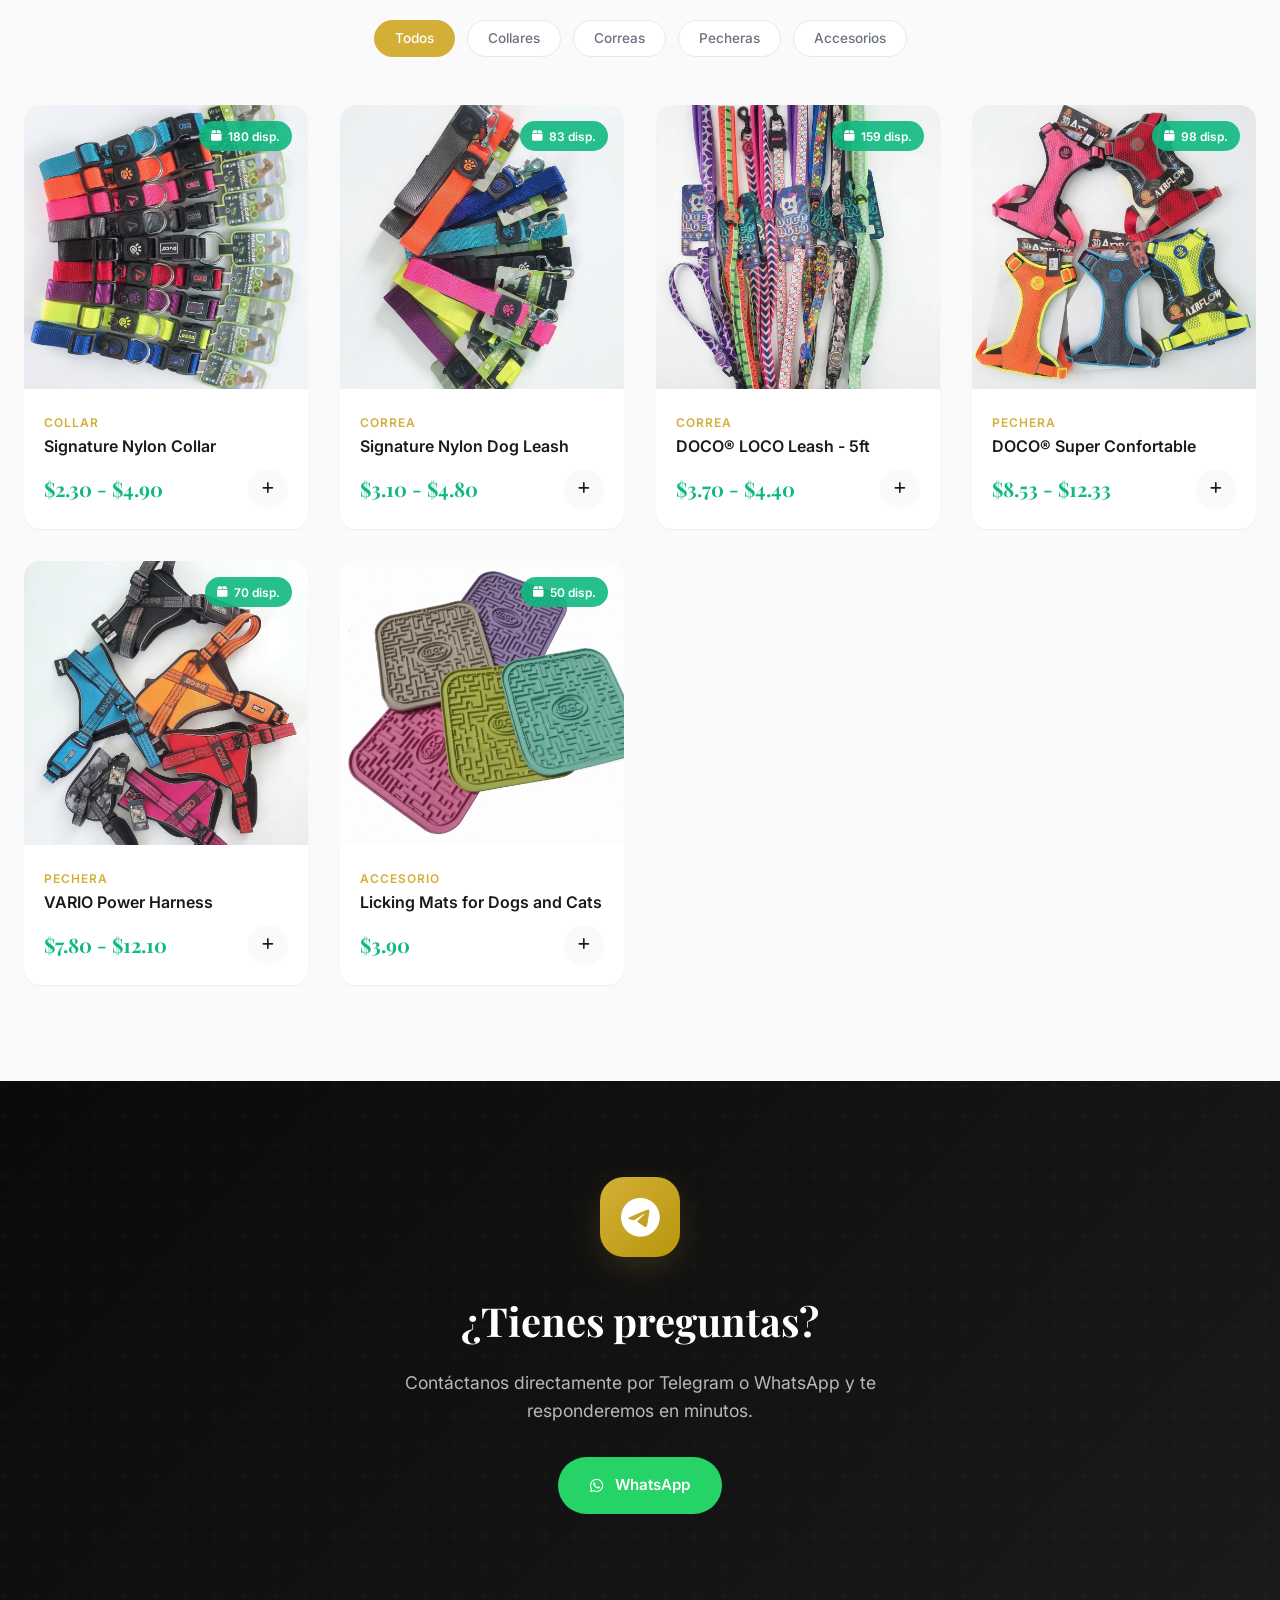
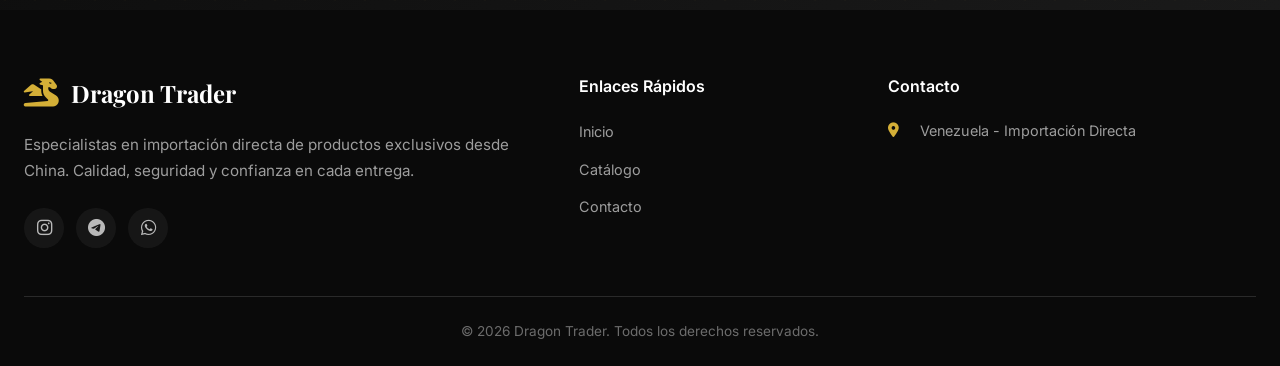
==== commit 05ee1645: "Complete UI refinements and fix automatic cart opening bug" ====
--- a/index.html
+++ b/index.html
@@ -126,7 +126,7 @@
                 <div class="features-grid">
                     <div class="feature-card" data-aos="fade-up" data-aos-delay="0">
                         <div class="feature-icon">
-                            <i class="fa-solid fa-shield-check"></i>
+                            <i class="fa-solid fa-lock"></i>
                         </div>
                         <h3>Compras Seguras</h3>
                         <p>Pedidos protegidos y verificados en cada etapa del proceso.</p>
@@ -191,10 +191,6 @@
                     <h2>¿Tienes preguntas?</h2>
                     <p>Contáctanos directamente por Telegram o WhatsApp y te responderemos en minutos.</p>
                     <div class="cta-buttons">
-                        <a href="https://t.me/dragontrader" target="_blank" class="btn-telegram">
-                            <i class="fa-brands fa-telegram"></i>
-                            <span>Telegram</span>
-                        </a>
                         <a href="https://wa.me/584142294399" target="_blank" class="btn-whatsapp">
                             <i class="fa-brands fa-whatsapp"></i>
                             <span>WhatsApp</span>
@@ -242,14 +238,6 @@
                     <h4>Contacto</h4>
                     <ul>
                         <li>
-                            <i class="fa-solid fa-phone"></i>
-                            <span>+58 414-2294399</span>
-                        </li>
-                        <li>
-                            <i class="fa-solid fa-envelope"></i>
-                            <span>info@dragontrader.com</span>
-                        </li>
-                        <li>
                             <i class="fa-solid fa-location-dot"></i>
                             <span>Venezuela - Importación Directa</span>
                         </li>
--- a/style.css
+++ b/style.css
@@ -1157,6 +1157,7 @@
     padding: 2rem;
     display: flex;
     flex-direction: column;
+    overflow-y: auto;
 }
 
 .modal-header {
@@ -1190,6 +1191,8 @@
 
 .modal-body {
     flex: 1;
+    overflow-y: auto;
+    padding-right: 0.5rem; /* Optional: adds a little padding for the scrollbar */
 }
 
 .variant-section {
@@ -1693,7 +1696,7 @@
     }
     
     .mobile-menu-btn {
-        display: flex;
+        display: none;
     }
     
     .hero-stats {
@@ -1715,14 +1718,27 @@
     
     .modal-content {
         grid-template-columns: 1fr;
+        max-height: 85vh;
+        overflow-y: auto;
     }
     
     .modal-image-section {
         max-height: 250px;
+        padding: 1rem;
+    }
+    
+    .modal-info-section {
+        padding: 1.5rem;
+        overflow-y: visible; /* Let the parent .modal-content handle the scrolling */
+    }
+
+    .scroll-indicator {
+        display: none;
     }
     
     .cart-sidebar {
         max-width: 100%;
+        overflow-y: auto;
     }
     
     .footer-grid {
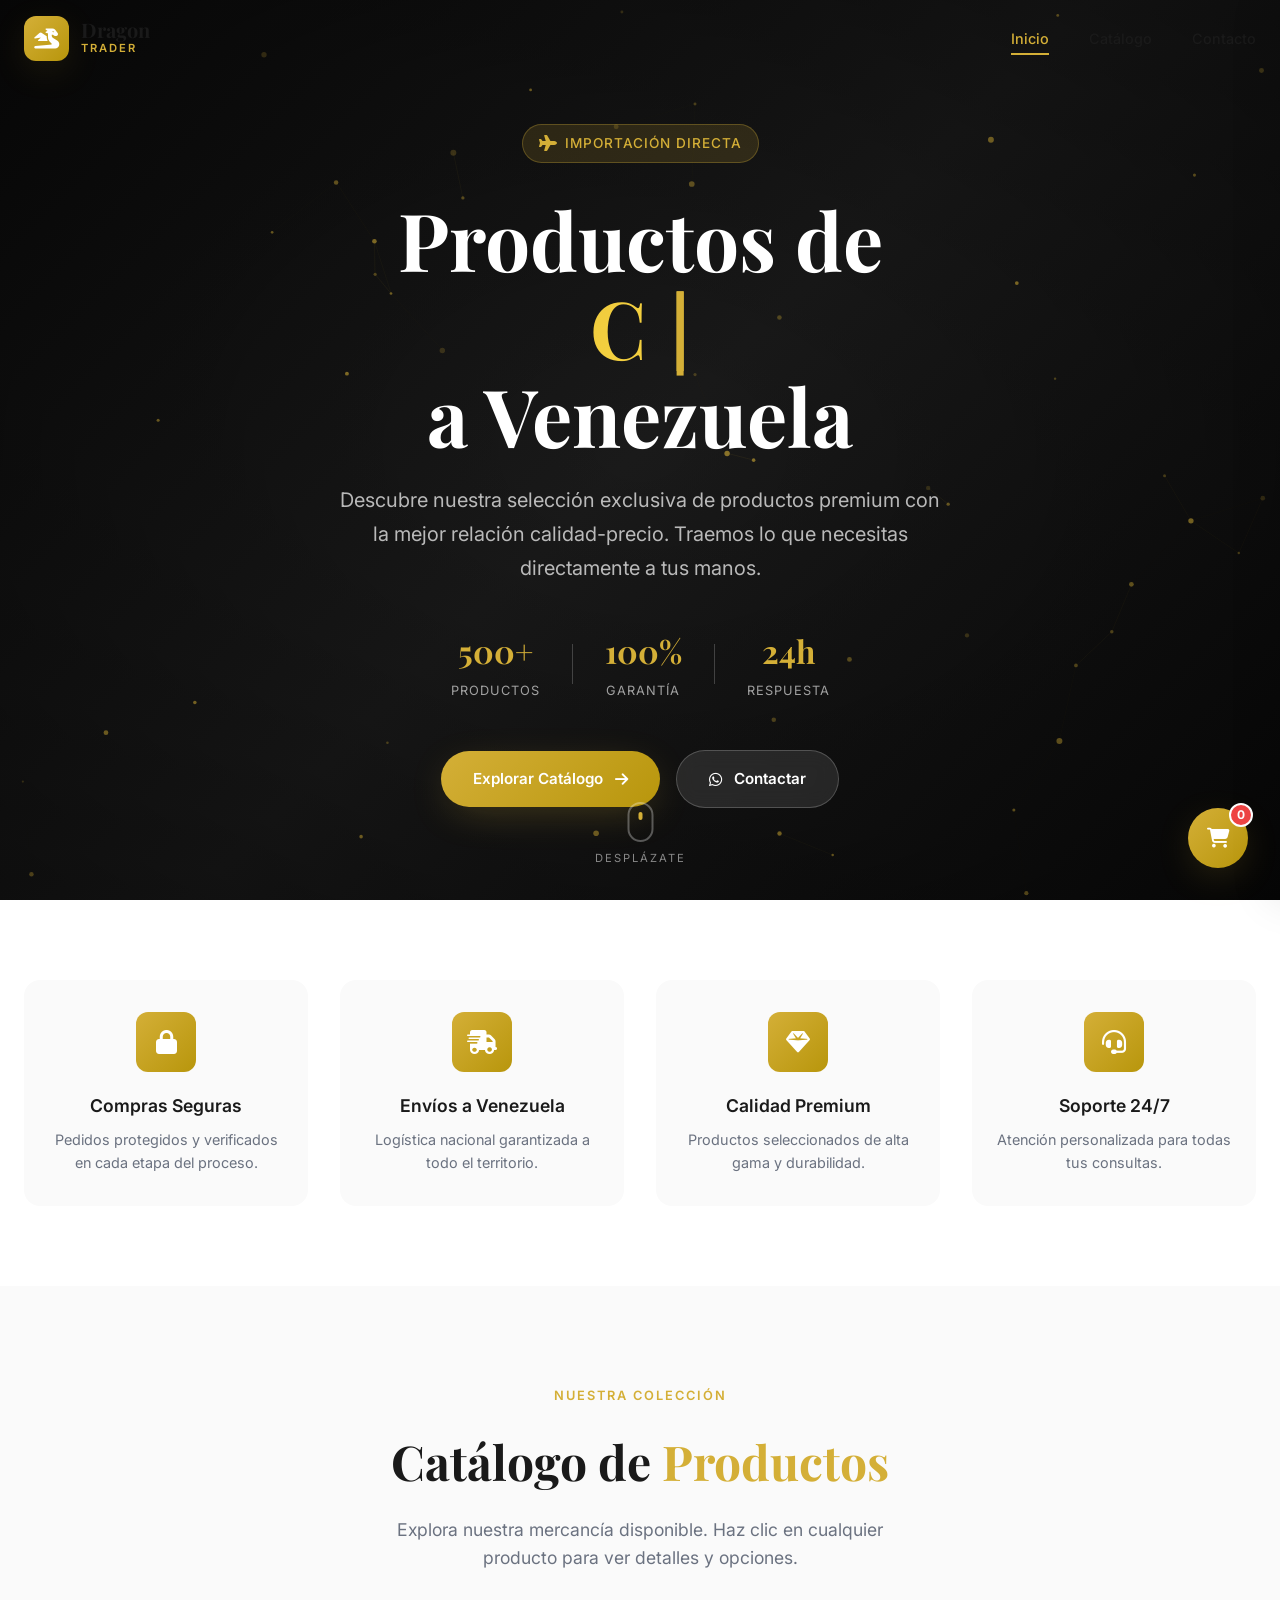
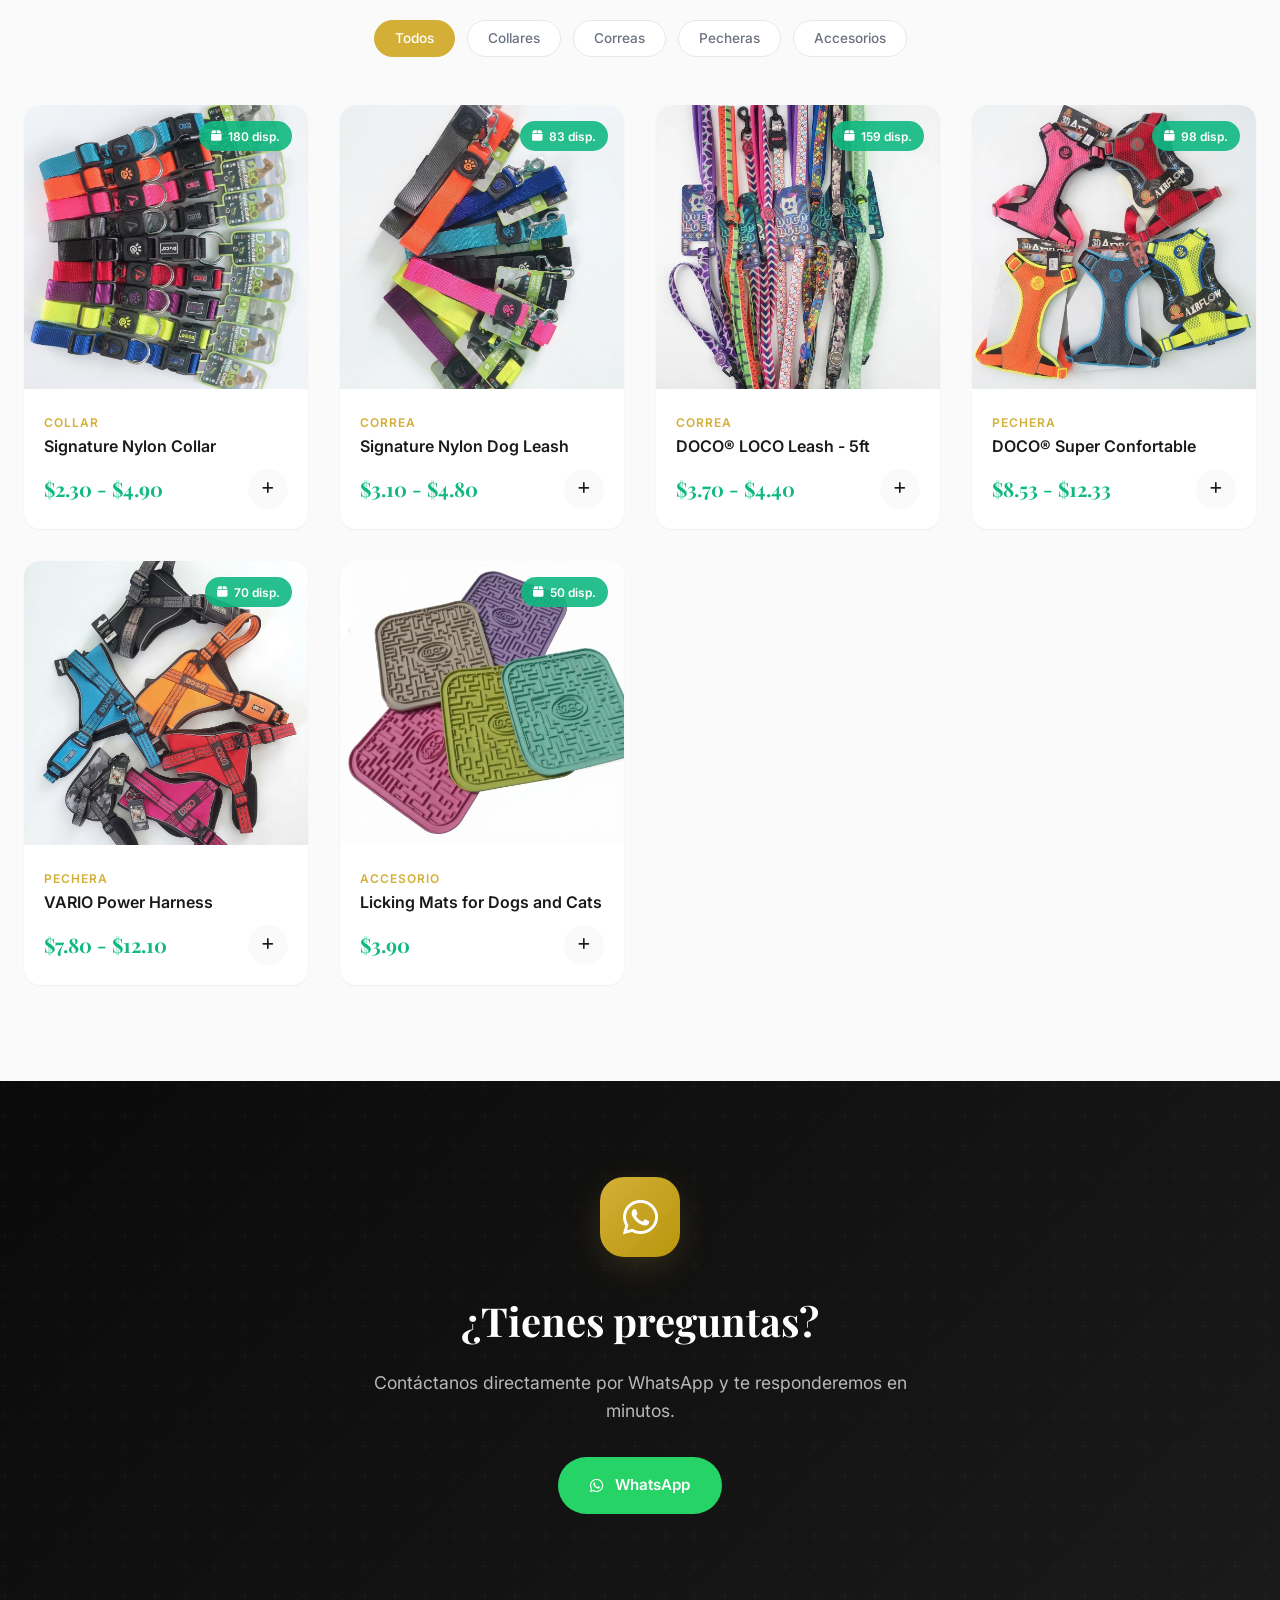
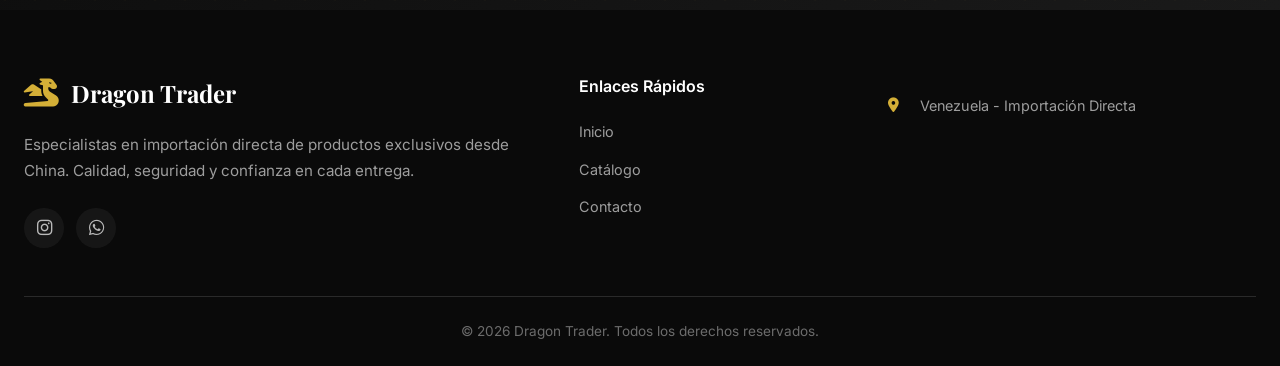
==== commit e009a197: "Remove Contacto title and Telegram references" ====
--- a/index.html
+++ b/index.html
@@ -186,10 +186,10 @@
             <div class="container">
                 <div class="cta-content" data-aos="zoom-in">
                     <div class="cta-icon">
-                        <i class="fa-brands fa-telegram"></i>
+                        <i class="fa-brands fa-whatsapp"></i>
                     </div>
                     <h2>¿Tienes preguntas?</h2>
-                    <p>Contáctanos directamente por Telegram o WhatsApp y te responderemos en minutos.</p>
+                    <p>Contáctanos directamente por WhatsApp y te responderemos en minutos.</p>
                     <div class="cta-buttons">
                         <a href="https://wa.me/584142294399" target="_blank" class="btn-whatsapp">
                             <i class="fa-brands fa-whatsapp"></i>
@@ -218,9 +218,6 @@
                         <a href="https://www.instagram.com/dragontraderca" target="_blank" class="social-link">
                             <i class="fa-brands fa-instagram"></i>
                         </a>
-                        <a href="https://t.me/dragontrader" target="_blank" class="social-link">
-                            <i class="fa-brands fa-telegram"></i>
-                        </a>
                         <a href="https://wa.me/584142294399" target="_blank" class="social-link">
                             <i class="fa-brands fa-whatsapp"></i>
                         </a>
@@ -235,8 +232,7 @@
                     </ul>
                 </div>
                 <div class="footer-contact">
-                    <h4>Contacto</h4>
-                    <ul>
+                    <ul style="margin-top: 1.25rem;">
                         <li>
                             <i class="fa-solid fa-location-dot"></i>
                             <span>Venezuela - Importación Directa</span>
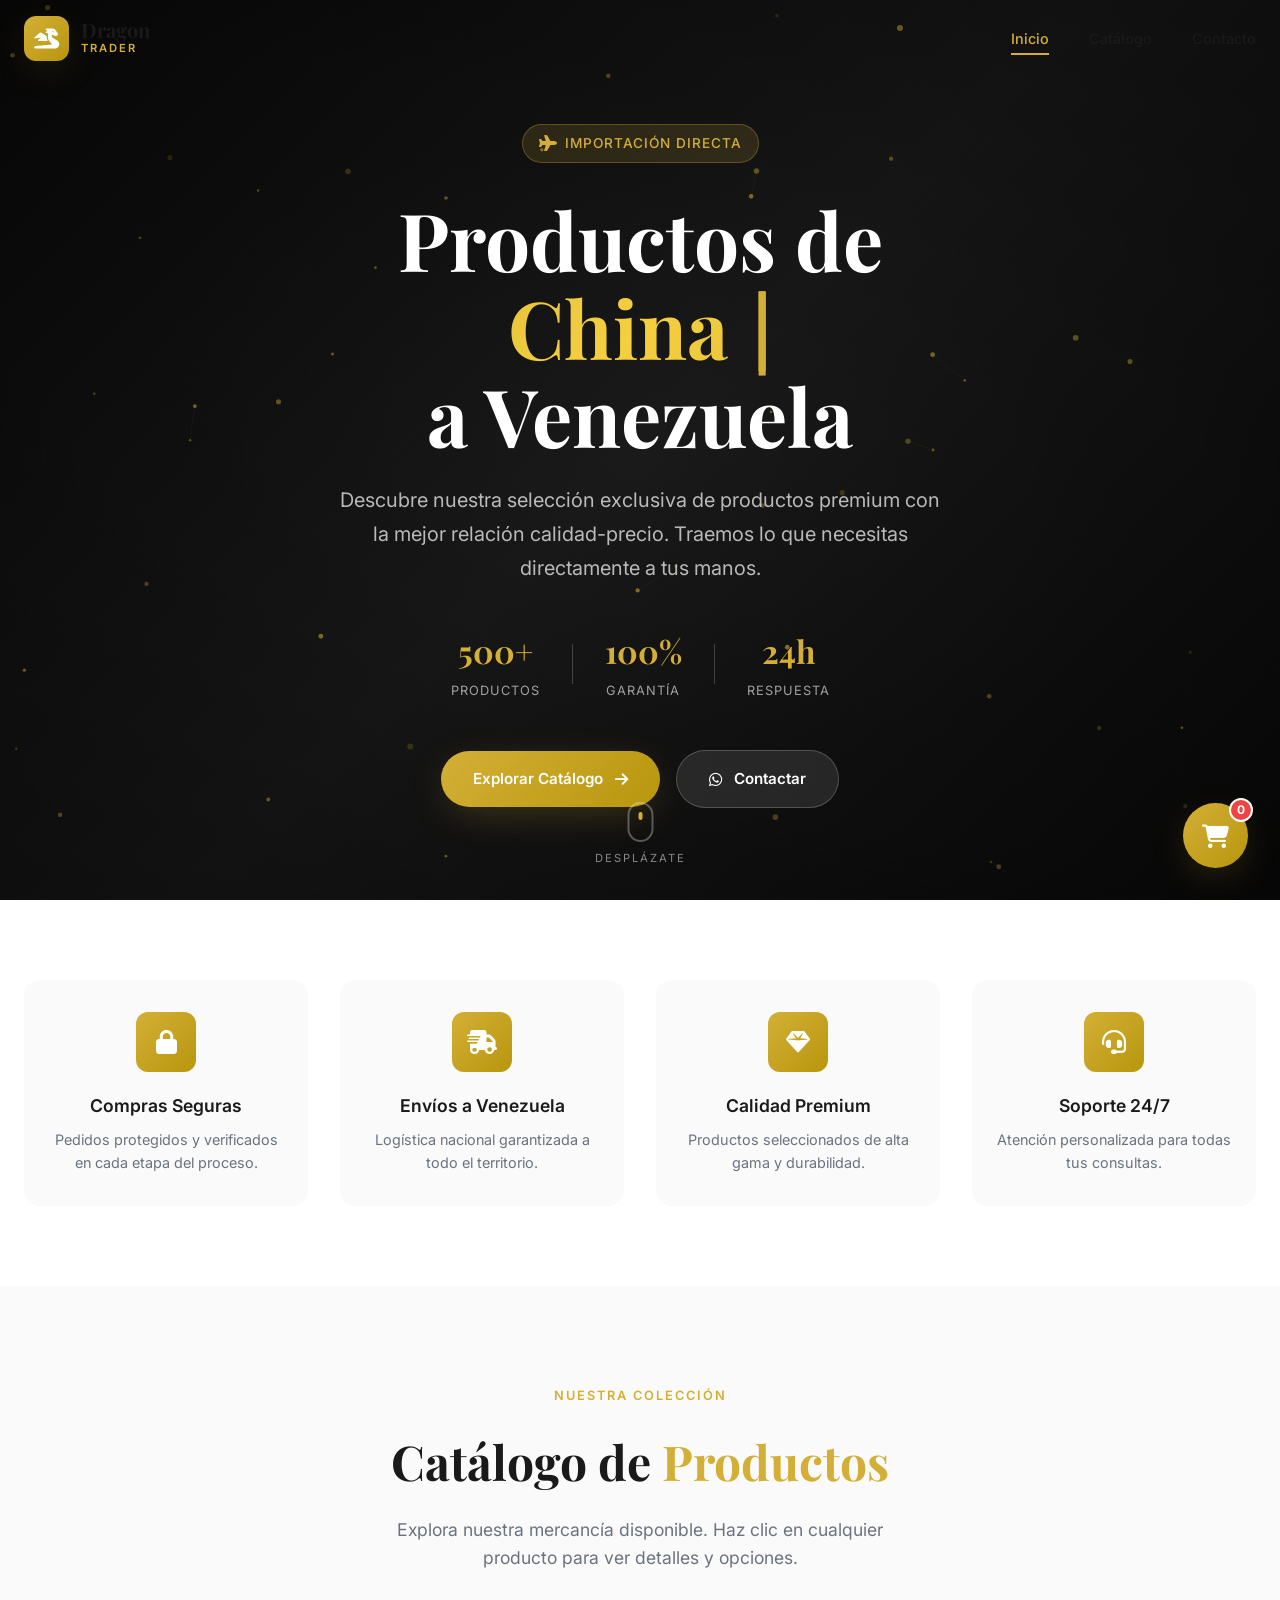
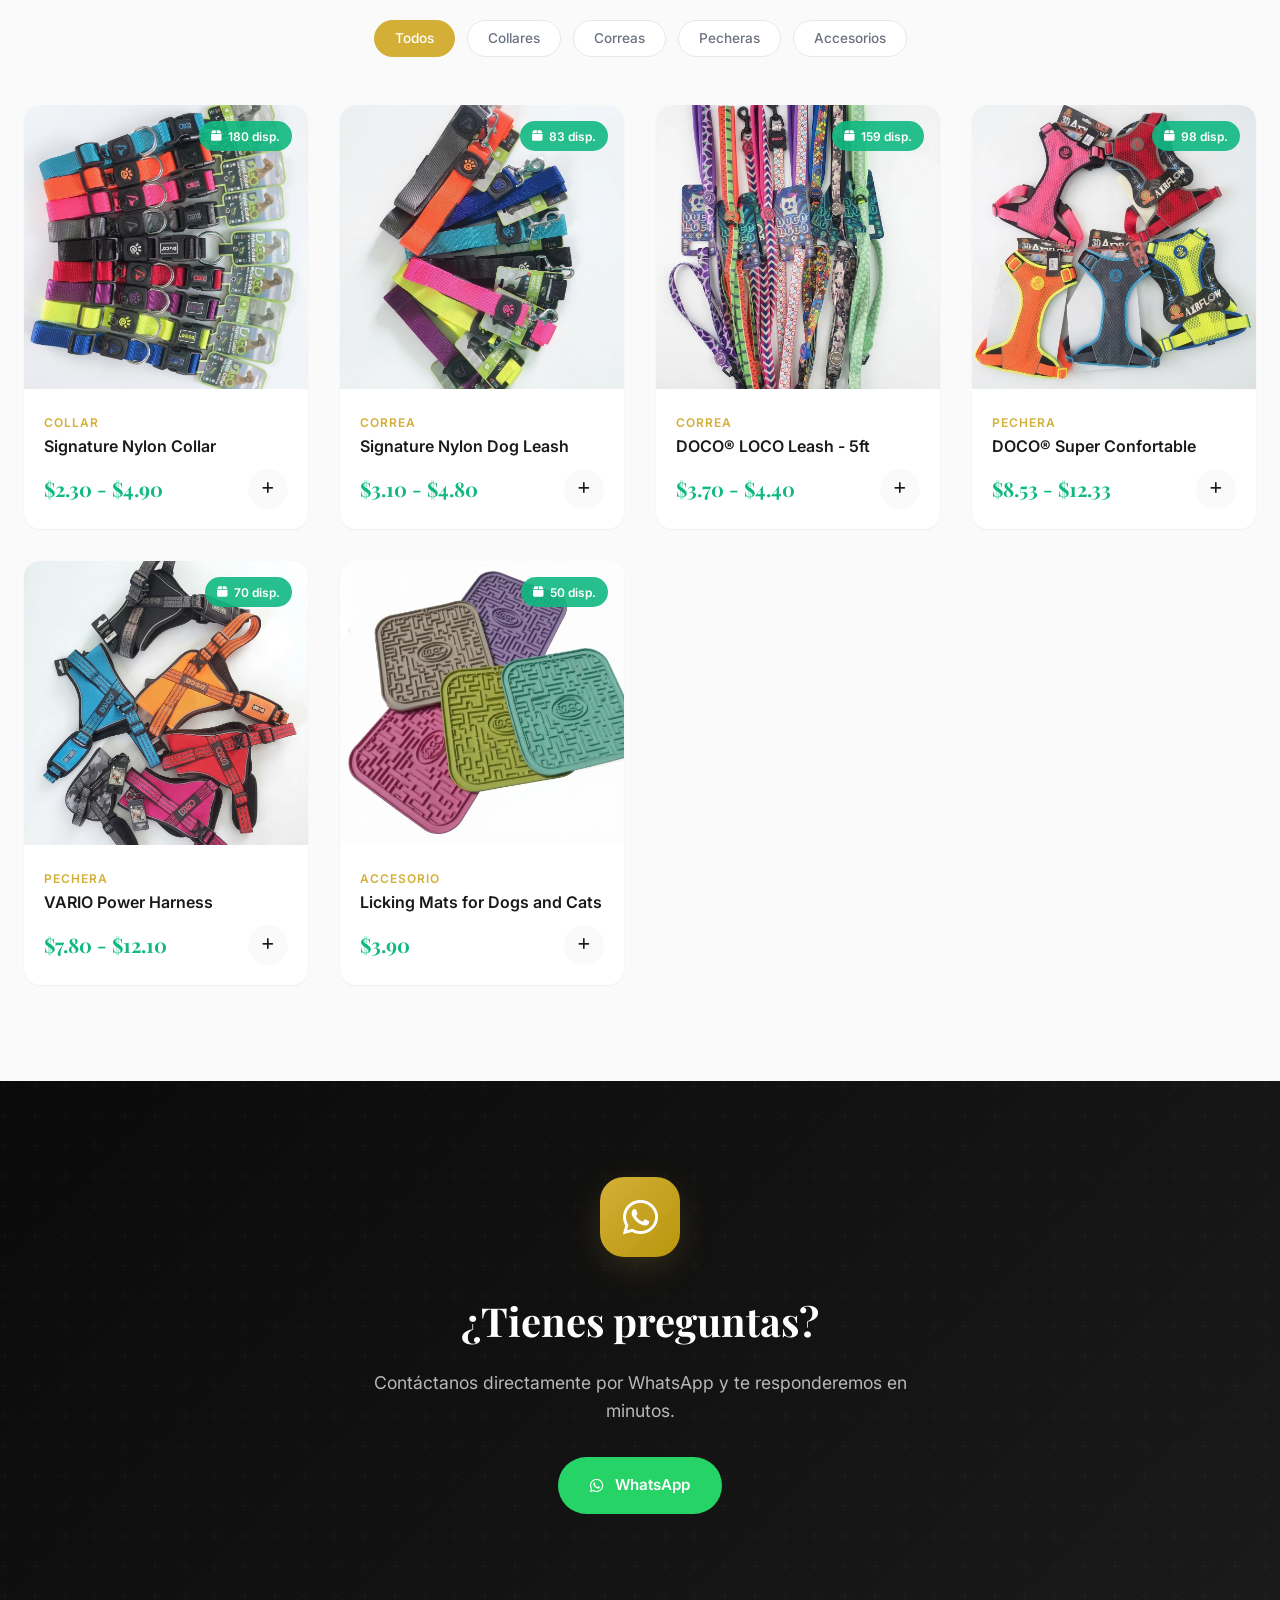
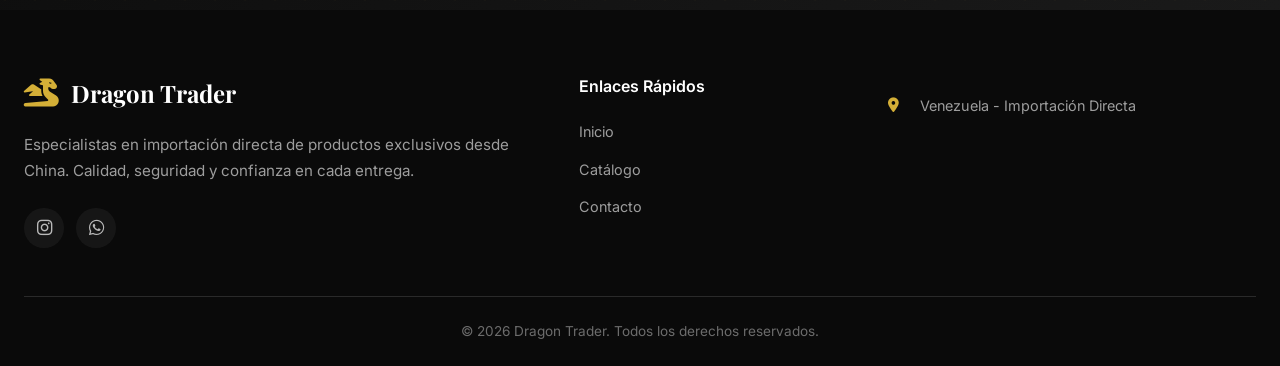
==== commit dba277b6: "Robust cart sidebar behavior and mobile button refinements" ====
--- a/index.html
+++ b/index.html
@@ -347,7 +347,7 @@
                     <span>Envíos a todo Venezuela</span>
                 </div>
                 <button type="submit" id="checkout-btn" class="btn-checkout" disabled>
-                    <i class="fa-brands fa-telegram"></i>
+                    <i class="fa-brands fa-whatsapp"></i>
                     <span>Enviar Pedido</span>
                 </button>
             </form>
--- a/style.css
+++ b/style.css
@@ -1028,14 +1028,14 @@
 }
 
 .cart-btn-inner {
-    width: 60px;
-    height: 60px;
+    width: 65px;
+    height: 65px;
     background: linear-gradient(135deg, var(--color-primary) 0%, var(--color-primary-dark) 100%);
     border-radius: var(--radius-full);
     display: flex;
     align-items: center;
     justify-content: center;
-    font-size: 1.25rem;
+    font-size: 1.5rem;
     color: white;
     box-shadow: var(--shadow-gold);
     transition: all var(--transition-base);
@@ -1294,7 +1294,7 @@
 .cart-sidebar {
     position: fixed;
     top: 0;
-    right: -450px;
+    right: 0;
     width: 100%;
     max-width: 450px;
     height: 100vh;
@@ -1302,12 +1302,15 @@
     z-index: 1100;
     display: flex;
     flex-direction: column;
-    transition: right var(--transition-slow);
+    transform: translateX(105%);
+    visibility: hidden;
+    transition: transform var(--transition-slow), visibility var(--transition-slow);
     box-shadow: -10px 0 40px rgba(0, 0, 0, 0.1);
 }
 
 .cart-sidebar.open {
-    right: 0;
+    transform: translateX(0);
+    visibility: visible;
 }
 
 .cart-sidebar-header {
@@ -1740,6 +1743,17 @@
         max-width: 100%;
         overflow-y: auto;
     }
+
+    .cart-btn {
+        bottom: 1.5rem;
+        right: 1.5rem;
+    }
+
+    .cart-btn-inner {
+        width: 55px;
+        height: 55px;
+        font-size: 1.25rem;
+    }
     
     .footer-grid {
         grid-template-columns: 1fr;
